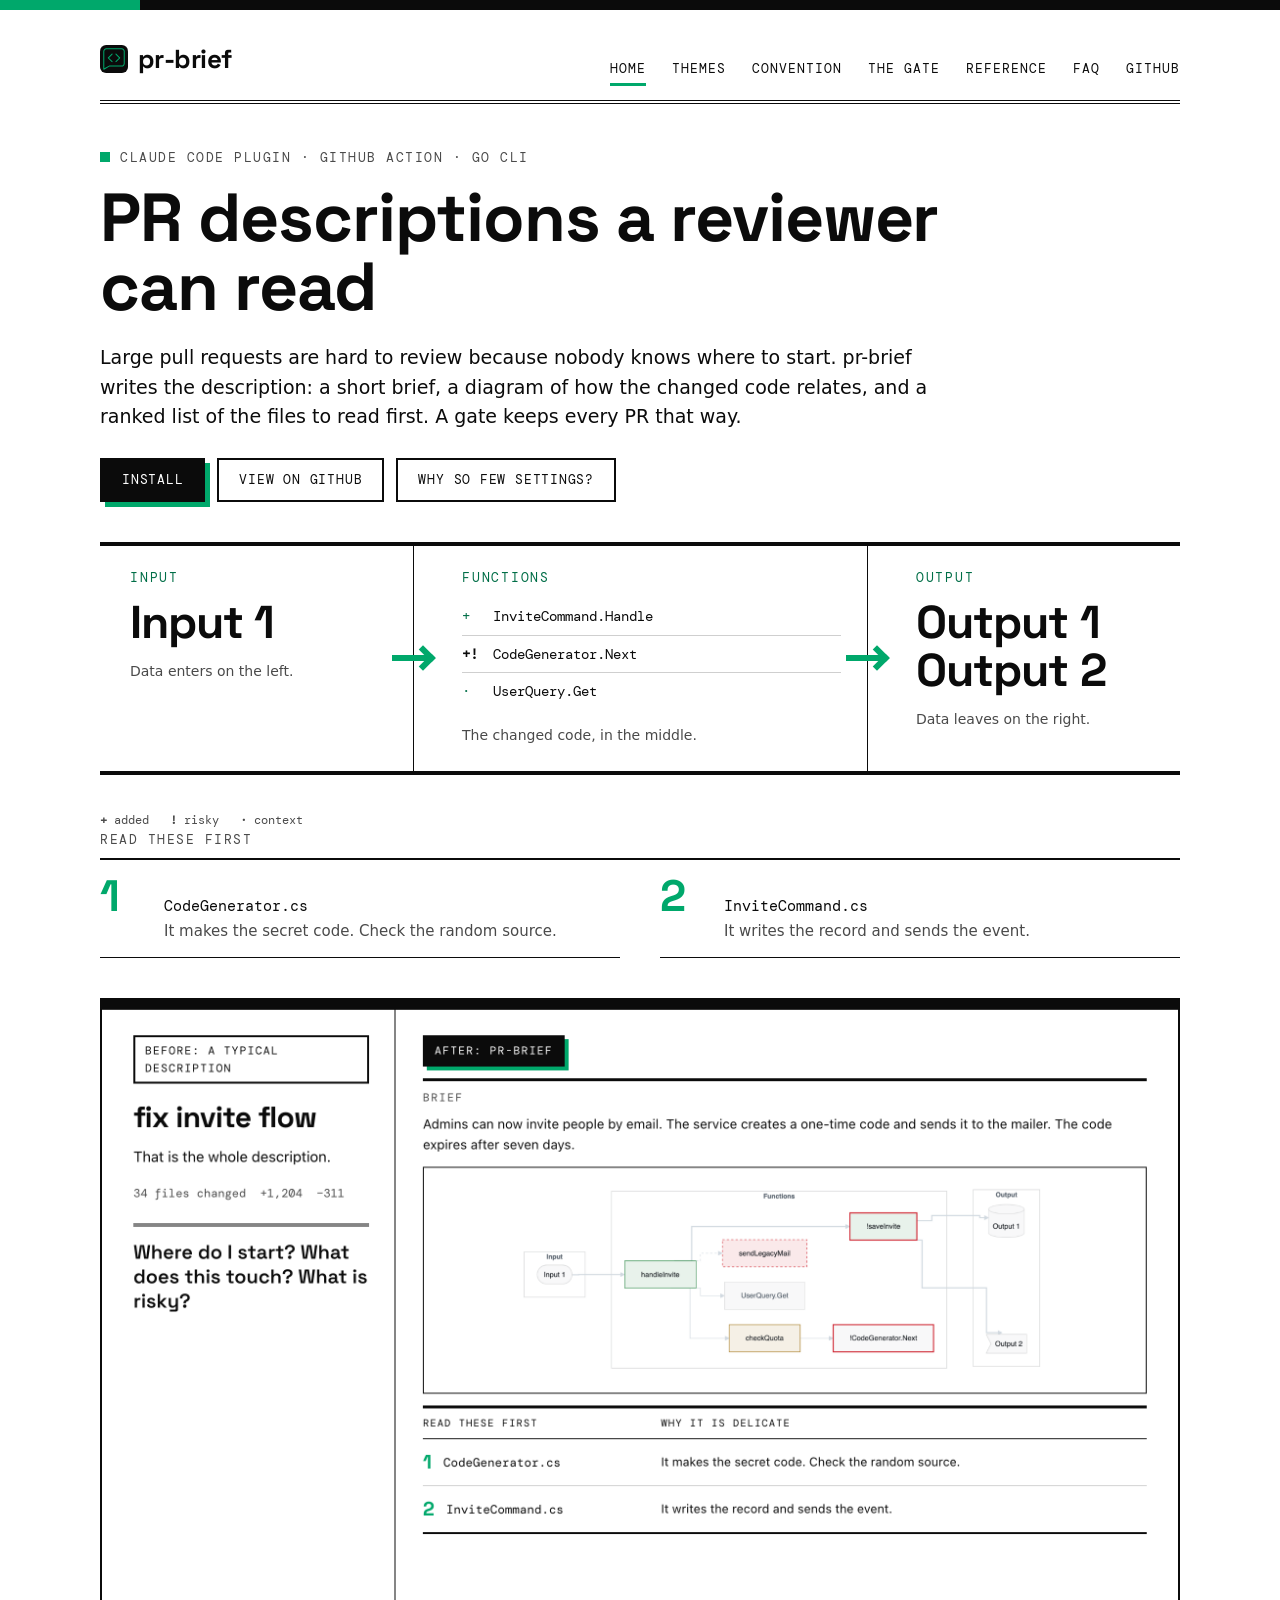
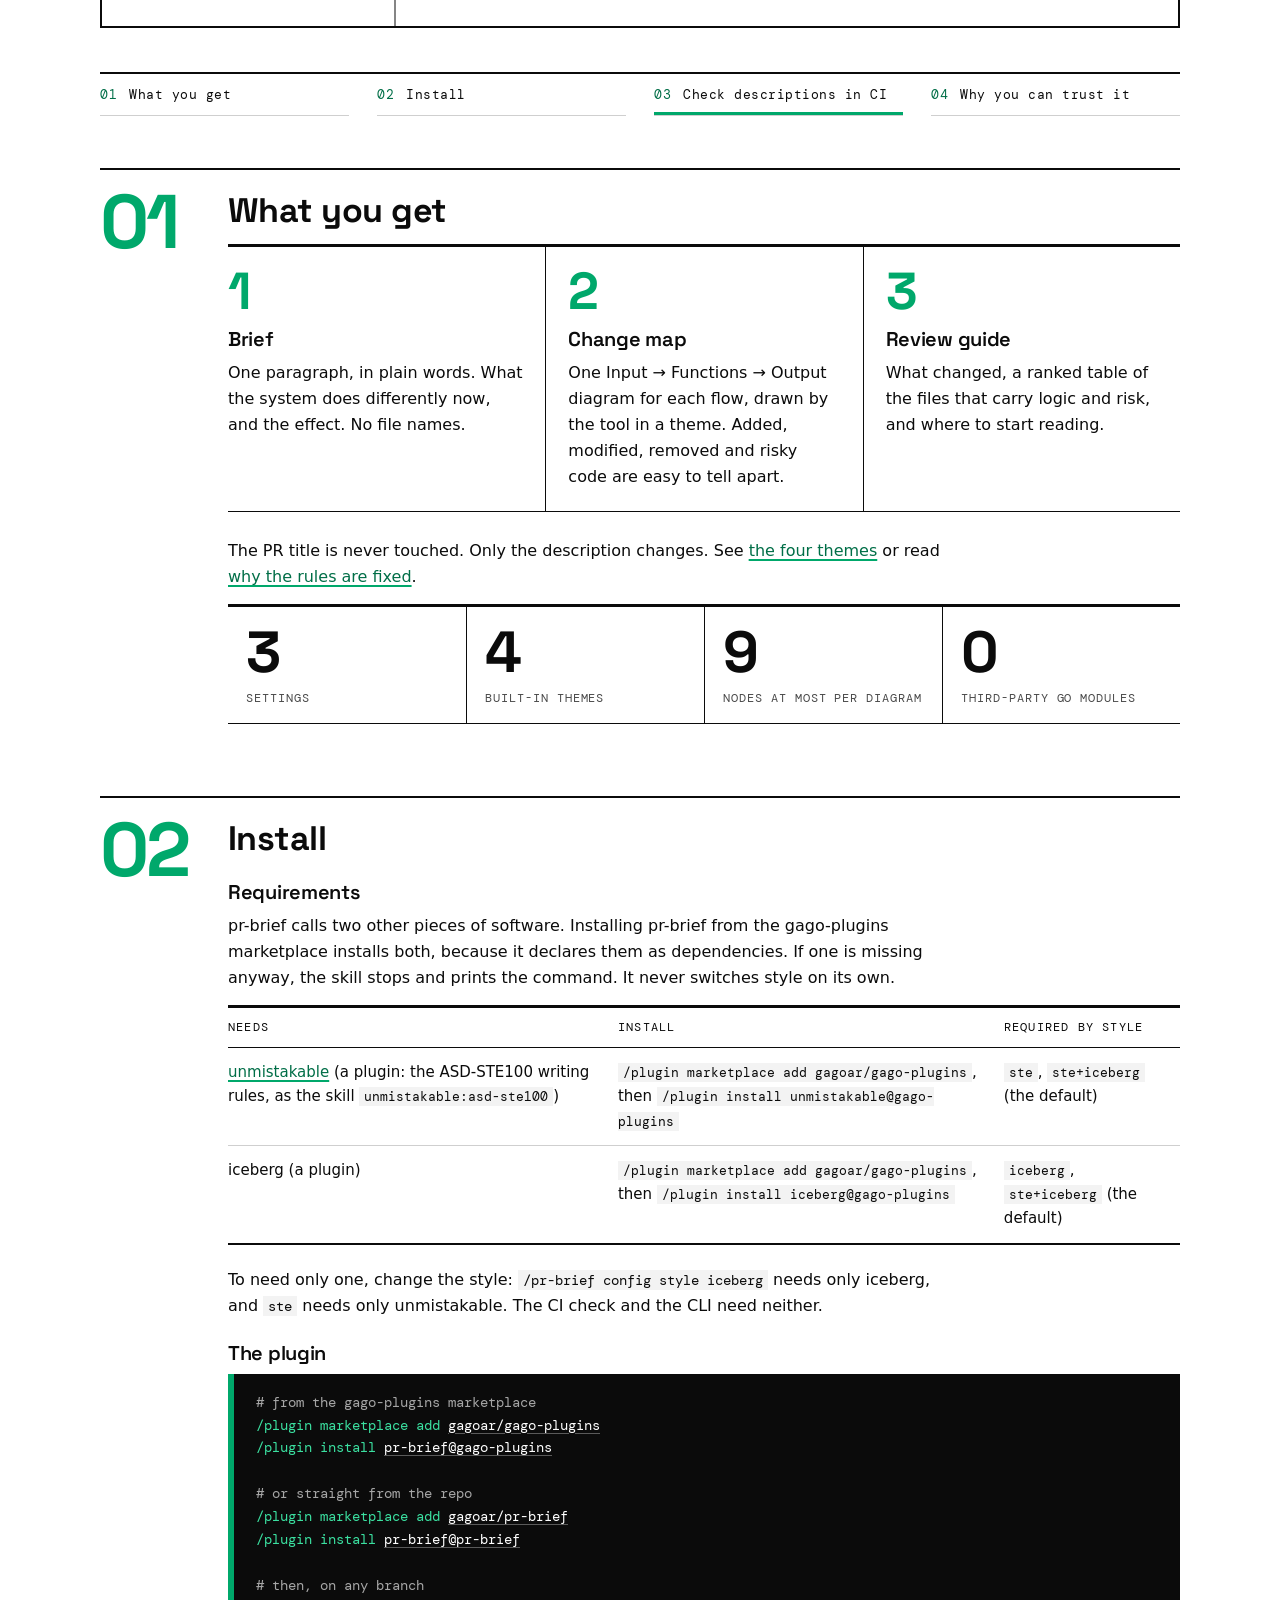
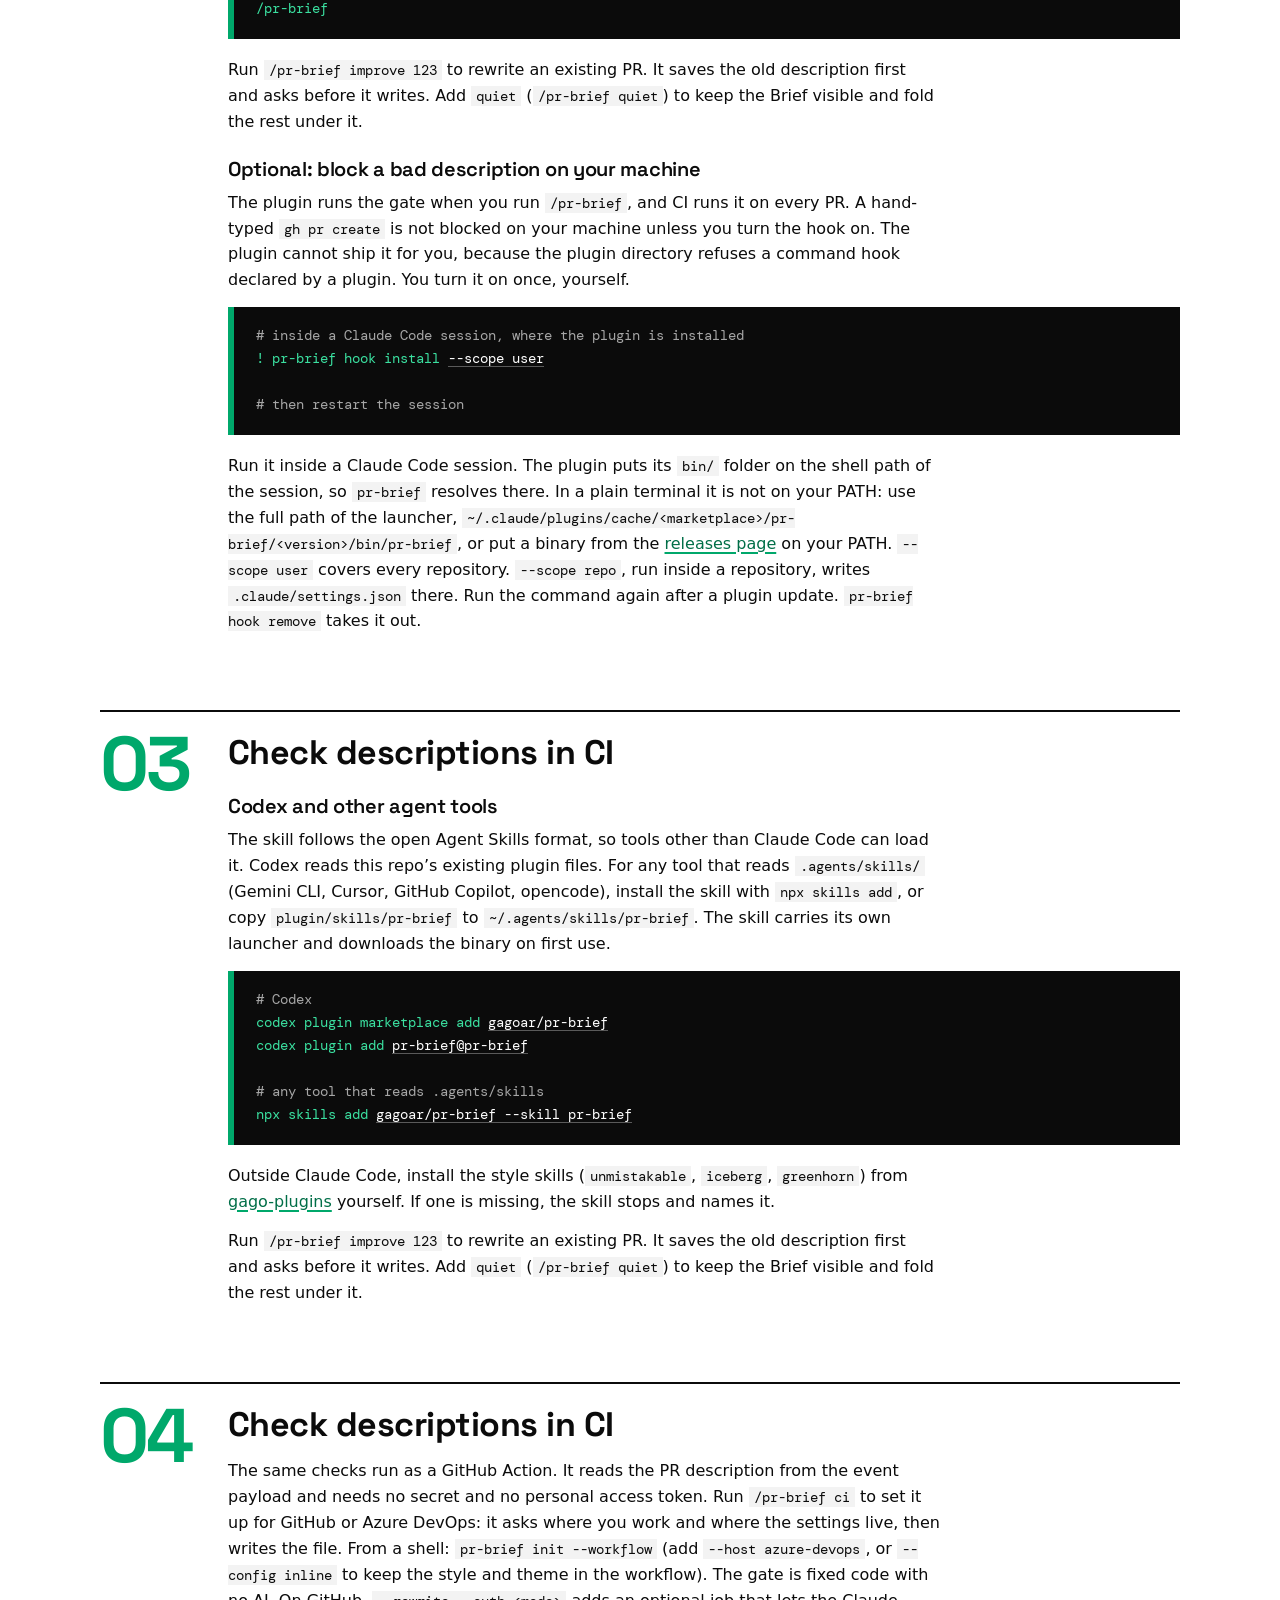
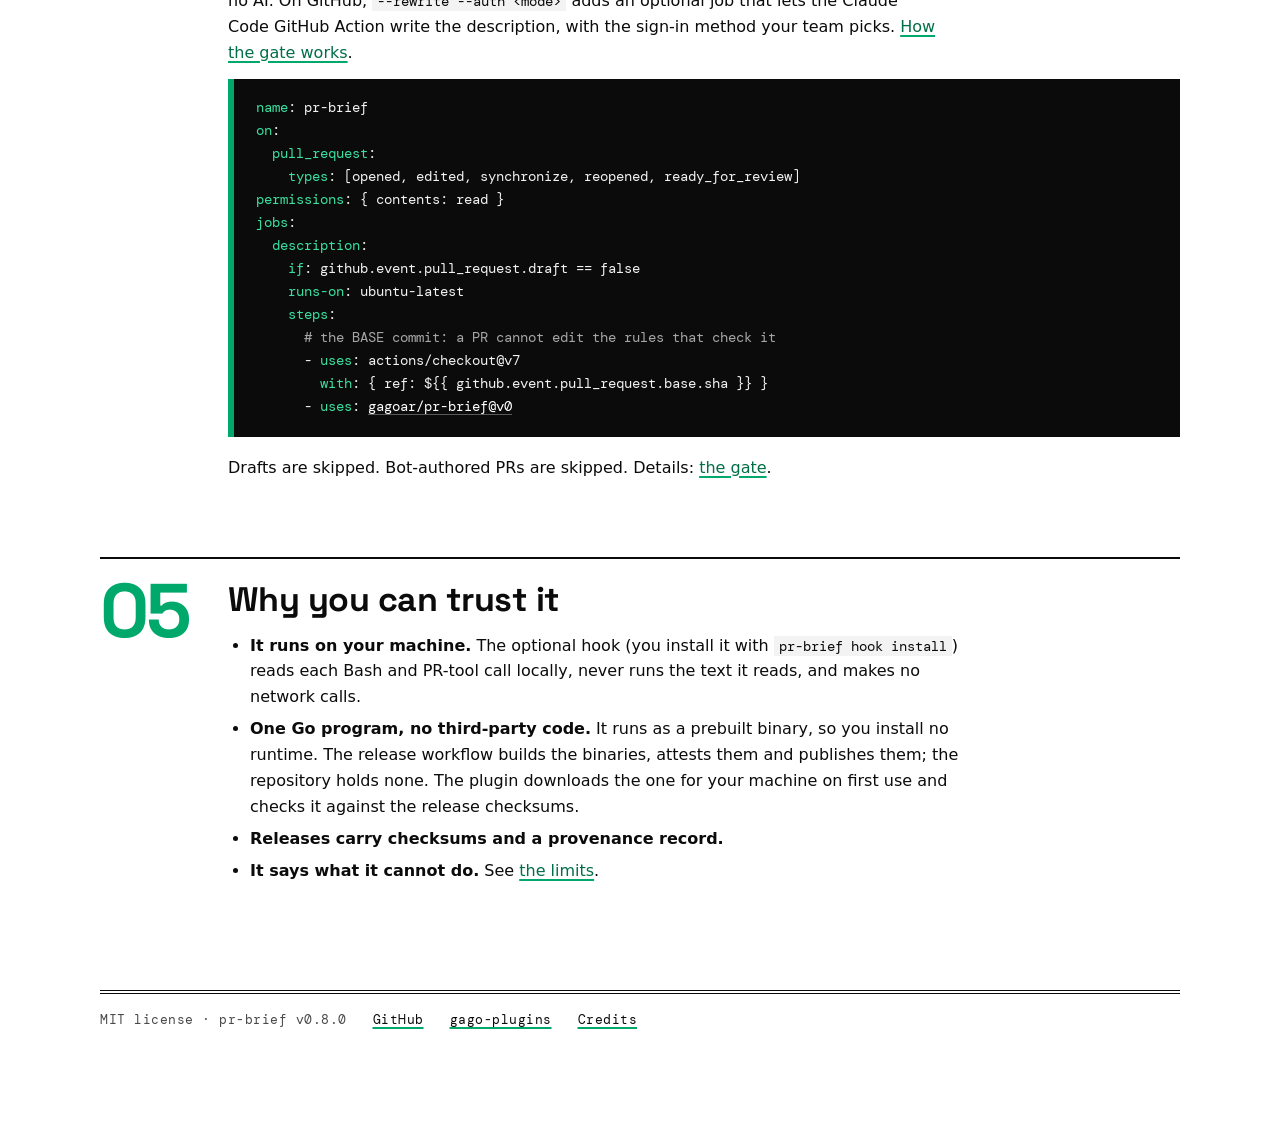
==== docs/index.html @ 9ffb52c6 "Drop the .agents/skills symlink, accept an unquoted version, test the real launcher A git symlink be" ====
<!doctype html>
<html lang="en">
<head>
<meta charset="utf-8">
<meta name="viewport" content="width=device-width, initial-scale=1">
<title>pr-brief: PR descriptions a reviewer can read</title>
<meta name="description" content="A Claude Code plugin, GitHub Action and Go CLI that gives every pull request a brief, themed Input to Functions to Output diagrams, and a ranked read-first list. A gate keeps it that way.">
<link rel="icon" type="image/svg+xml" href="assets/icon.svg">
<link rel="canonical" href="https://gagoar.github.io/pr-brief/">
<meta property="og:type" content="website">
<meta property="og:title" content="pr-brief: PR descriptions a reviewer can read">
<meta property="og:description" content="A Claude Code plugin, GitHub Action and Go CLI that gives every pull request a brief, themed Input to Functions to Output diagrams, and a ranked read-first list. A gate keeps it that way.">
<meta property="og:url" content="https://gagoar.github.io/pr-brief/">
<meta property="og:image" content="https://gagoar.github.io/pr-brief/assets/og.png">
<meta name="twitter:card" content="summary_large_image">
<meta name="twitter:image" content="https://gagoar.github.io/pr-brief/assets/og.png">
<link rel="stylesheet" href="assets/pb.css">
</head>
<body>
<div class="page">
<nav class="nav"><a class="brand" href="index.html"><img src="assets/icon.svg" alt="" width="26" height="26">pr-brief</a><a class="link here" href="index.html">Home</a><a class="link" href="themes.html">Themes</a><a class="link" href="convention.html">Convention</a><a class="link" href="gate.html">The gate</a><a class="link" href="reference.html">Reference</a><a class="link" href="faq.html">FAQ</a><a class="link" href="https://github.com/gagoar/pr-brief">GitHub</a></nav>
<header class="hero"><div class="eyebrow">Claude Code plugin &middot; GitHub Action &middot; Go CLI</div><h1>PR descriptions a reviewer can read</h1><p class="lead">Large pull requests are hard to review because nobody knows where to start. pr-brief writes the description: a short brief, a diagram of how the changed code relates, and a ranked list of the files to read first. A gate keeps every PR that way.</p><div class="actions"><a class="btn btn-primary" href="#install">Install</a><a class="btn btn-secondary" href="https://github.com/gagoar/pr-brief">View on GitHub</a><a class="btn btn-secondary" href="convention.html">Why so few settings?</a></div><ol class="pb-flow" aria-label="Input, Functions, Output: how every diagram reads"><li class="pb-stage"><span class="pb-tag">Input</span><span class="pb-big">Input 1</span><span class="pb-note">Data enters on the left.</span></li><li class="pb-stage"><span class="pb-tag">Functions</span><ul class="pb-nodes"><li><b>+</b>InviteCommand.Handle</li><li class="pb-risk"><b>+!</b>CodeGenerator.Next</li><li><b>&middot;</b>UserQuery.Get</li></ul><span class="pb-note">The changed code, in the middle.</span></li><li class="pb-stage"><span class="pb-tag">Output</span><span class="pb-big">Output 1<br>Output 2</span><span class="pb-note">Data leaves on the right.</span></li></ol>
<p class="pb-key"><b>+</b> added &nbsp; <b>!</b> risky &nbsp; <b>&middot;</b> context</p>
<p class="pb-label">Read these first</p>
<ol class="pb-read"><li><code>CodeGenerator.cs</code><span>It makes the secret code. Check the random source.</span></li><li><code>InviteCommand.cs</code><span>It writes the record and sends the event.</span></li></ol>
<img class="shot" src="assets/hero-light.png" alt="Before: a one-line PR description over 34 changed files. After: a brief, an Input to Functions to Output diagram, and a ranked read-these-first table."></header>
<div class="layout"><aside class="toc"><a href="#what">What you get</a><a href="#install">Install</a><a href="#ci">Check descriptions in CI</a><a href="#trust">Why you can trust it</a></aside><main><section class="sec" id="what"><h2>What you get</h2>
<div class="grid3">
 <div class="card"><h3><span class="num">1</span>Brief</h3><p>One paragraph, in plain words. What the system does differently now, and the effect. No file names.</p></div>
 <div class="card"><h3><span class="num">2</span>Change map</h3><p>One Input &rarr; Functions &rarr; Output diagram for each flow, drawn by the tool in a theme. Added, modified, removed and risky code are easy to tell apart.</p></div>
 <div class="card"><h3><span class="num">3</span>Review guide</h3><p>What changed, a ranked table of the files that carry logic and risk, and where to start reading.</p></div>
</div>
<p>The PR title is never touched. Only the description changes. See <a href="themes.html">the four themes</a> or read <a href="convention.html">why the rules are fixed</a>.</p>
<div class="summary-band">
 <div class="stat-card"><div class="stat-num">3</div><div class="stat-label">settings</div></div>
 <div class="stat-card"><div class="stat-num">4</div><div class="stat-label">built-in themes</div></div>
 <div class="stat-card"><div class="stat-num">9</div><div class="stat-label">nodes at most per diagram</div></div>
 <div class="stat-card"><div class="stat-num">0</div><div class="stat-label">third-party Go modules</div></div>
</div></section><section class="sec" id="install"><h2>Install</h2>
<h3>Requirements</h3>
<p>pr-brief calls two other pieces of software. Installing pr-brief from the gago-plugins marketplace installs both, because it declares them as dependencies. If one is missing anyway, the skill stops and prints the command. It never switches style on its own.</p>
<table class="impact"><tr><th>Needs</th><th>Install</th><th>Required by style</th></tr>
<tr><td><a href="https://github.com/gagoar/unmistakable">unmistakable</a> (a plugin: the ASD-STE100 writing rules, as the skill <code class="inline">unmistakable:asd-ste100</code>)</td><td><code class="inline">/plugin marketplace add gagoar/gago-plugins</code>, then <code class="inline">/plugin install unmistakable@gago-plugins</code></td><td><code class="inline">ste</code>, <code class="inline">ste+iceberg</code> (the default)</td></tr>
<tr><td>iceberg (a plugin)</td><td><code class="inline">/plugin marketplace add gagoar/gago-plugins</code>, then <code class="inline">/plugin install iceberg@gago-plugins</code></td><td><code class="inline">iceberg</code>, <code class="inline">ste+iceberg</code> (the default)</td></tr></table>
<p>To need only one, change the style: <code class="inline">/pr-brief config style iceberg</code> needs only iceberg, and <code class="inline">ste</code> needs only unmistakable. The CI check and the CLI need neither.</p>
<h3>The plugin</h3>
<div class="code-panel"><pre><span class="cm"># from the gago-plugins marketplace</span>
<span class="kw">/plugin marketplace add</span> <span class="str">gagoar/gago-plugins</span>
<span class="kw">/plugin install</span> <span class="str">pr-brief@gago-plugins</span>

<span class="cm"># or straight from the repo</span>
<span class="kw">/plugin marketplace add</span> <span class="str">gagoar/pr-brief</span>
<span class="kw">/plugin install</span> <span class="str">pr-brief@pr-brief</span>

<span class="cm"># then, on any branch</span>
<span class="kw">/pr-brief</span></pre></div>
<p>Run <code class="inline">/pr-brief improve 123</code> to rewrite an existing PR. It saves the old description first and asks before it writes. Add <code class="inline">quiet</code> (<code class="inline">/pr-brief quiet</code>) to keep the Brief visible and fold the rest under it.</p>
<h3>Optional: block a bad description on your machine</h3>
<p>The plugin runs the gate when you run <code class="inline">/pr-brief</code>, and CI runs it on every PR. A hand-typed <code class="inline">gh pr create</code> is not blocked on your machine unless you turn the hook on. The plugin cannot ship it for you, because the plugin directory refuses a command hook declared by a plugin. You turn it on once, yourself.</p>
<div class="code-panel"><pre><span class="cm"># inside a Claude Code session, where the plugin is installed</span>
<span class="kw">! pr-brief hook install</span> <span class="str">--scope user</span>

<span class="cm"># then restart the session</span></pre></div>
<p>Run it inside a Claude Code session. The plugin puts its <code class="inline">bin/</code> folder on the shell path of the session, so <code class="inline">pr-brief</code> resolves there. In a plain terminal it is not on your PATH: use the full path of the launcher, <code class="inline">~/.claude/plugins/cache/&lt;marketplace&gt;/pr-brief/&lt;version&gt;/bin/pr-brief</code>, or put a binary from the <a href="https://github.com/gagoar/pr-brief/releases">releases page</a> on your PATH. <code class="inline">--scope user</code> covers every repository. <code class="inline">--scope repo</code>, run inside a repository, writes <code class="inline">.claude/settings.json</code> there. Run the command again after a plugin update. <code class="inline">pr-brief hook remove</code> takes it out.</p>
</section><section class="sec" id="ci"><h2>Check descriptions in CI</h2>
<h3>Codex and other agent tools</h3>
<p>The skill follows the open Agent Skills format, so tools other than Claude Code can load it. Codex reads this repo&rsquo;s existing plugin files. For any tool that reads <code class="inline">.agents/skills/</code> (Gemini CLI, Cursor, GitHub Copilot, opencode), install the skill with <code class="inline">npx skills add</code>, or copy <code class="inline">plugin/skills/pr-brief</code> to <code class="inline">~/.agents/skills/pr-brief</code>. The skill carries its own launcher and downloads the binary on first use.</p>
<div class="code-panel"><pre><span class="cm"># Codex</span>
<span class="kw">codex plugin marketplace add</span> <span class="str">gagoar/pr-brief</span>
<span class="kw">codex plugin add</span> <span class="str">pr-brief@pr-brief</span>

<span class="cm"># any tool that reads .agents/skills</span>
<span class="kw">npx skills add</span> <span class="str">gagoar/pr-brief --skill pr-brief</span></pre></div>
<p>Outside Claude Code, install the style skills (<code class="inline">unmistakable</code>, <code class="inline">iceberg</code>, <code class="inline">greenhorn</code>) from <a href="https://github.com/gagoar/gago-plugins">gago-plugins</a> yourself. If one is missing, the skill stops and names it.</p>
<p>Run <code class="inline">/pr-brief improve 123</code> to rewrite an existing PR. It saves the old description first and asks before it writes. Add <code class="inline">quiet</code> (<code class="inline">/pr-brief quiet</code>) to keep the Brief visible and fold the rest under it.</p></section><section class="sec" id="ci"><h2>Check descriptions in CI</h2>
<p>The same checks run as a GitHub Action. It reads the PR description from the event payload and needs no secret and no personal access token. Run <code class="inline">/pr-brief ci</code> to set it up for GitHub or Azure DevOps: it asks where you work and where the settings live, then writes the file. From a shell: <code class="inline">pr-brief init --workflow</code> (add <code class="inline">--host azure-devops</code>, or <code class="inline">--config inline</code> to keep the style and theme in the workflow). The gate is fixed code with no AI. On GitHub, <code class="inline">--rewrite --auth &lt;mode&gt;</code> adds an optional job that lets the Claude Code GitHub Action write the description, with the sign-in method your team picks. <a href="gate.html">How the gate works</a>.</p>
<div class="code-panel"><pre><span class="kw">name</span>: pr-brief
<span class="kw">on</span>:
  <span class="kw">pull_request</span>:
    <span class="kw">types</span>: [opened, edited, synchronize, reopened, ready_for_review]
<span class="kw">permissions</span>: { contents: read }
<span class="kw">jobs</span>:
  <span class="kw">description</span>:
    <span class="kw">if</span>: github.event.pull_request.draft == false
    <span class="kw">runs-on</span>: ubuntu-latest
    <span class="kw">steps</span>:
      <span class="cm"># the BASE commit: a PR cannot edit the rules that check it</span>
      - <span class="kw">uses</span>: actions/checkout@v7
        <span class="kw">with</span>: { ref: ${{ github.event.pull_request.base.sha }} }
      - <span class="kw">uses</span>: <span class="str">gagoar/pr-brief@v0</span></pre></div>
<p>Drafts are skipped. Bot-authored PRs are skipped. Details: <a href="gate.html">the gate</a>.</p></section><section class="sec" id="trust"><h2>Why you can trust it</h2>
<ul>
 <li><strong>It runs on your machine.</strong> The optional hook (you install it with <code class="inline">pr-brief hook install</code>) reads each Bash and PR-tool call locally, never runs the text it reads, and makes no network calls.</li>
 <li><strong>One Go program, no third-party code.</strong> It runs as a prebuilt binary, so you install no runtime. The release workflow builds the binaries, attests them and publishes them; the repository holds none. The plugin downloads the one for your machine on first use and checks it against the release checksums.</li>
 <li><strong>Releases carry checksums and a provenance record.</strong></li>
 <li><strong>It says what it cannot do.</strong> See <a href="faq.html">the limits</a>.</li>
</ul></section></main></div>
<footer class="foot"><span>MIT license &middot; pr-brief v0.8.0</span><a href="https://github.com/gagoar/pr-brief">GitHub</a><a href="https://gagoar.github.io/gago-plugins/">gago-plugins</a><a href="https://github.com/gagoar/pr-brief/blob/main/THIRD_PARTY_NOTICES.md">Credits</a></footer>
</div>
<script>
// Highlight the table-of-contents entry of the section in view.
(function () {
  var links = document.querySelectorAll('.toc a');
  if (!links.length || !('IntersectionObserver' in window)) return;
  var byId = {};
  links.forEach(function (a) { byId[a.getAttribute('href').slice(1)] = a; });
  var obs = new IntersectionObserver(function (entries) {
    entries.forEach(function (e) {
      if (e.isIntersecting) { links.forEach(function (a) { a.classList.remove('active'); }); byId[e.target.id].classList.add('active'); }
    });
  }, { rootMargin: '-20% 0px -70% 0px' });
  document.querySelectorAll('main section.sec').forEach(function (s) { obs.observe(s); });
})();
</script>
</body>
</html>
---- docs/assets/pb.css ----
/* pr-brief site: "a one-page briefing sheet".
   White page, near-black ink, one signal green. Space Grotesk for headings and numerals,
   DM Mono for code and labels (both SIL OFL 1.1, self-hosted in assets/fonts, credited in
   THIRD_PARTY_NOTICES.md). Everything new carries the pb- prefix; the older class names that the
   pages already use (nav, hero, sec, impact, ...) are kept so page text and markup stay stable. */

@font-face { font-family: "Space Grotesk"; font-weight: 600; font-style: normal; font-display: swap; src: url("fonts/space-grotesk-latin-600-normal.woff2") format("woff2"); }
@font-face { font-family: "Space Grotesk"; font-weight: 700; font-style: normal; font-display: swap; src: url("fonts/space-grotesk-latin-700-normal.woff2") format("woff2"); }
@font-face { font-family: "DM Mono"; font-weight: 400; font-style: normal; font-display: swap; src: url("fonts/dm-mono-latin-400-normal.woff2") format("woff2"); }

:root {
  --pb-paper: #ffffff;
  --pb-ink: #0b0b0b;
  --pb-mute: #4a4a4a;          /* 8.9:1 on paper */
  --pb-hair: #cfcfcf;
  --pb-wash: #f3f3f3;
  --pb-sig: #00a86b;           /* rules, numerals, arrows: 3.1:1, large or graphic use only */
  --pb-sig-ink: #006e47;       /* the same green as text and links: 6.2:1 */
  --pb-sig-lit: #3be0a0;       /* the green on ink */
  --pb-tint: #eef8f3;
  --pb-alert: #ff8a80;         /* on ink only, for a failing check */

  --pb-head: "Space Grotesk", ui-sans-serif, system-ui, -apple-system, "Segoe UI", sans-serif;
  --pb-body: ui-sans-serif, system-ui, -apple-system, "Segoe UI", Roboto, sans-serif;
  --pb-mono: "DM Mono", ui-monospace, "SF Mono", Menlo, Consolas, monospace;
  --pb-rail: 128px;
}

*, *::before, *::after { box-sizing: border-box; margin: 0; padding: 0; }
html { scroll-behavior: smooth; -webkit-text-size-adjust: 100%; }
body {
  font-family: var(--pb-body);
  background: var(--pb-paper);
  color: var(--pb-ink);
  font-size: 16px;
  line-height: 1.62;
  padding: 0 24px 96px;
  -webkit-font-smoothing: antialiased;
}
/* the tab on top of the sheet: ink, with one green stretch */
body::before {
  content: "";
  display: block;
  height: 10px;
  margin: 0 -24px 28px;
  background: linear-gradient(90deg, var(--pb-sig) 0 140px, var(--pb-ink) 140px);
}
.page { max-width: 1080px; margin: 0 auto; }

/* ---------- type ---------- */
h1, h2, h3 { font-family: var(--pb-head); color: var(--pb-ink); letter-spacing: -0.015em; }
h1 { font-weight: 700; font-size: clamp(38px, 6.2vw, 68px); line-height: 1.02; margin-bottom: 22px; max-width: 14em; }
h2 { font-weight: 700; font-size: clamp(26px, 3.4vw, 34px); line-height: 1.12; margin-bottom: 14px; }
h3 { font-weight: 600; font-size: 20px; line-height: 1.25; margin: 22px 0 8px; }
p { margin-bottom: 14px; max-width: 70ch; }
ul, ol { margin: 0 0 16px 22px; max-width: 70ch; }
li { margin-bottom: 6px; }
strong { font-weight: 700; }
a { color: var(--pb-sig-ink); text-decoration: underline; text-decoration-thickness: 2px; text-underline-offset: 3px; text-decoration-color: var(--pb-sig); }
a:hover { color: var(--pb-ink); text-decoration-color: var(--pb-ink); }
a:focus-visible, summary:focus-visible, .btn:focus-visible {
  outline: 3px solid var(--pb-ink);
  outline-offset: 3px;
  border-radius: 1px;
}
.eyebrow, .pb-label {
  font-family: var(--pb-mono);
  font-size: 12.5px;
  letter-spacing: 0.12em;
  text-transform: uppercase;
  color: var(--pb-mute);
  margin-bottom: 14px;
}
.eyebrow::before { content: ""; display: inline-block; width: 10px; height: 10px; background: var(--pb-sig); margin-right: 10px; }
code.inline {
  font-family: var(--pb-mono);
  font-size: 0.86em;
  background: var(--pb-wash);
  padding: 1px 5px;
  overflow-wrap: anywhere;
}

/* ---------- masthead ---------- */
.nav {
  display: flex; flex-wrap: wrap; align-items: baseline; gap: 8px 26px;
  padding: 0 0 14px;
  border-bottom: 4px double var(--pb-ink);
  margin-bottom: 44px;
}
.nav .brand {
  font-family: var(--pb-head); font-weight: 700; font-size: 26px; letter-spacing: -0.02em;
  color: var(--pb-ink); text-decoration: none; margin-right: auto;
  display: inline-flex; align-items: center; gap: 10px;
}
.nav .brand img { width: 28px; height: 28px; display: block; }
.nav a.link {
  font-family: var(--pb-mono); font-size: 12.5px; letter-spacing: 0.08em; text-transform: uppercase;
  color: var(--pb-ink); text-decoration: none; padding: 4px 0; border-bottom: 3px solid transparent;
}
.nav a.link:hover { border-bottom-color: var(--pb-ink); }
.nav a.link.here { border-bottom-color: var(--pb-sig); }

/* ---------- hero ---------- */
.hero { margin-bottom: 44px; }
.hero .lead { font-size: 19px; line-height: 1.55; max-width: 44em; margin-bottom: 26px; }
.hero .actions { display: flex; flex-wrap: wrap; gap: 12px; margin-bottom: 40px; }
.btn {
  display: inline-flex; align-items: center; justify-content: center; min-height: 44px; padding: 0 20px;
  font-family: var(--pb-mono); font-size: 13px; letter-spacing: 0.06em; text-transform: uppercase;
  border: 2px solid var(--pb-ink); text-decoration: none; cursor: pointer; transition: background .12s, color .12s;
}
.btn-primary { background: var(--pb-ink); color: #fff; box-shadow: 5px 5px 0 var(--pb-sig); }
.btn-primary:hover { background: var(--pb-sig-ink); border-color: var(--pb-sig-ink); color: #fff; }
.btn-secondary { background: #fff; color: var(--pb-ink); }
.btn-secondary:hover { background: var(--pb-ink); color: #fff; }
.shot { display: block; width: 100%; height: auto; border: 2px solid var(--pb-ink); background: #fff; }

/* ---------- the three-stage strip ---------- */
.pb-flow {
  list-style: none; margin: 0 0 36px; max-width: none;
  display: grid; grid-template-columns: 1fr 1.45fr 1fr;
  border-top: 4px solid var(--pb-ink); border-bottom: 4px solid var(--pb-ink);
}
.pb-stage { position: relative; margin: 0; padding: 22px 26px 24px 30px; min-width: 0; }
.pb-stage + .pb-stage { border-left: 1px solid var(--pb-ink); padding-left: 48px; }
.pb-tag { display: block; font-family: var(--pb-mono); font-size: 12.5px; letter-spacing: 0.14em; text-transform: uppercase; color: var(--pb-sig-ink); margin-bottom: 10px; }
.pb-big { display: block; font-family: var(--pb-head); font-weight: 700; font-size: clamp(30px, 4.2vw, 46px); line-height: 1.05; letter-spacing: -0.02em; }
.pb-note { display: block; margin-top: 14px; font-size: 14px; color: var(--pb-mute); }
.pb-nodes { list-style: none; margin: 0; max-width: none; }
.pb-nodes li { margin: 0; padding: 7px 0; border-bottom: 1px solid var(--pb-hair); font-family: var(--pb-mono); font-size: 14px; overflow-wrap: anywhere; }
.pb-nodes li:last-child { border-bottom: 0; }
.pb-nodes b { display: inline-block; min-width: 2.2em; font-weight: 400; color: var(--pb-sig-ink); }
.pb-nodes .pb-risk b { color: var(--pb-ink); font-weight: 700; }
.pb-key { margin: 12px 0 0; font-family: var(--pb-mono); font-size: 12px; color: var(--pb-mute); }
/* the arrow between two stages: a bar and a chevron, both in the signal green */
.pb-stage + .pb-stage::before {
  content: ""; position: absolute; left: -22px; top: 50%; width: 40px; height: 6px; margin-top: -3px; background: var(--pb-sig);
}
.pb-stage + .pb-stage::after {
  content: ""; position: absolute; left: 4px; top: 50%; width: 18px; height: 18px; margin: -9px 0 0 -4px;
  border-top: 6px solid var(--pb-sig); border-right: 6px solid var(--pb-sig); transform: rotate(45deg);
}
.pb-read { list-style: none; margin: 0 0 40px; max-width: none; counter-reset: pb-read; display: grid; grid-template-columns: repeat(2, minmax(0, 1fr)); gap: 0 40px; border-top: 2px solid var(--pb-ink); }
.pb-read li { counter-increment: pb-read; display: grid; grid-template-columns: 64px 1fr; align-items: baseline; margin: 0; padding: 14px 0 14px; border-bottom: 1px solid var(--pb-ink); }
.pb-read li::before { content: counter(pb-read); font-family: var(--pb-head); font-weight: 700; font-size: 44px; line-height: 1; color: var(--pb-sig); grid-row: 1 / span 2; }
.pb-read code { font-family: var(--pb-mono); font-size: 15px; font-weight: 400; }
.pb-read span { grid-column: 2; font-size: 15px; color: var(--pb-mute); }
.pb-label { margin-bottom: 8px; }

/* ---------- contents and numbered sections ---------- */
.layout { display: block; }
.toc {
  counter-reset: pb-toc;
  display: grid; grid-template-columns: repeat(auto-fit, minmax(210px, 1fr)); column-gap: 28px;
  border-top: 2px solid var(--pb-ink); margin-bottom: 52px;
}
.toc a {
  counter-increment: pb-toc; display: flex; gap: 12px; align-items: baseline;
  padding: 10px 0; border-bottom: 1px solid var(--pb-hair);
  font-family: var(--pb-mono); font-size: 13px; letter-spacing: 0.04em; color: var(--pb-ink); text-decoration: none;
}
.toc a::before { content: counter(pb-toc, decimal-leading-zero); color: var(--pb-sig-ink); }
.toc a:hover { background: var(--pb-wash); }
.toc a.active { box-shadow: inset 0 -3px 0 var(--pb-sig); }
main { counter-reset: pb-sec; display: block; }
section.sec {
  counter-increment: pb-sec; position: relative;
  padding: 22px 0 18px var(--pb-rail); margin-bottom: 44px;
  border-top: 2px solid var(--pb-ink); scroll-margin-top: 16px;
}
section.sec::before {
  content: counter(pb-sec, decimal-leading-zero);
  content: counter(pb-sec, decimal-leading-zero) / "";
  position: absolute; left: 0; top: 14px;
  font-family: var(--pb-head); font-weight: 700; font-size: 76px; line-height: 1; letter-spacing: -0.04em; color: var(--pb-sig);
}

/* ---------- ruled tables ---------- */
table.impact { display: block; max-width: 100%; overflow-x: auto; margin: 8px 0 22px; border-top: 3px solid var(--pb-ink); }
table.impact > tbody { display: table; width: 100%; min-width: 640px; border-collapse: collapse; }
table.impact th {
  text-align: left; font-family: var(--pb-mono); font-weight: 400; font-size: 12px; letter-spacing: 0.1em; text-transform: uppercase;
  color: var(--pb-ink); padding: 10px 16px 10px 0; border-bottom: 1px solid var(--pb-ink);
}
table.impact td { padding: 12px 16px 12px 0; font-size: 15px; vertical-align: top; border-bottom: 1px solid var(--pb-hair); }
table.impact tr:last-child td { border-bottom: 2px solid var(--pb-ink); }

/* ---------- code slips ---------- */
.code-panel { background: var(--pb-ink); padding: 18px 22px; overflow-x: auto; margin: 0 0 18px; border-left: 6px solid var(--pb-sig); }
.code-panel pre { font-family: var(--pb-mono); font-size: 13.5px; line-height: 1.7; color: #f2f2f2; white-space: pre; margin: 0; }
.kw { color: var(--pb-sig-lit); }
.str { color: #ffffff; text-decoration: underline; text-decoration-color: #5a5a5a; text-underline-offset: 3px; }
.cm { color: #a6a6a6; }
#fix .kw { color: var(--pb-alert); }

/* ---------- cards, numbered items, stats ---------- */
.grid3 { display: grid; grid-template-columns: repeat(3, minmax(0, 1fr)); gap: 0; margin: 10px 0 26px; border-top: 3px solid var(--pb-ink); border-bottom: 1px solid var(--pb-ink); }
.card { padding: 18px 24px 8px; }
.grid3 .card { padding: 18px 22px 8px 0; }
.grid3 .card + .card { border-left: 1px solid var(--pb-ink); padding-left: 22px; }
.card h3 { margin-top: 0; }
.num { display: block; font-family: var(--pb-head); font-weight: 700; font-size: 52px; line-height: 1; letter-spacing: -0.04em; color: var(--pb-sig); margin-bottom: 10px; }
.summary-band { display: grid; grid-template-columns: repeat(4, 1fr); margin: 8px 0 10px; border-top: 3px solid var(--pb-ink); border-bottom: 1px solid var(--pb-ink); }
.stat-card { padding: 16px 18px 14px; }
.stat-card + .stat-card { border-left: 1px solid var(--pb-ink); }
.stat-num { font-family: var(--pb-head); font-weight: 700; font-size: 58px; line-height: 1; letter-spacing: -0.04em; margin-bottom: 8px; }
.stat-label { font-family: var(--pb-mono); font-size: 12px; letter-spacing: 0.08em; text-transform: uppercase; color: var(--pb-mute); }

.reco { border-left: 8px solid var(--pb-sig); border-top: 1px solid var(--pb-ink); border-bottom: 1px solid var(--pb-ink); background: var(--pb-tint); padding: 18px 24px 8px; margin: 10px 0 20px; max-width: 760px; }
.reco p, .reco ul, .reco ol { max-width: none; }

details.deep-dive { border-top: 1px solid var(--pb-ink); padding: 14px 0; margin: 0; }
details.deep-dive:last-of-type { border-bottom: 1px solid var(--pb-ink); }
details.deep-dive summary { cursor: pointer; list-style: none; font-family: var(--pb-head); font-weight: 600; font-size: 19px; display: flex; gap: 14px; align-items: baseline; }
details.deep-dive summary::-webkit-details-marker { display: none; }
details.deep-dive summary::before { content: "+"; font-family: var(--pb-mono); font-weight: 400; font-size: 22px; color: var(--pb-sig-ink); width: 1ch; flex: none; }
details.deep-dive[open] summary::before { content: "\2212"; }
details.deep-dive p { margin-top: 12px; padding-left: calc(1ch + 14px); }

.gallery { display: grid; grid-template-columns: repeat(2, minmax(0, 1fr)); gap: 28px; margin: 10px 0 24px; }
.gallery .item { border-top: 3px solid var(--pb-ink); padding-top: 12px; display: flex; flex-direction: column; gap: 10px; min-width: 0; }
.gallery .item h3 { margin: 0; }
.gallery img { display: block; width: 100%; height: auto; border: 1px solid var(--pb-ink); }

/* ---------- footer ---------- */
.foot {
  margin-top: 72px; padding-top: 16px; border-top: 4px double var(--pb-ink);
  font-family: var(--pb-mono); font-size: 12.5px; letter-spacing: 0.04em; color: var(--pb-mute);
  display: flex; flex-wrap: wrap; gap: 8px 26px;
}
.foot a { color: var(--pb-ink); text-decoration-color: var(--pb-sig); }

/* ---------- narrow screens ---------- */
@media (max-width: 860px) {
  .grid3 { grid-template-columns: 1fr; }
  .grid3 .card, .grid3 .card + .card { padding: 18px 0 8px; border-left: 0; border-top: 1px solid var(--pb-ink); }
  .grid3 .card:first-child { border-top: 0; }
  .gallery { grid-template-columns: 1fr; }
  .pb-read { grid-template-columns: 1fr; }
}
@media (max-width: 720px) {
  .summary-band { grid-template-columns: repeat(2, 1fr); }
  .stat-card:nth-child(3) { border-left: 0; }
  .stat-card:nth-child(n+3) { border-top: 1px solid var(--pb-ink); }
  .pb-flow { grid-template-columns: 1fr; }
  .pb-stage, .pb-stage + .pb-stage { padding: 22px 0 24px; border-left: 0; }
  .pb-stage + .pb-stage { border-top: 1px solid var(--pb-ink); padding-top: 44px; }
  .pb-stage + .pb-stage::before { left: 0; top: -22px; width: 6px; height: 40px; margin: 0 0 0 0; }
  .pb-stage + .pb-stage::after { left: 0; top: 4px; margin: -12px 0 0 -6px; transform: rotate(135deg); }
}
@media (max-width: 640px) {
  body { padding: 0 18px 72px; }
  body::before { margin: 0 -18px 22px; }
  section.sec { padding: 18px 0 8px; }
  section.sec::before { position: static; display: block; font-size: 52px; margin-bottom: 8px; }
  .nav .brand { width: 100%; margin-right: 0; }
  .hero .lead { font-size: 17px; }
}
@media (prefers-reduced-motion: reduce) {
  html { scroll-behavior: auto; }
  *, *::before, *::after { transition: none !important; animation: none !important; }
}
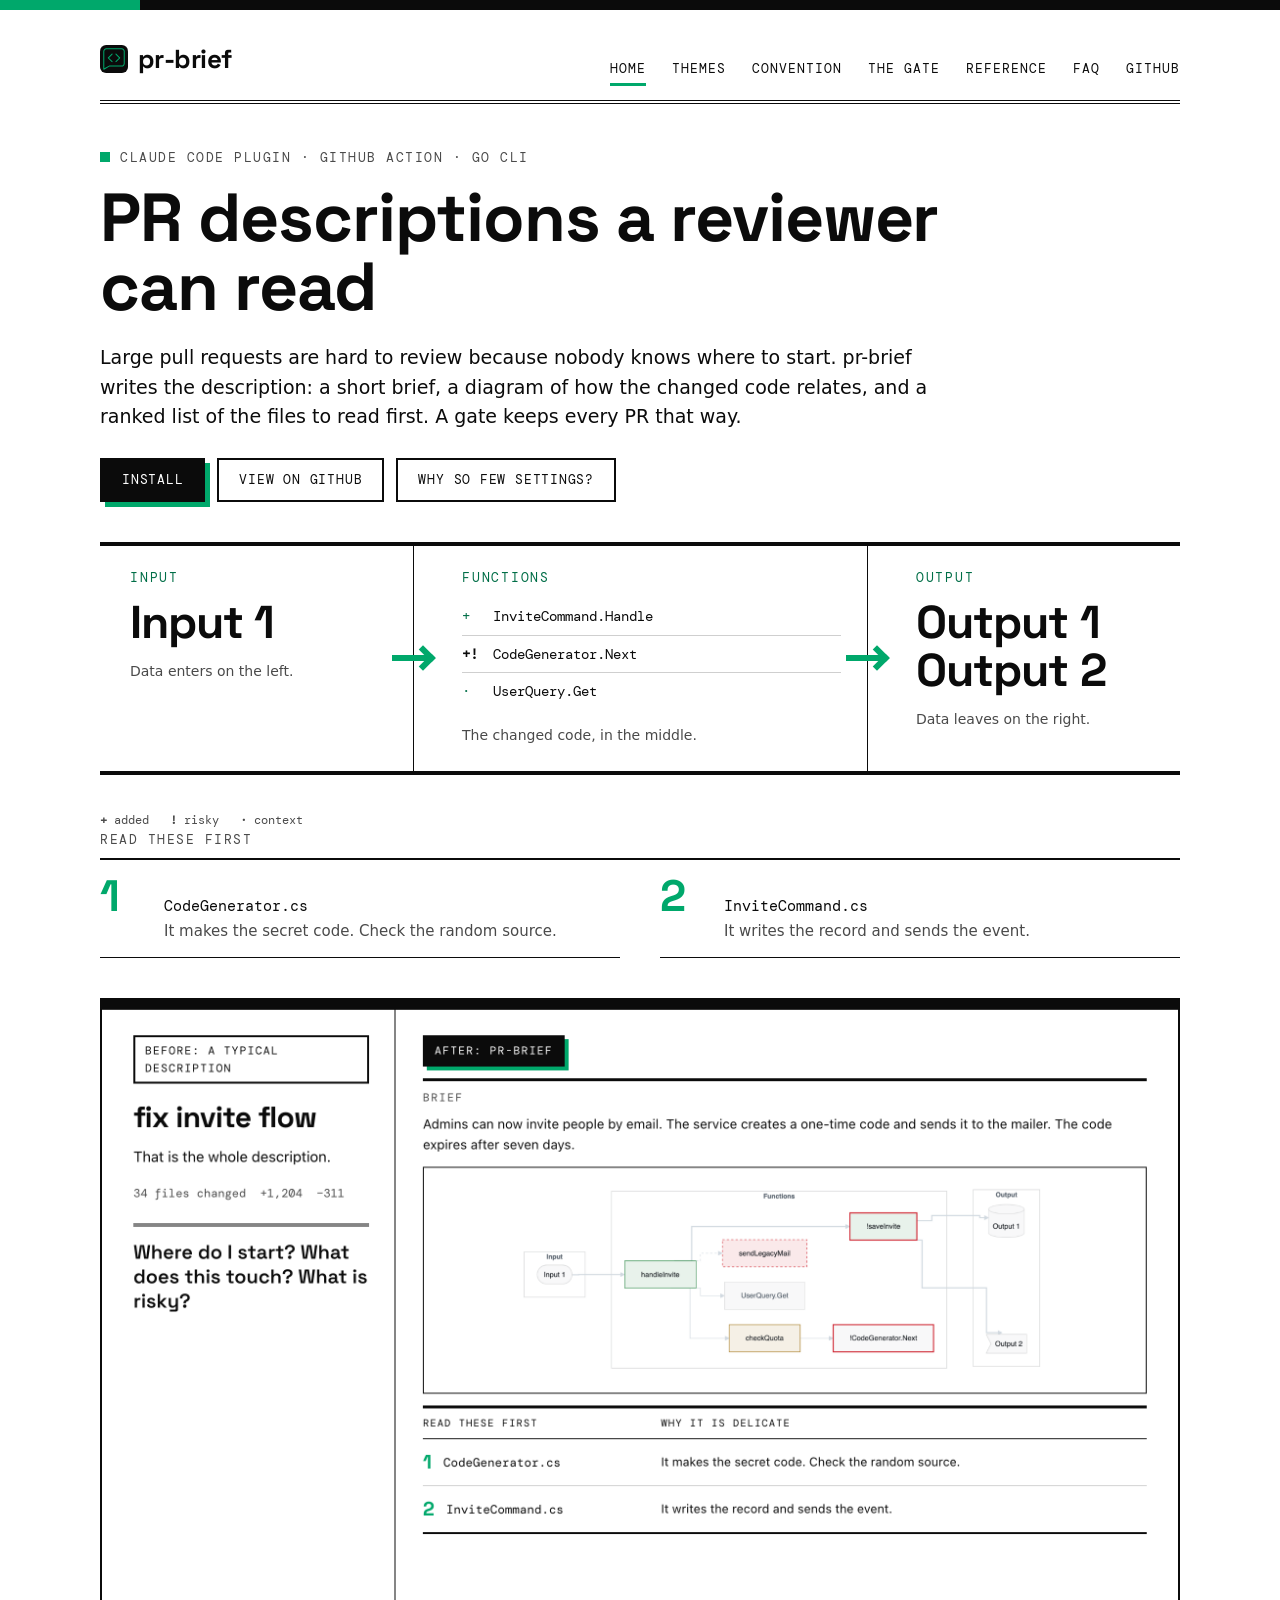
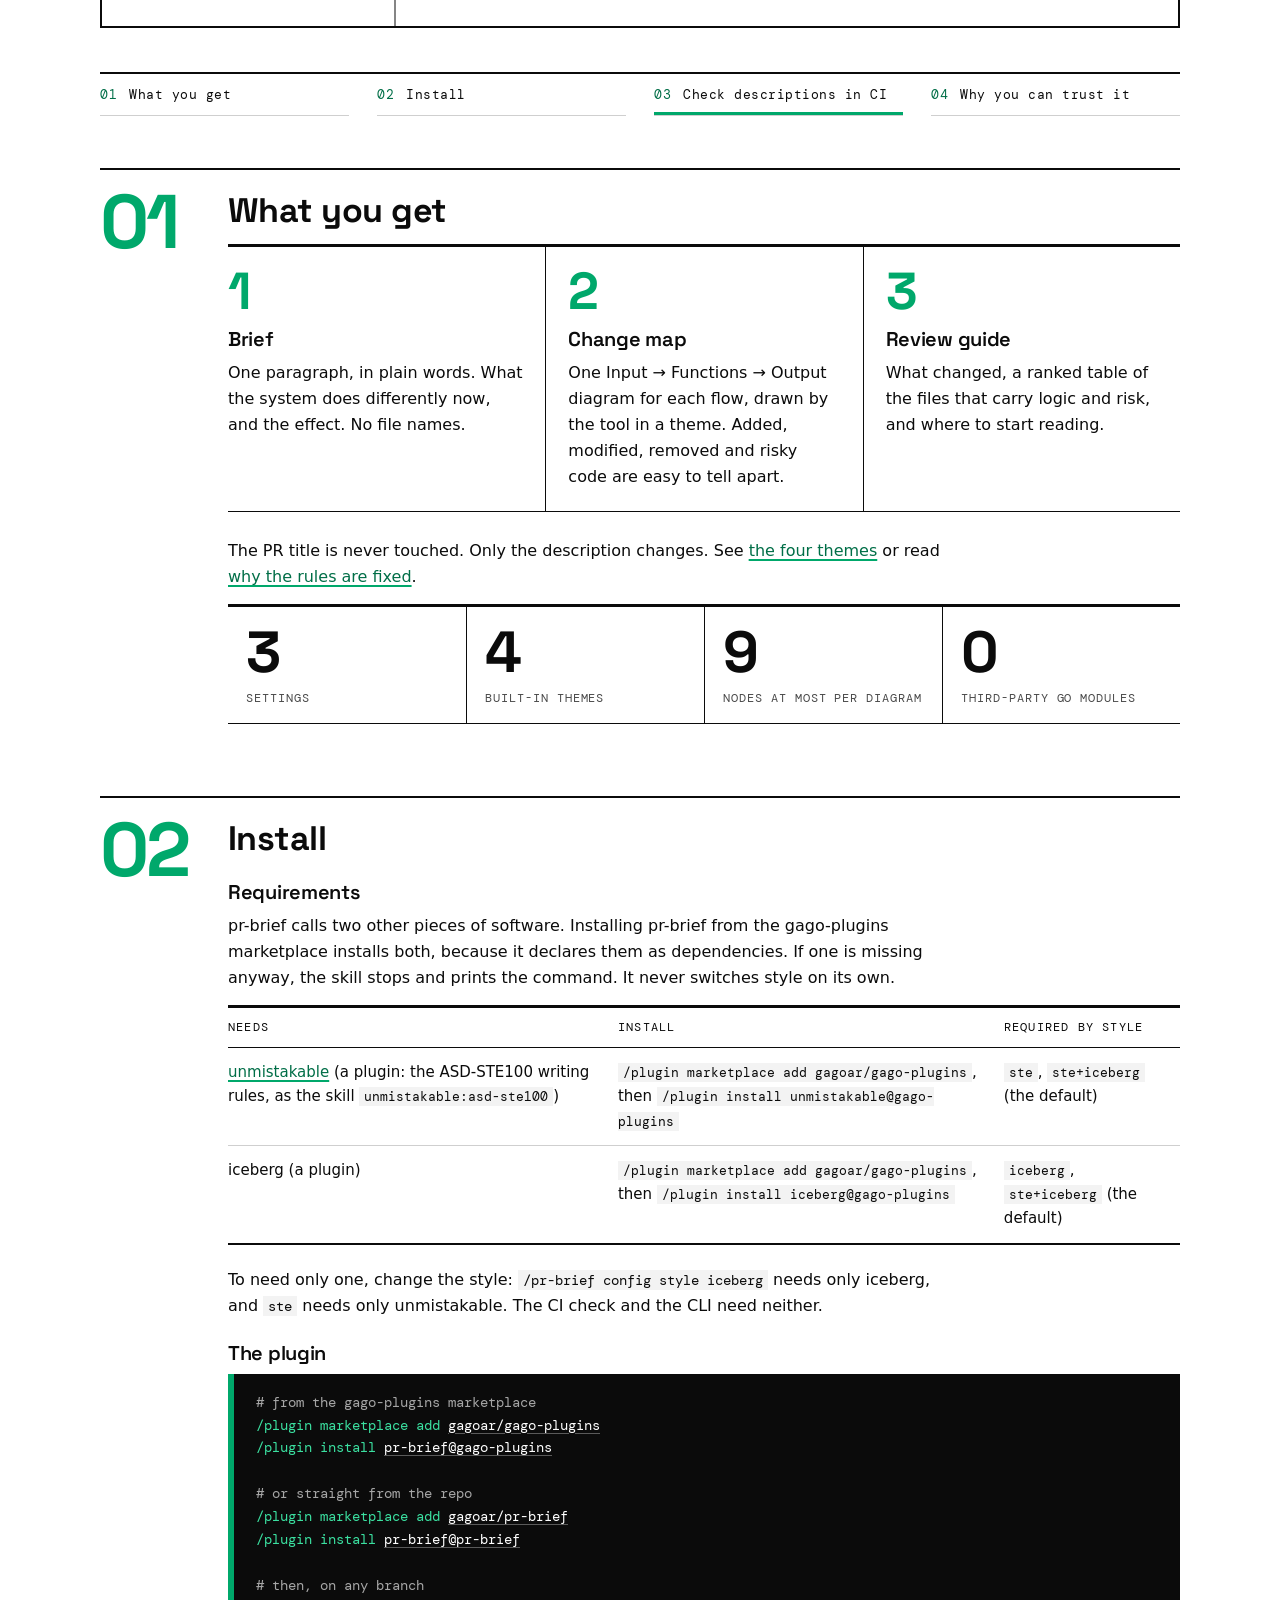
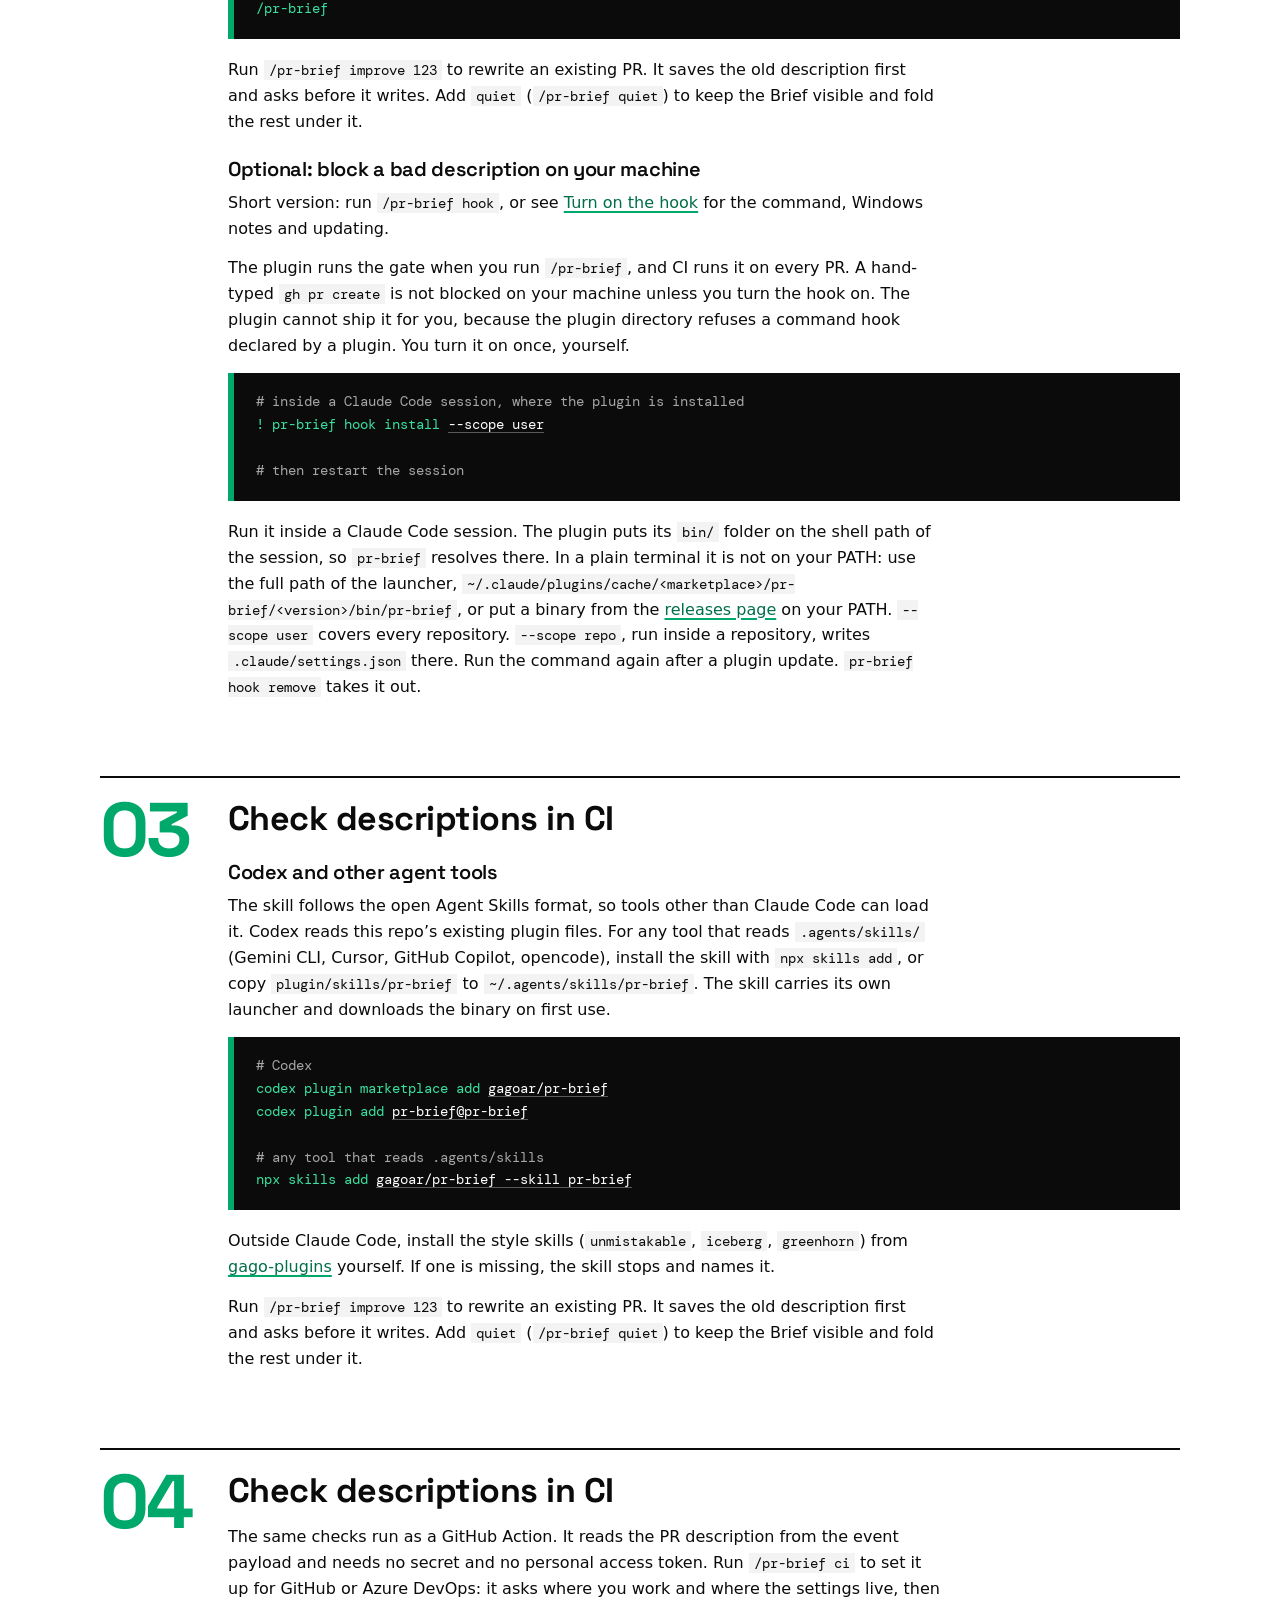
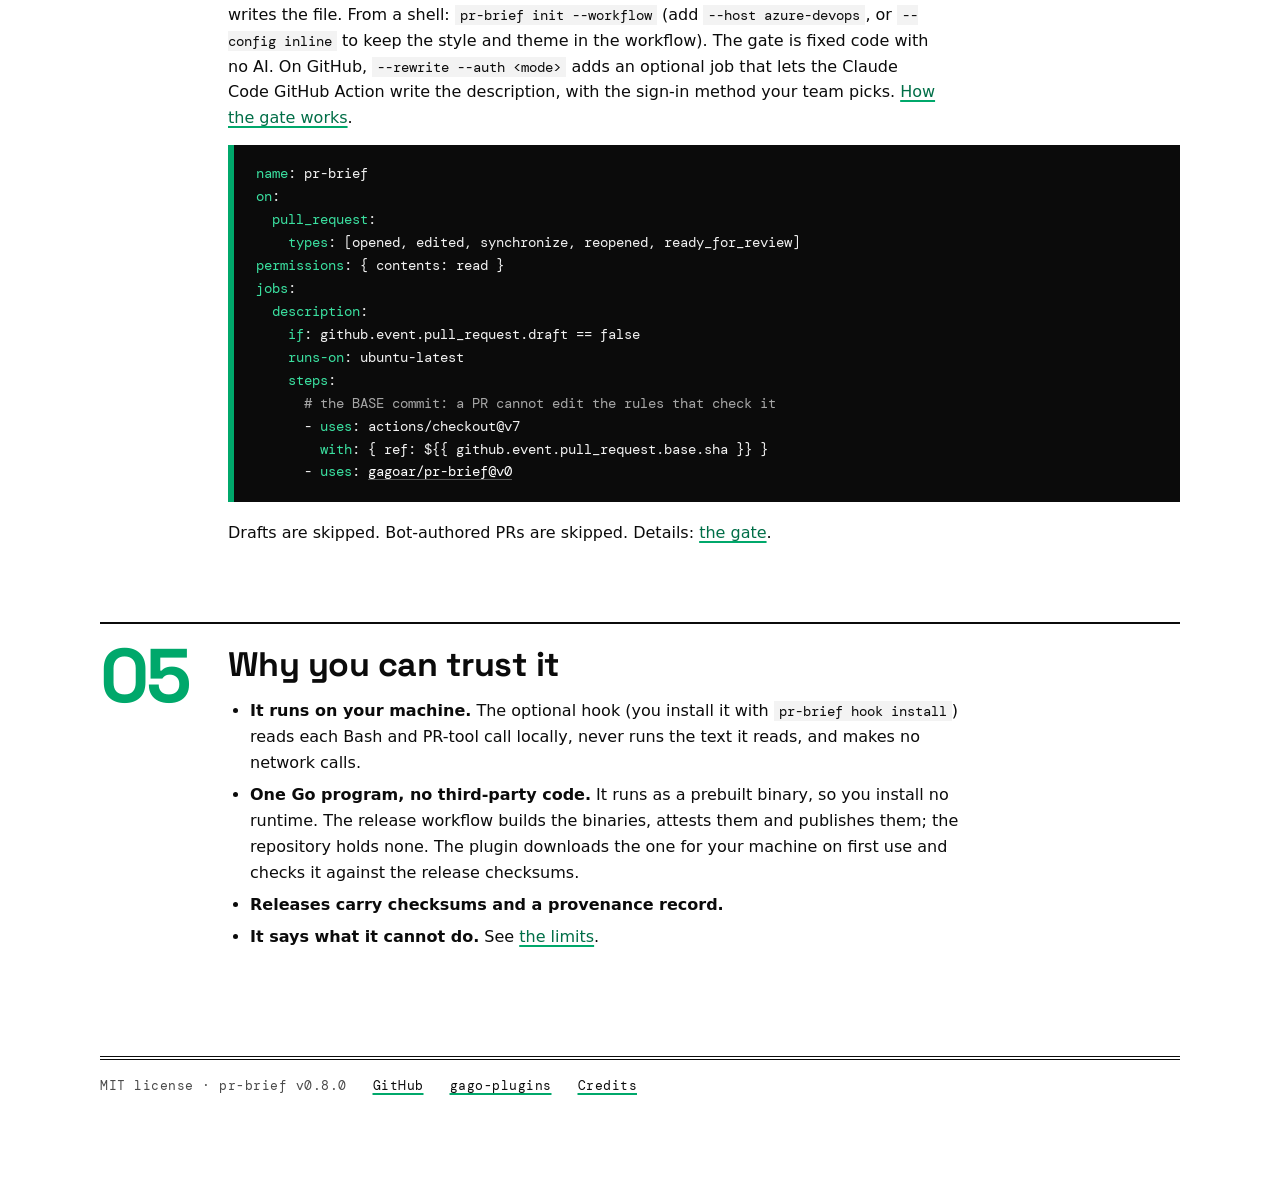
==== commit 44c41e52: "Fix the Windows hook command, add /pr-brief hook and a page to point people to" ====
--- a/docs/index.html
+++ b/docs/index.html
@@ -56,6 +56,7 @@
 <span class="kw">/pr-brief</span></pre></div>
 <p>Run <code class="inline">/pr-brief improve 123</code> to rewrite an existing PR. It saves the old description first and asks before it writes. Add <code class="inline">quiet</code> (<code class="inline">/pr-brief quiet</code>) to keep the Brief visible and fold the rest under it.</p>
 <h3>Optional: block a bad description on your machine</h3>
+<p>Short version: run <code class="inline">/pr-brief hook</code>, or see <a href="hook.html">Turn on the hook</a> for the command, Windows notes and updating.</p>
 <p>The plugin runs the gate when you run <code class="inline">/pr-brief</code>, and CI runs it on every PR. A hand-typed <code class="inline">gh pr create</code> is not blocked on your machine unless you turn the hook on. The plugin cannot ship it for you, because the plugin directory refuses a command hook declared by a plugin. You turn it on once, yourself.</p>
 <div class="code-panel"><pre><span class="cm"># inside a Claude Code session, where the plugin is installed</span>
 <span class="kw">! pr-brief hook install</span> <span class="str">--scope user</span>
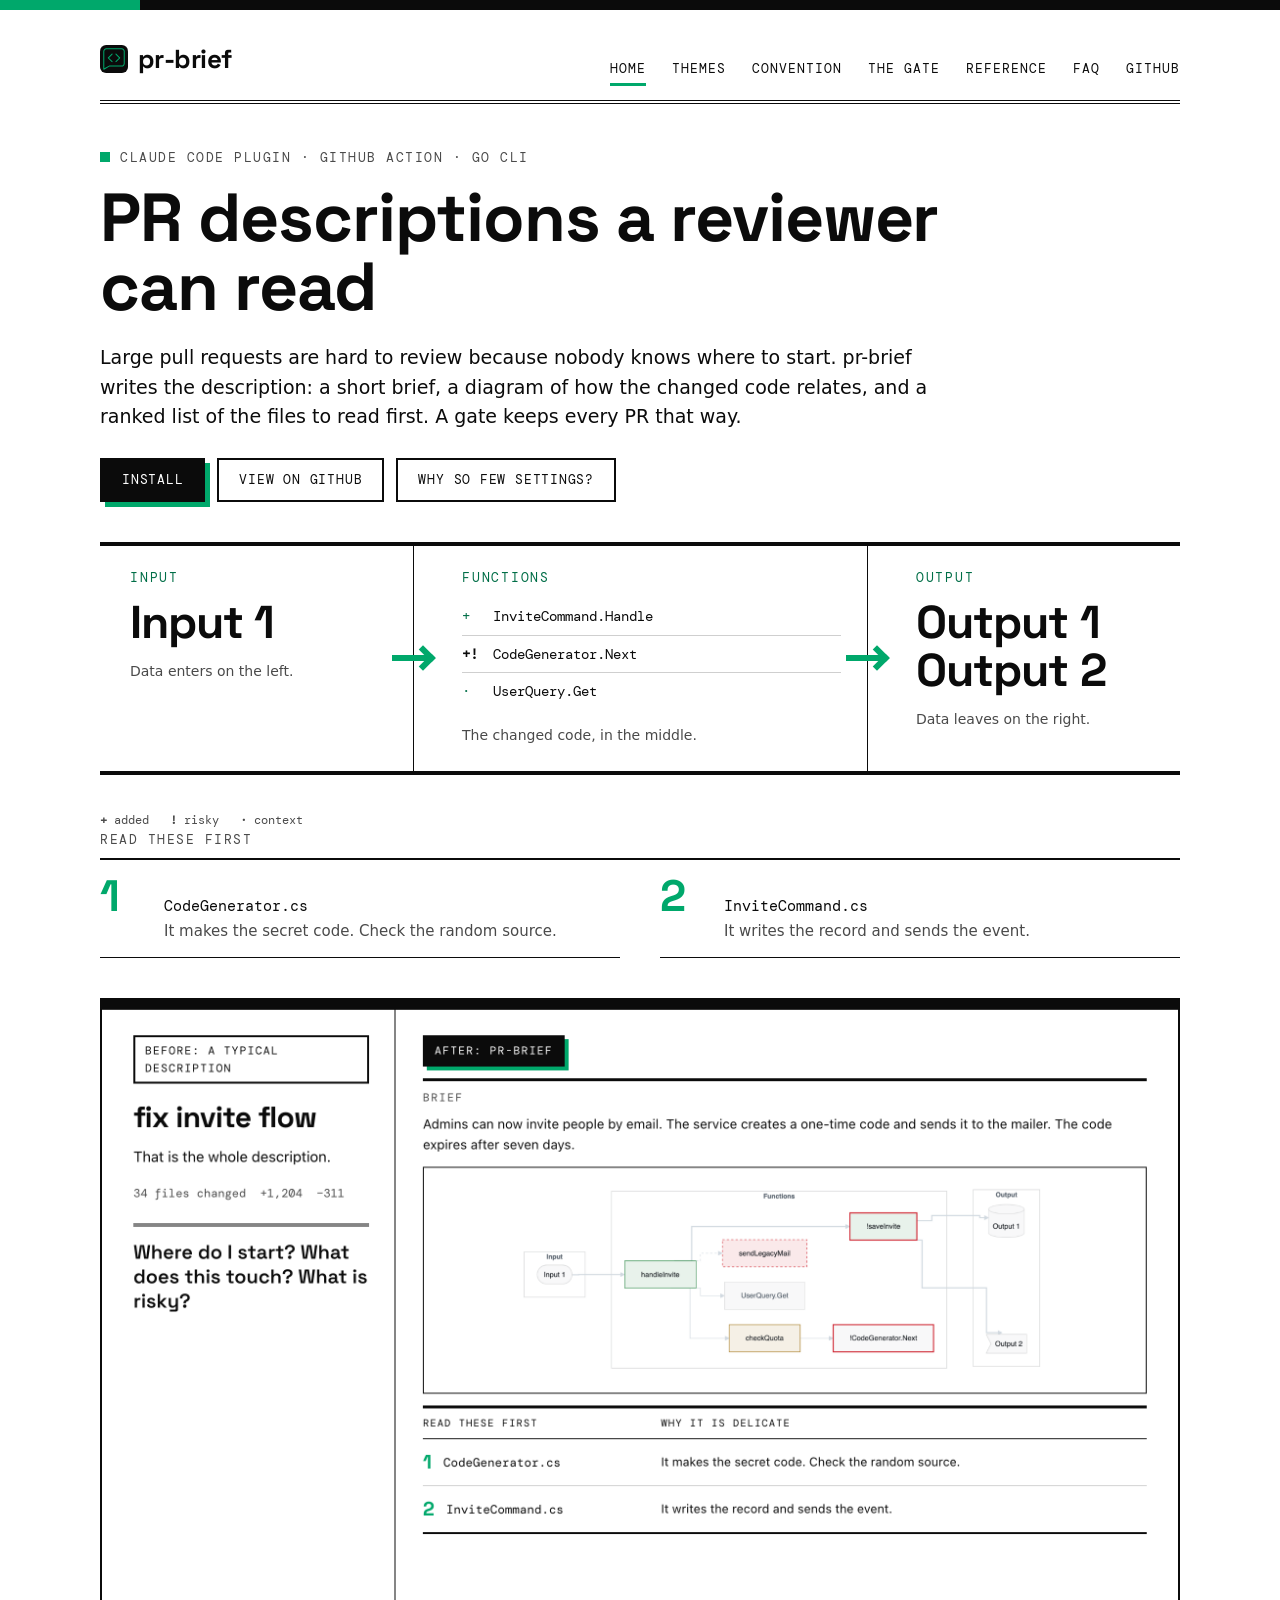
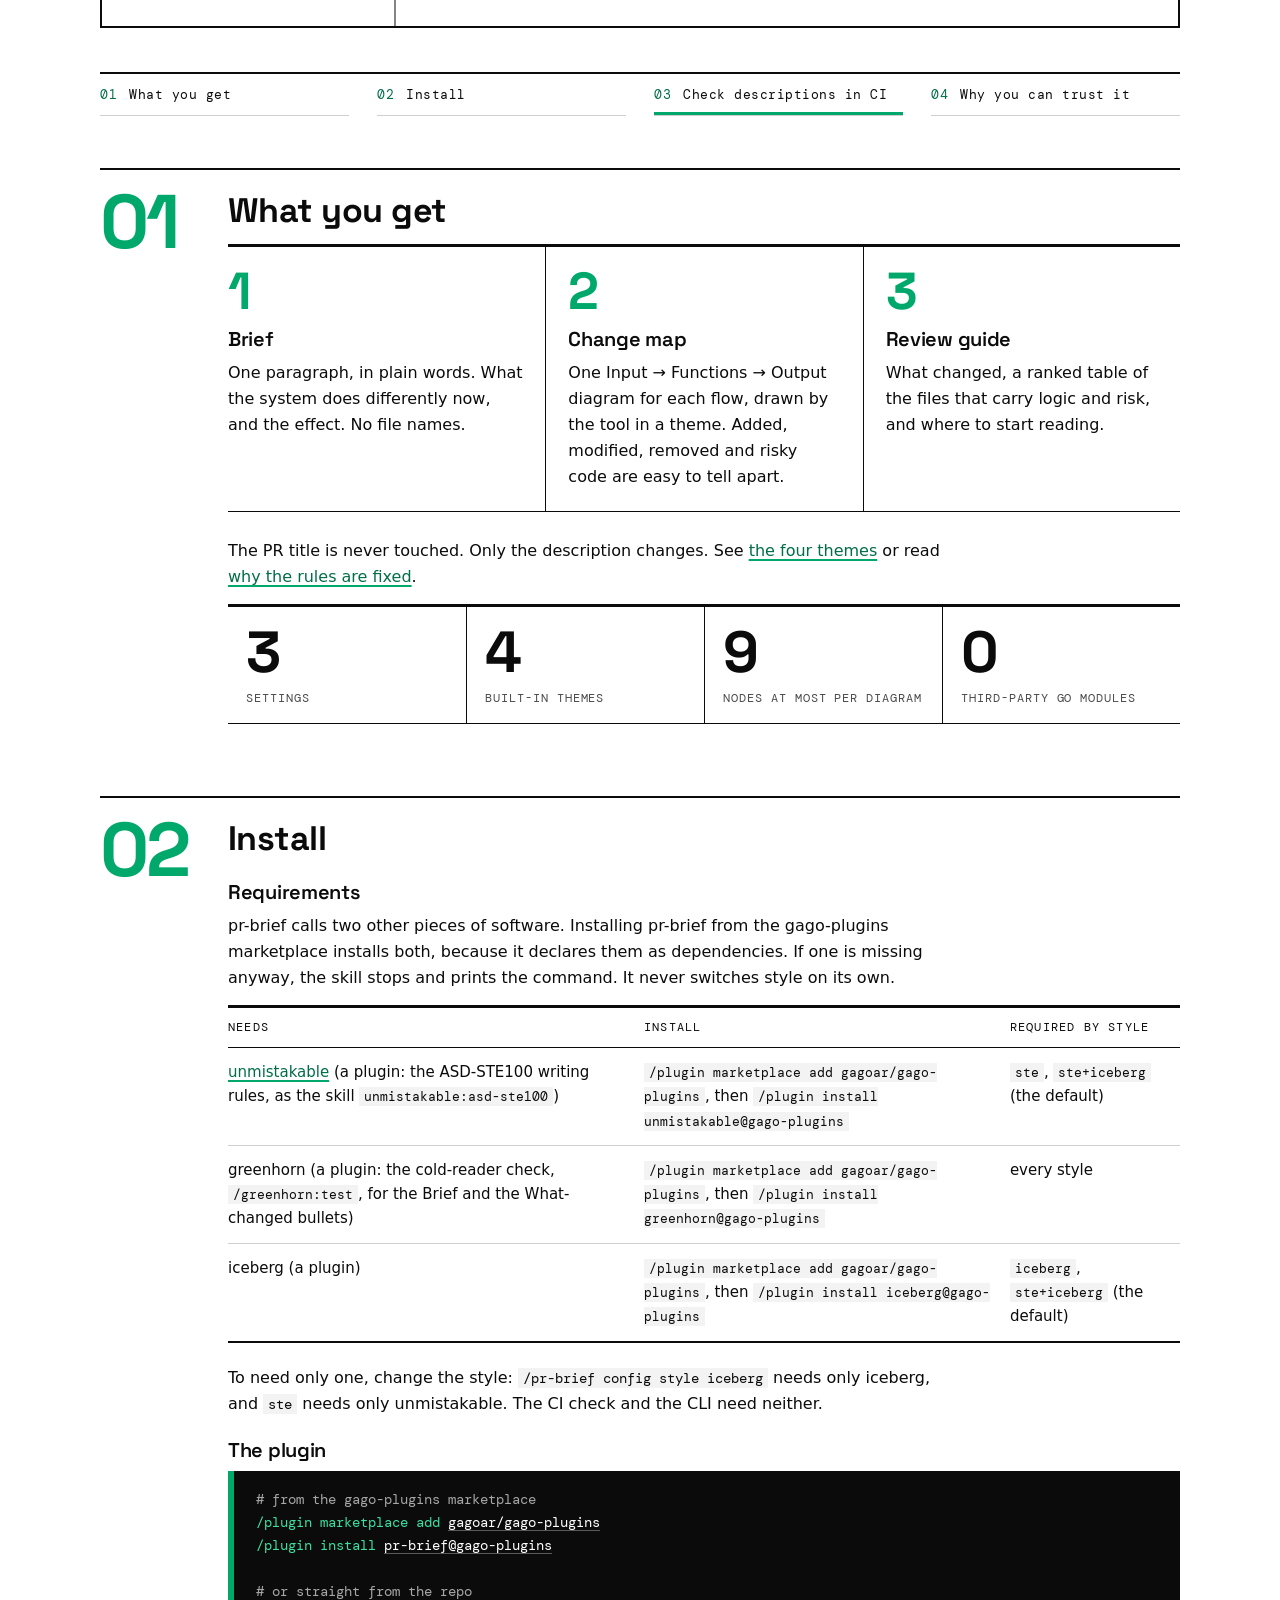
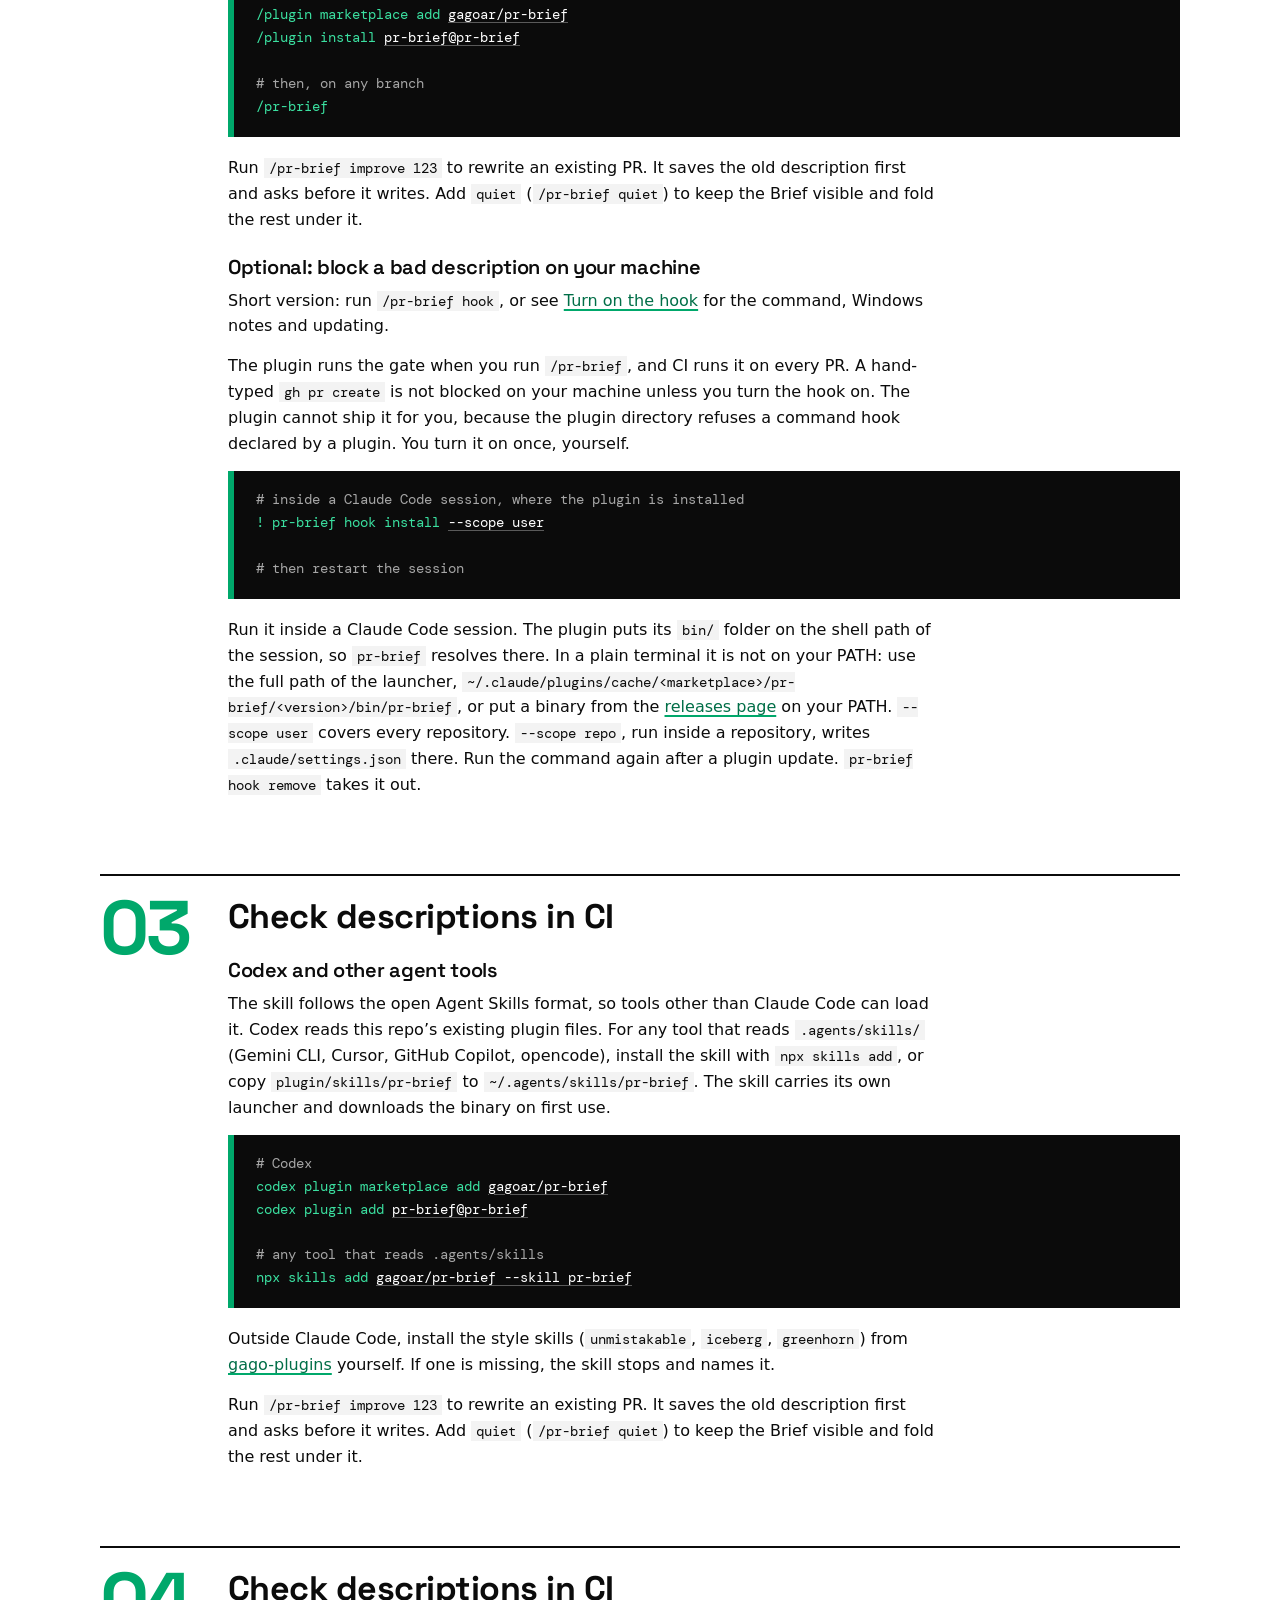
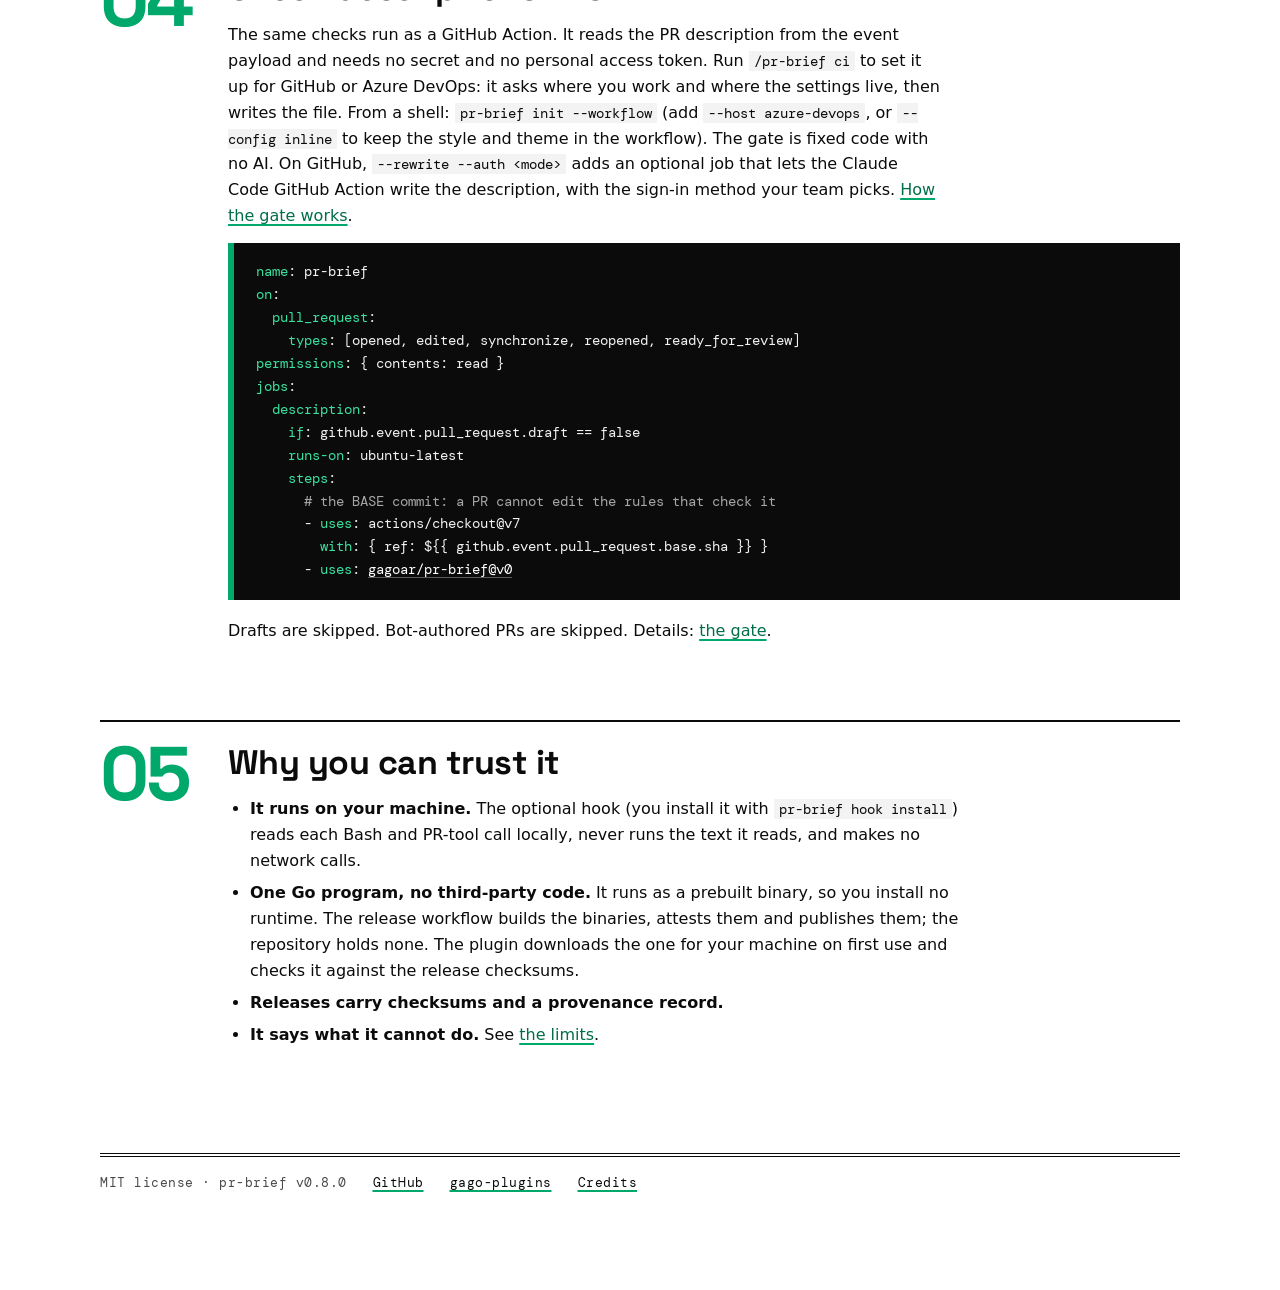
==== commit db0a388b: "Show quiet and greenhorn on the convention page (#42) <!-- pr-brief:begin v1 style=ste+iceberg theme" ====
--- a/docs/index.html
+++ b/docs/index.html
@@ -41,6 +41,7 @@
 <p>pr-brief calls two other pieces of software. Installing pr-brief from the gago-plugins marketplace installs both, because it declares them as dependencies. If one is missing anyway, the skill stops and prints the command. It never switches style on its own.</p>
 <table class="impact"><tr><th>Needs</th><th>Install</th><th>Required by style</th></tr>
 <tr><td><a href="https://github.com/gagoar/unmistakable">unmistakable</a> (a plugin: the ASD-STE100 writing rules, as the skill <code class="inline">unmistakable:asd-ste100</code>)</td><td><code class="inline">/plugin marketplace add gagoar/gago-plugins</code>, then <code class="inline">/plugin install unmistakable@gago-plugins</code></td><td><code class="inline">ste</code>, <code class="inline">ste+iceberg</code> (the default)</td></tr>
+<tr><td>greenhorn (a plugin: the cold-reader check, <code class="inline">/greenhorn:test</code>, for the Brief and the What-changed bullets)</td><td><code class="inline">/plugin marketplace add gagoar/gago-plugins</code>, then <code class="inline">/plugin install greenhorn@gago-plugins</code></td><td>every style</td></tr>
 <tr><td>iceberg (a plugin)</td><td><code class="inline">/plugin marketplace add gagoar/gago-plugins</code>, then <code class="inline">/plugin install iceberg@gago-plugins</code></td><td><code class="inline">iceberg</code>, <code class="inline">ste+iceberg</code> (the default)</td></tr></table>
 <p>To need only one, change the style: <code class="inline">/pr-brief config style iceberg</code> needs only iceberg, and <code class="inline">ste</code> needs only unmistakable. The CI check and the CLI need neither.</p>
 <h3>The plugin</h3>
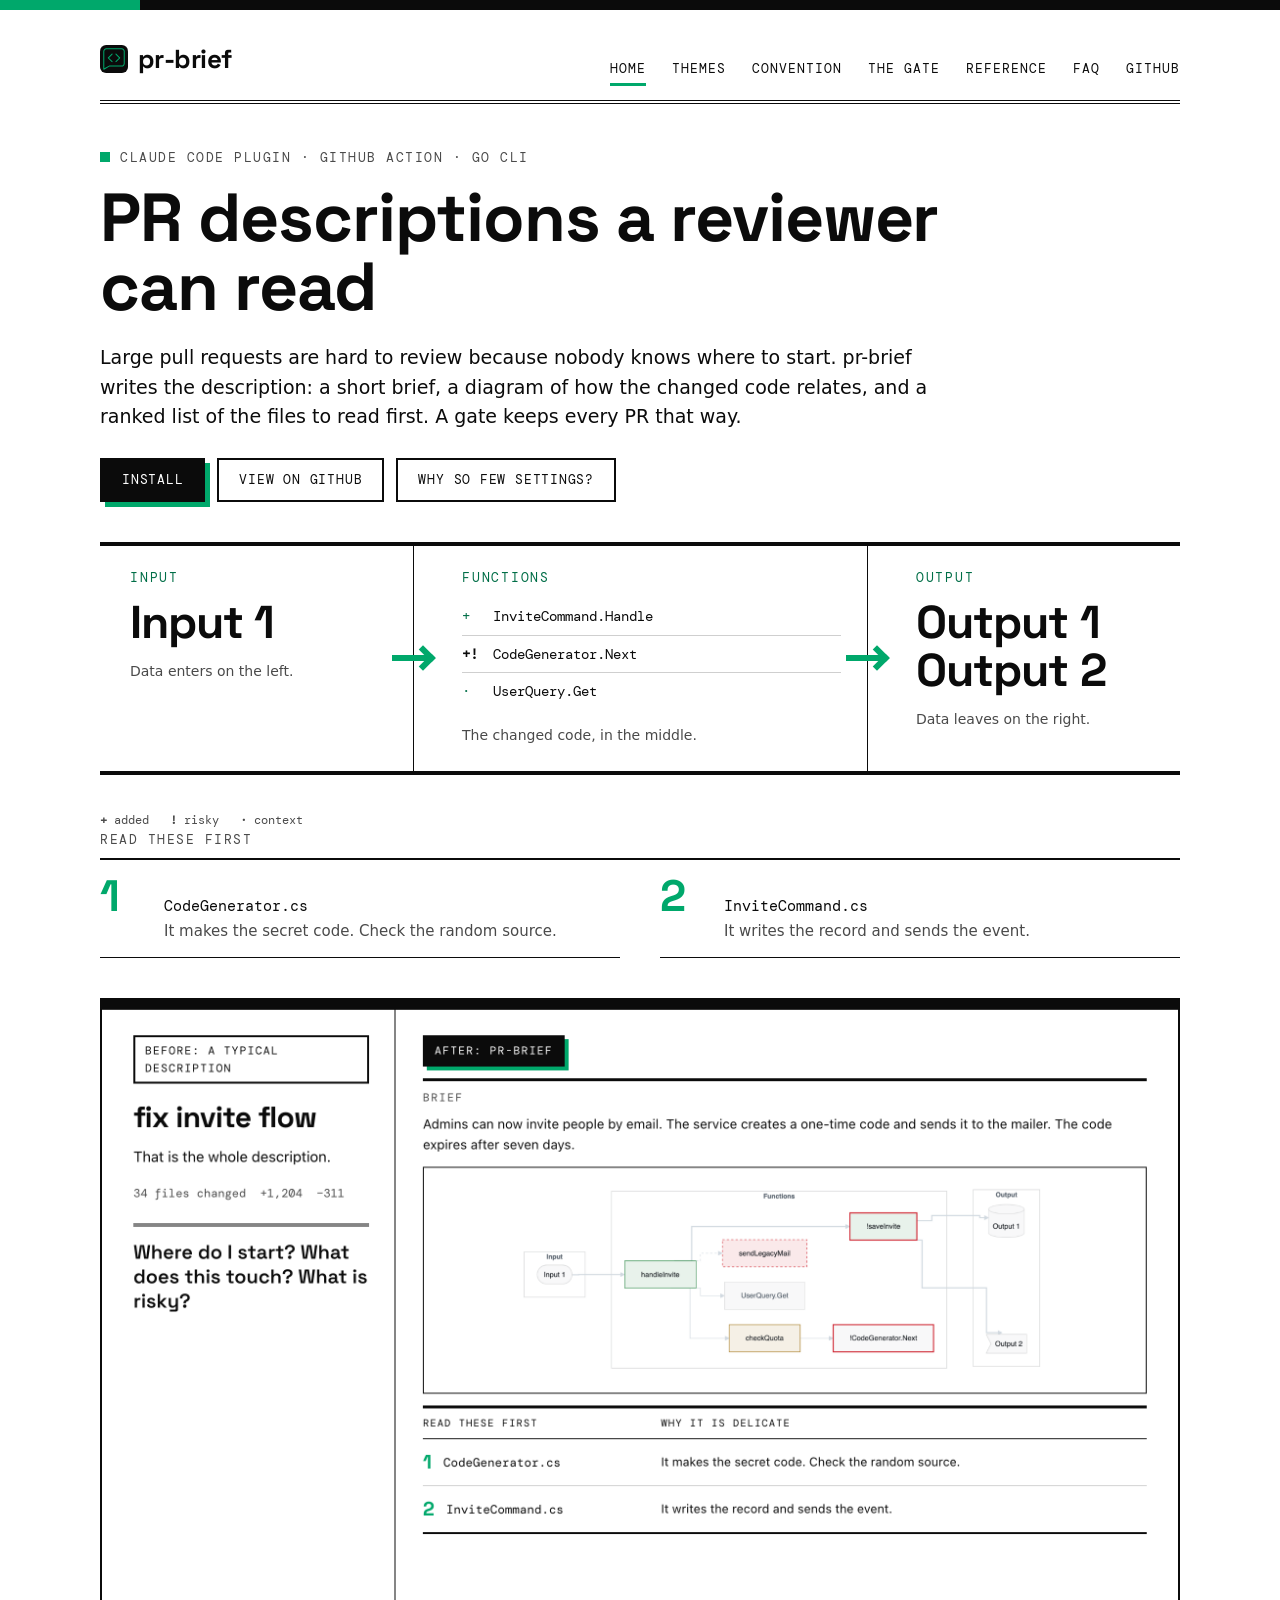
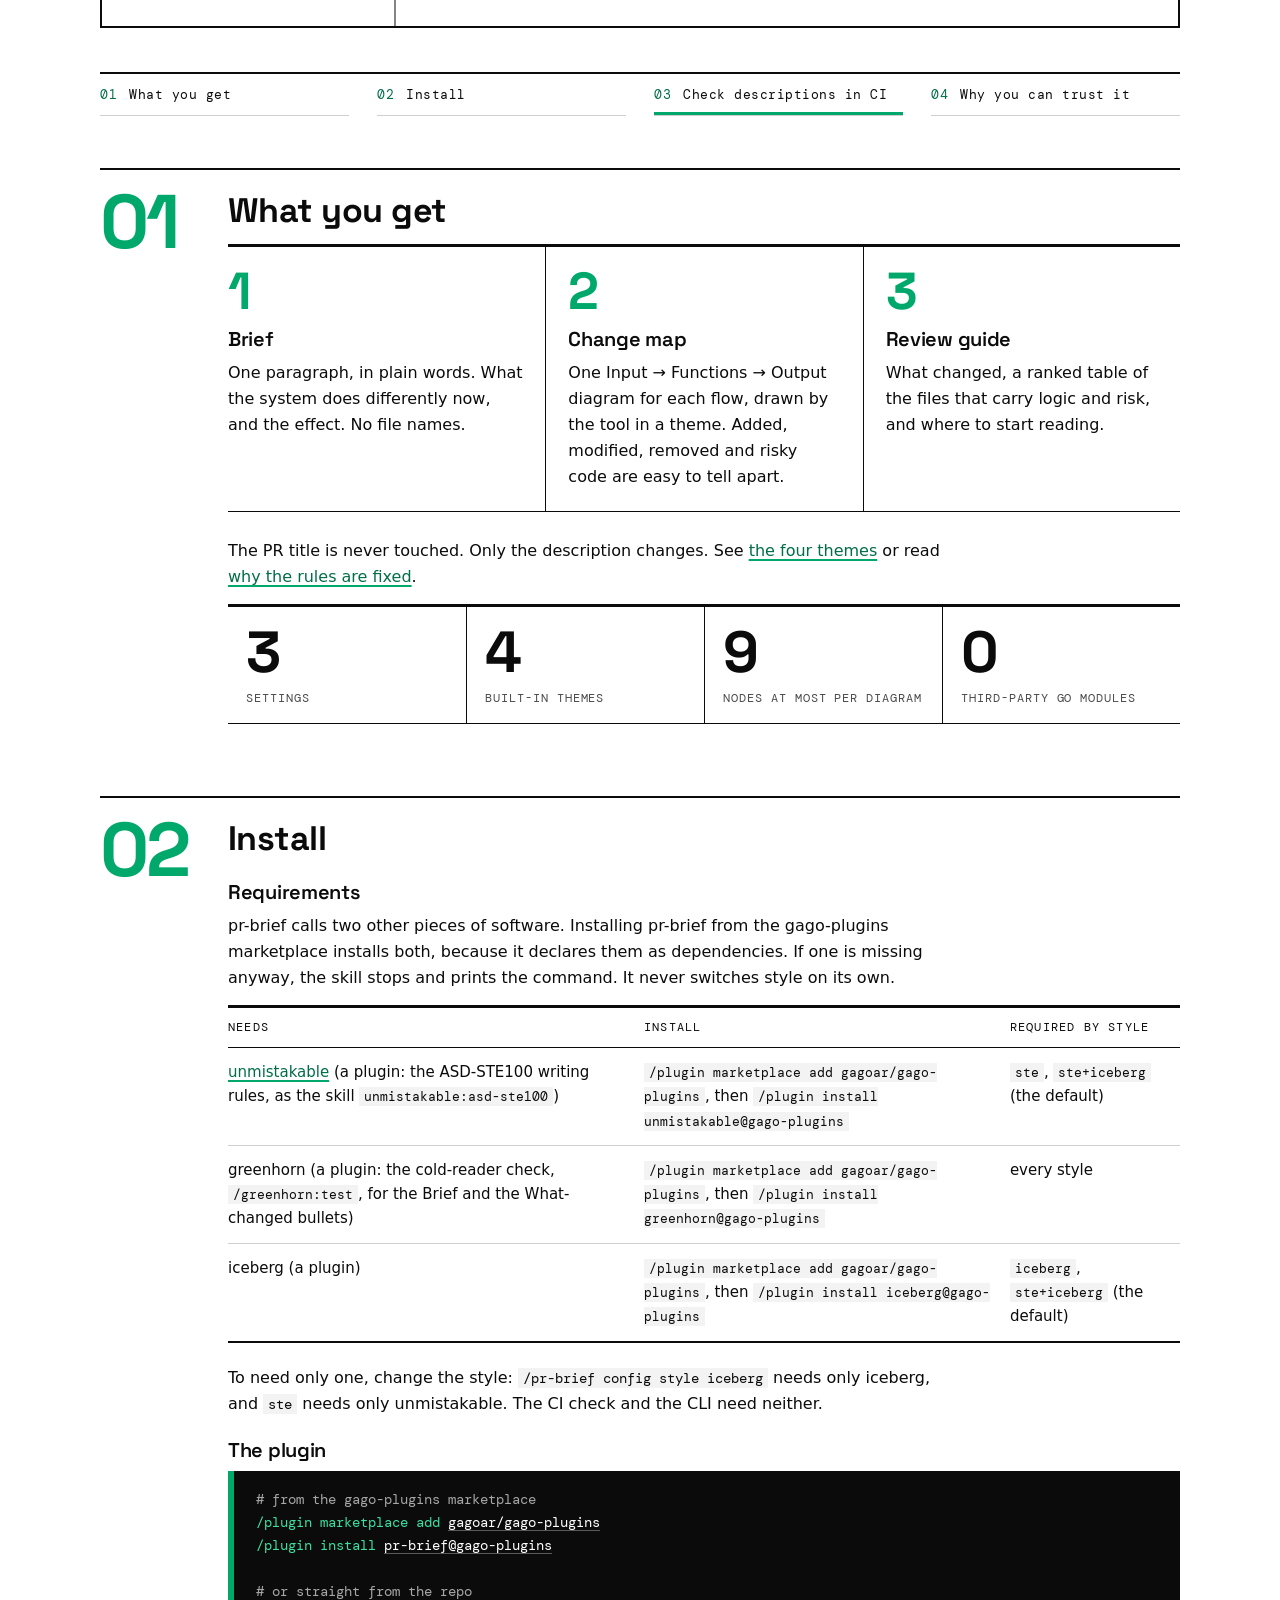
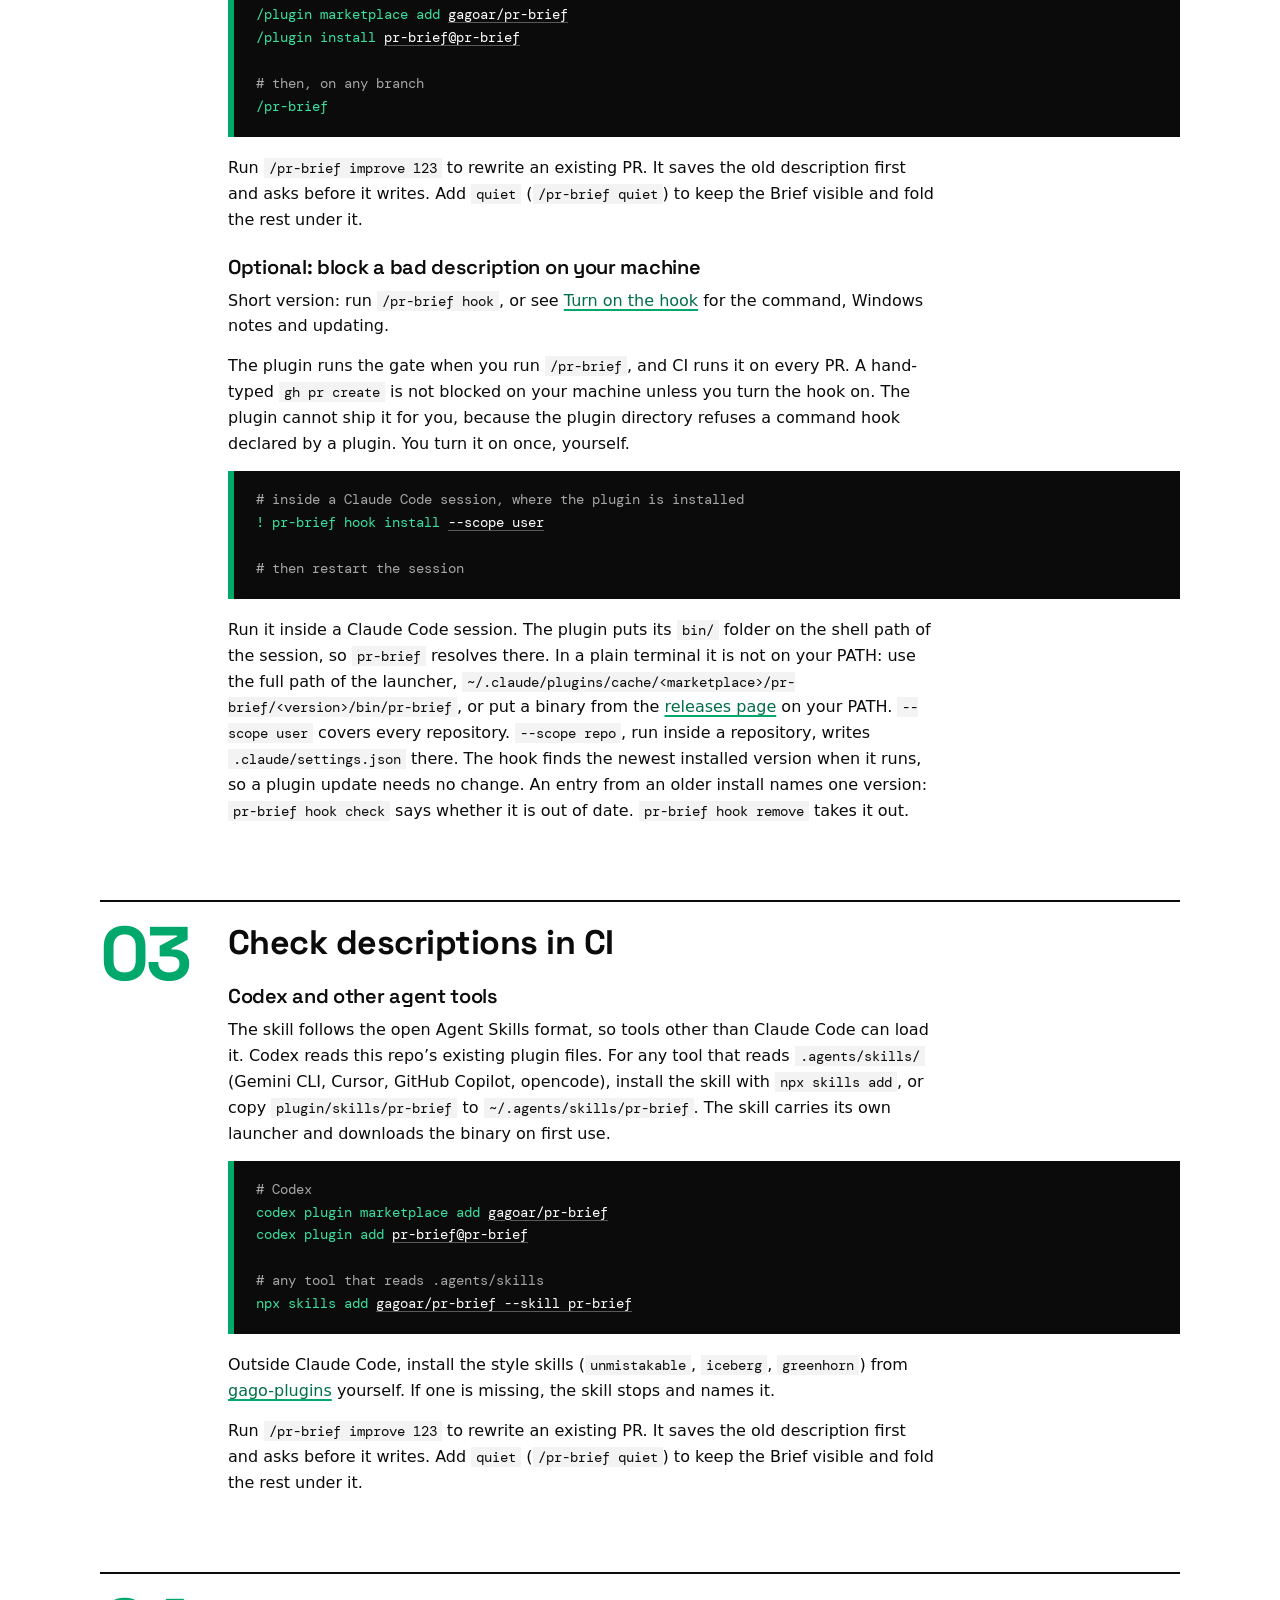
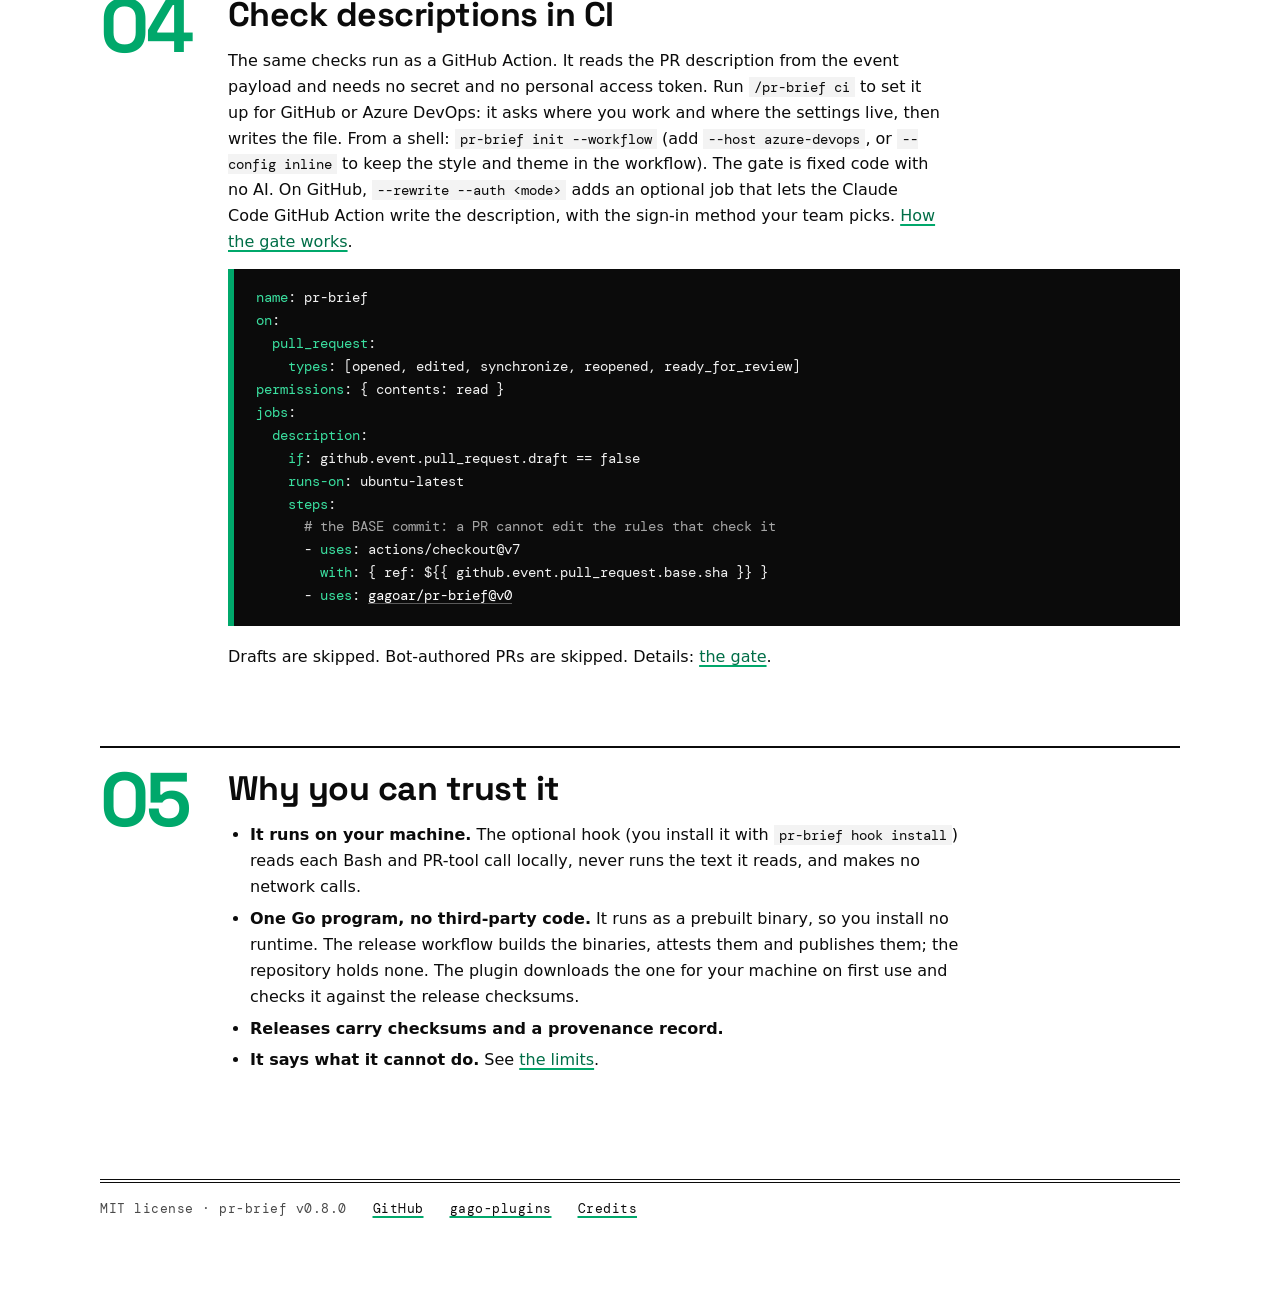
==== commit 3d16e2cc: "Merge branch 'main' into hook-stable-path" ====
--- a/docs/index.html
+++ b/docs/index.html
@@ -63,7 +63,7 @@
 <span class="kw">! pr-brief hook install</span> <span class="str">--scope user</span>
 
 <span class="cm"># then restart the session</span></pre></div>
-<p>Run it inside a Claude Code session. The plugin puts its <code class="inline">bin/</code> folder on the shell path of the session, so <code class="inline">pr-brief</code> resolves there. In a plain terminal it is not on your PATH: use the full path of the launcher, <code class="inline">~/.claude/plugins/cache/&lt;marketplace&gt;/pr-brief/&lt;version&gt;/bin/pr-brief</code>, or put a binary from the <a href="https://github.com/gagoar/pr-brief/releases">releases page</a> on your PATH. <code class="inline">--scope user</code> covers every repository. <code class="inline">--scope repo</code>, run inside a repository, writes <code class="inline">.claude/settings.json</code> there. Run the command again after a plugin update. <code class="inline">pr-brief hook remove</code> takes it out.</p>
+<p>Run it inside a Claude Code session. The plugin puts its <code class="inline">bin/</code> folder on the shell path of the session, so <code class="inline">pr-brief</code> resolves there. In a plain terminal it is not on your PATH: use the full path of the launcher, <code class="inline">~/.claude/plugins/cache/&lt;marketplace&gt;/pr-brief/&lt;version&gt;/bin/pr-brief</code>, or put a binary from the <a href="https://github.com/gagoar/pr-brief/releases">releases page</a> on your PATH. <code class="inline">--scope user</code> covers every repository. <code class="inline">--scope repo</code>, run inside a repository, writes <code class="inline">.claude/settings.json</code> there. The hook finds the newest installed version when it runs, so a plugin update needs no change. An entry from an older install names one version: <code class="inline">pr-brief hook check</code> says whether it is out of date. <code class="inline">pr-brief hook remove</code> takes it out.</p>
 </section><section class="sec" id="ci"><h2>Check descriptions in CI</h2>
 <h3>Codex and other agent tools</h3>
 <p>The skill follows the open Agent Skills format, so tools other than Claude Code can load it. Codex reads this repo&rsquo;s existing plugin files. For any tool that reads <code class="inline">.agents/skills/</code> (Gemini CLI, Cursor, GitHub Copilot, opencode), install the skill with <code class="inline">npx skills add</code>, or copy <code class="inline">plugin/skills/pr-brief</code> to <code class="inline">~/.agents/skills/pr-brief</code>. The skill carries its own launcher and downloads the binary on first use.</p>
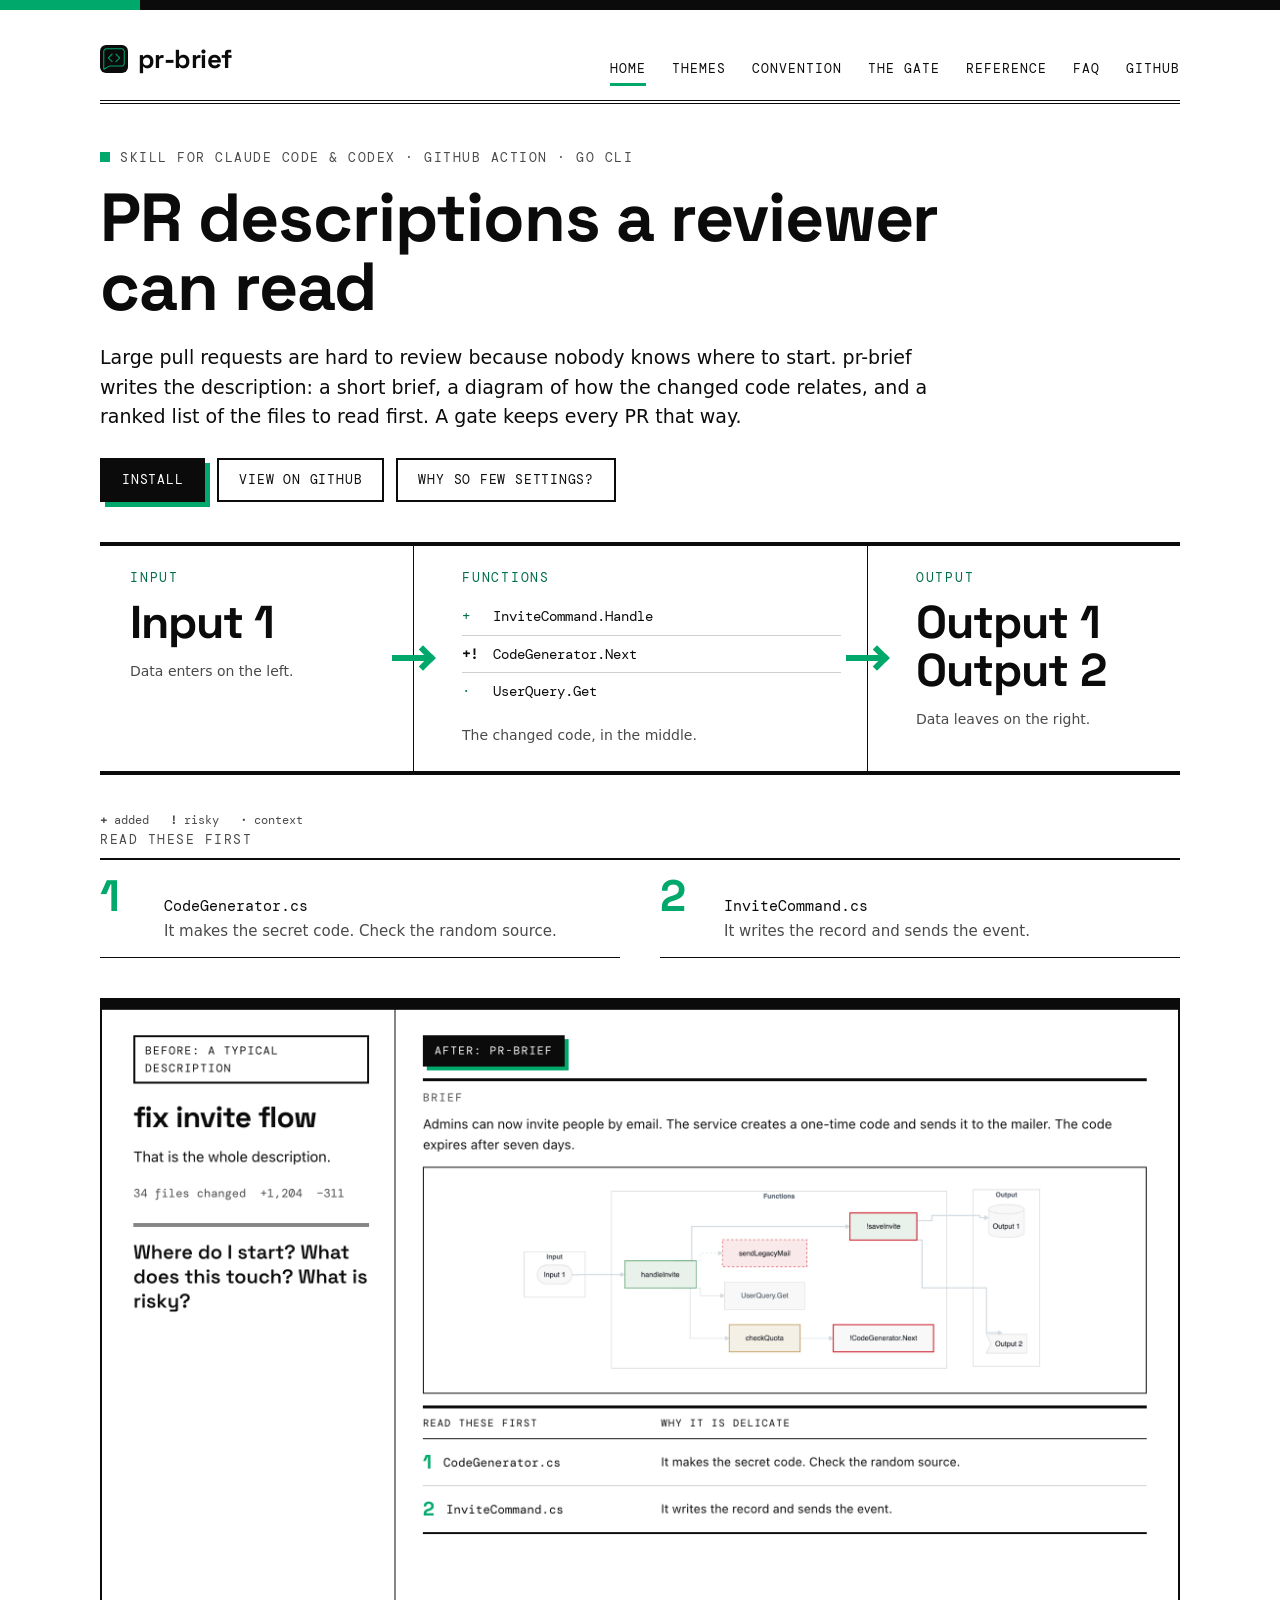
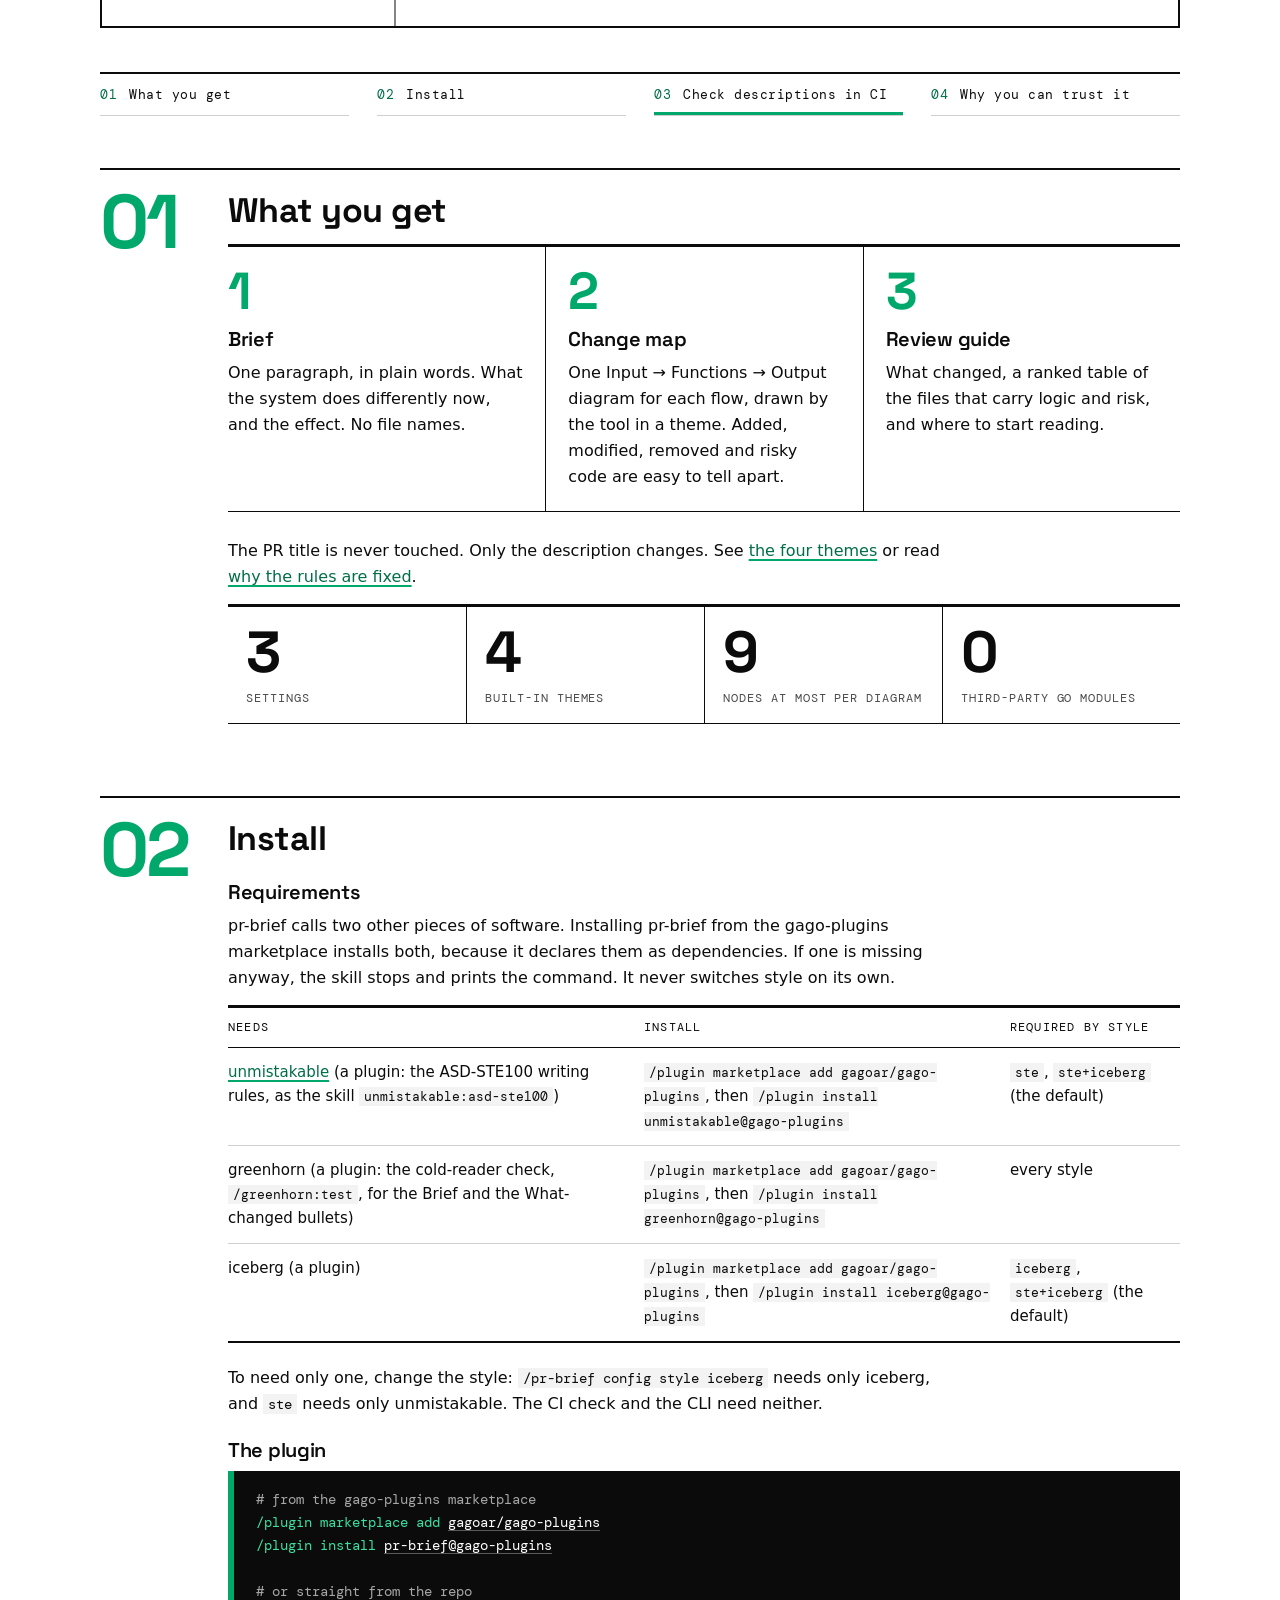
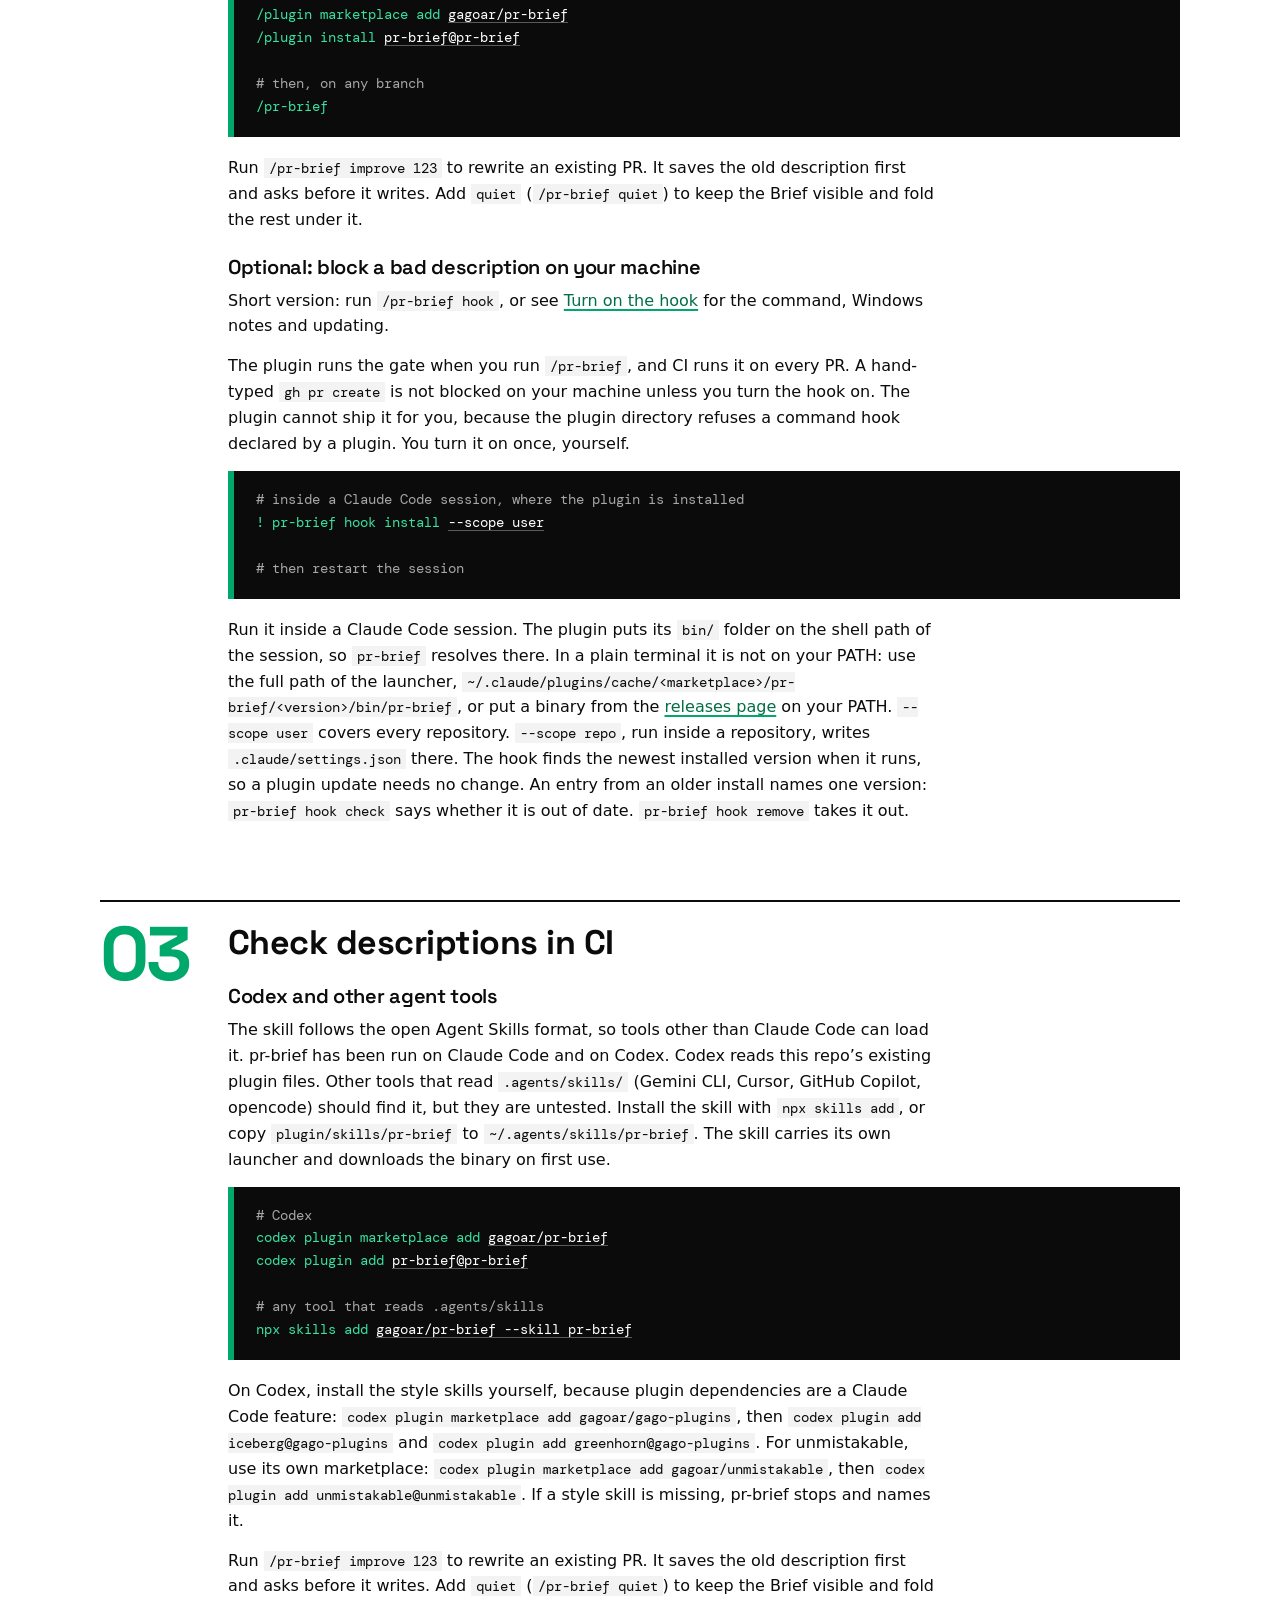
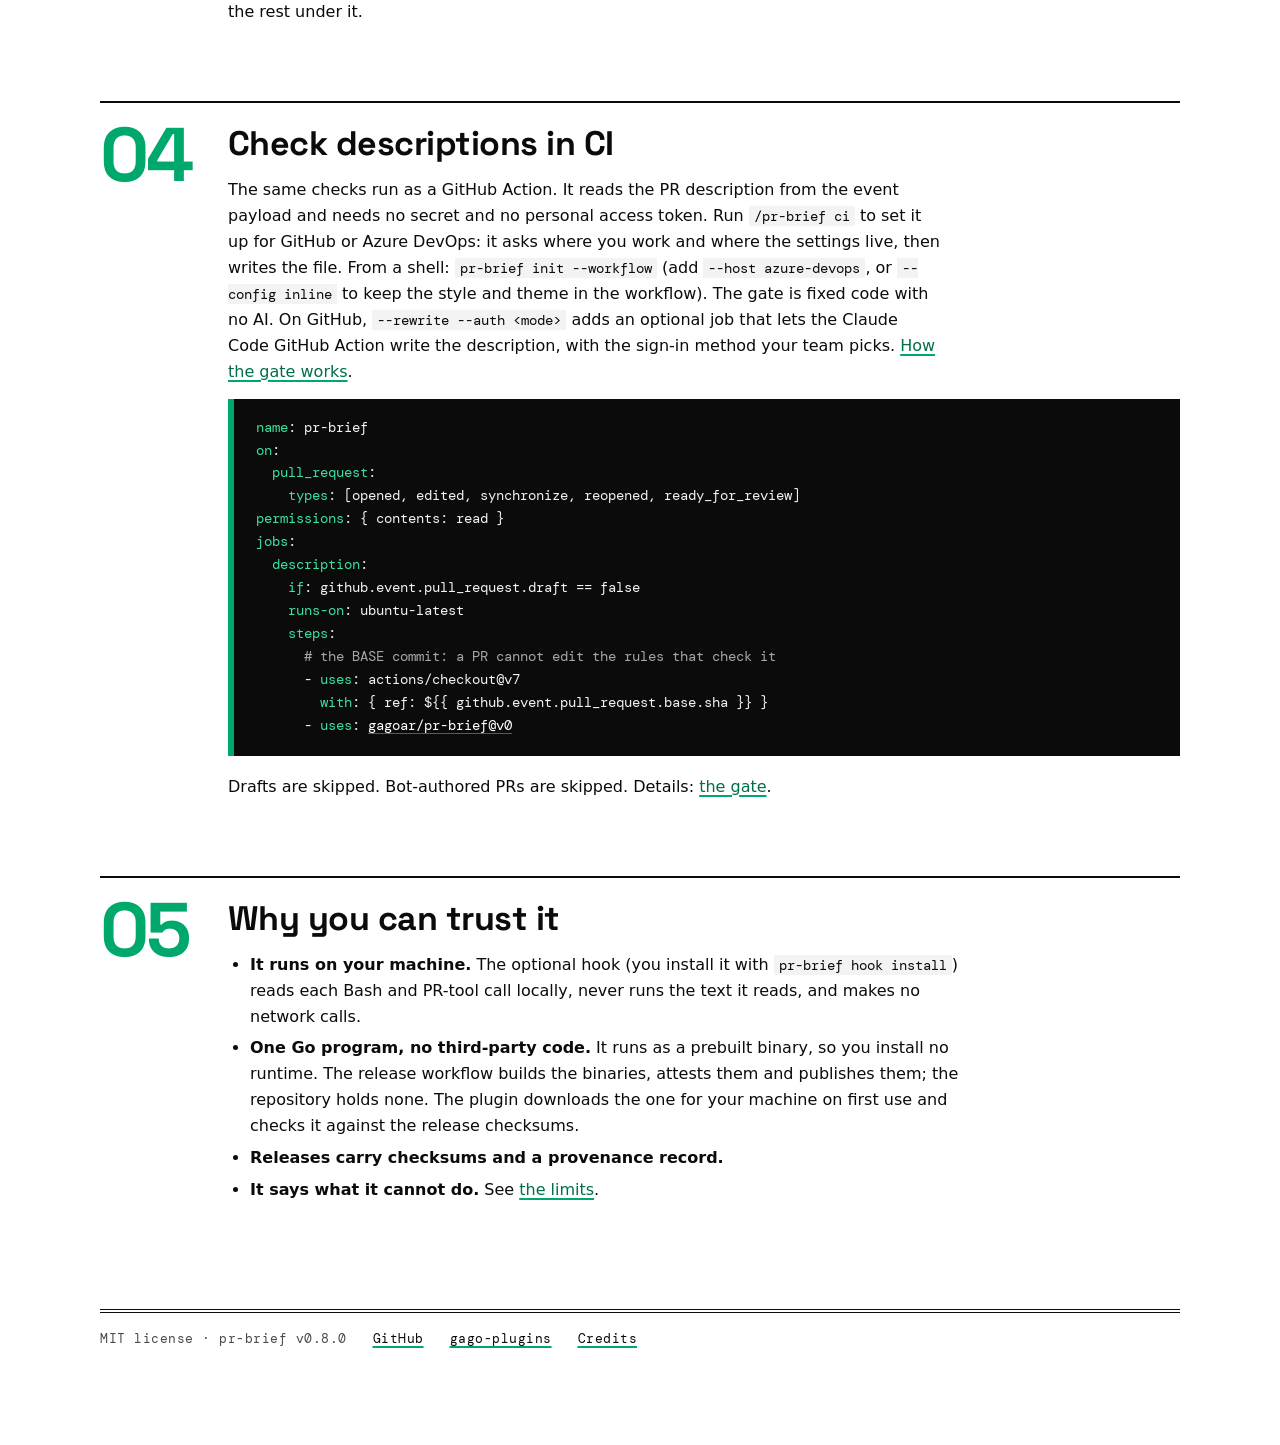
==== commit 49d89590: "Say pr-brief works on Claude Code and Codex, and mark the other tools untested The home page, the RE" ====
--- a/docs/index.html
+++ b/docs/index.html
@@ -4,12 +4,12 @@
 <meta charset="utf-8">
 <meta name="viewport" content="width=device-width, initial-scale=1">
 <title>pr-brief: PR descriptions a reviewer can read</title>
-<meta name="description" content="A Claude Code plugin, GitHub Action and Go CLI that gives every pull request a brief, themed Input to Functions to Output diagrams, and a ranked read-first list. A gate keeps it that way.">
+<meta name="description" content="A skill for Claude Code and Codex, a GitHub Action and a Go CLI that gives every pull request a brief, themed Input to Functions to Output diagrams, and a ranked read-first list. A gate keeps it that way.">
 <link rel="icon" type="image/svg+xml" href="assets/icon.svg">
 <link rel="canonical" href="https://gagoar.github.io/pr-brief/">
 <meta property="og:type" content="website">
 <meta property="og:title" content="pr-brief: PR descriptions a reviewer can read">
-<meta property="og:description" content="A Claude Code plugin, GitHub Action and Go CLI that gives every pull request a brief, themed Input to Functions to Output diagrams, and a ranked read-first list. A gate keeps it that way.">
+<meta property="og:description" content="A skill for Claude Code and Codex, a GitHub Action and a Go CLI that gives every pull request a brief, themed Input to Functions to Output diagrams, and a ranked read-first list. A gate keeps it that way.">
 <meta property="og:url" content="https://gagoar.github.io/pr-brief/">
 <meta property="og:image" content="https://gagoar.github.io/pr-brief/assets/og.png">
 <meta name="twitter:card" content="summary_large_image">
@@ -19,7 +19,7 @@
 <body>
 <div class="page">
 <nav class="nav"><a class="brand" href="index.html"><img src="assets/icon.svg" alt="" width="26" height="26">pr-brief</a><a class="link here" href="index.html">Home</a><a class="link" href="themes.html">Themes</a><a class="link" href="convention.html">Convention</a><a class="link" href="gate.html">The gate</a><a class="link" href="reference.html">Reference</a><a class="link" href="faq.html">FAQ</a><a class="link" href="https://github.com/gagoar/pr-brief">GitHub</a></nav>
-<header class="hero"><div class="eyebrow">Claude Code plugin &middot; GitHub Action &middot; Go CLI</div><h1>PR descriptions a reviewer can read</h1><p class="lead">Large pull requests are hard to review because nobody knows where to start. pr-brief writes the description: a short brief, a diagram of how the changed code relates, and a ranked list of the files to read first. A gate keeps every PR that way.</p><div class="actions"><a class="btn btn-primary" href="#install">Install</a><a class="btn btn-secondary" href="https://github.com/gagoar/pr-brief">View on GitHub</a><a class="btn btn-secondary" href="convention.html">Why so few settings?</a></div><ol class="pb-flow" aria-label="Input, Functions, Output: how every diagram reads"><li class="pb-stage"><span class="pb-tag">Input</span><span class="pb-big">Input 1</span><span class="pb-note">Data enters on the left.</span></li><li class="pb-stage"><span class="pb-tag">Functions</span><ul class="pb-nodes"><li><b>+</b>InviteCommand.Handle</li><li class="pb-risk"><b>+!</b>CodeGenerator.Next</li><li><b>&middot;</b>UserQuery.Get</li></ul><span class="pb-note">The changed code, in the middle.</span></li><li class="pb-stage"><span class="pb-tag">Output</span><span class="pb-big">Output 1<br>Output 2</span><span class="pb-note">Data leaves on the right.</span></li></ol>
+<header class="hero"><div class="eyebrow">Skill for Claude Code &amp; Codex &middot; GitHub Action &middot; Go CLI</div><h1>PR descriptions a reviewer can read</h1><p class="lead">Large pull requests are hard to review because nobody knows where to start. pr-brief writes the description: a short brief, a diagram of how the changed code relates, and a ranked list of the files to read first. A gate keeps every PR that way.</p><div class="actions"><a class="btn btn-primary" href="#install">Install</a><a class="btn btn-secondary" href="https://github.com/gagoar/pr-brief">View on GitHub</a><a class="btn btn-secondary" href="convention.html">Why so few settings?</a></div><ol class="pb-flow" aria-label="Input, Functions, Output: how every diagram reads"><li class="pb-stage"><span class="pb-tag">Input</span><span class="pb-big">Input 1</span><span class="pb-note">Data enters on the left.</span></li><li class="pb-stage"><span class="pb-tag">Functions</span><ul class="pb-nodes"><li><b>+</b>InviteCommand.Handle</li><li class="pb-risk"><b>+!</b>CodeGenerator.Next</li><li><b>&middot;</b>UserQuery.Get</li></ul><span class="pb-note">The changed code, in the middle.</span></li><li class="pb-stage"><span class="pb-tag">Output</span><span class="pb-big">Output 1<br>Output 2</span><span class="pb-note">Data leaves on the right.</span></li></ol>
 <p class="pb-key"><b>+</b> added &nbsp; <b>!</b> risky &nbsp; <b>&middot;</b> context</p>
 <p class="pb-label">Read these first</p>
 <ol class="pb-read"><li><code>CodeGenerator.cs</code><span>It makes the secret code. Check the random source.</span></li><li><code>InviteCommand.cs</code><span>It writes the record and sends the event.</span></li></ol>
@@ -66,14 +66,14 @@
 <p>Run it inside a Claude Code session. The plugin puts its <code class="inline">bin/</code> folder on the shell path of the session, so <code class="inline">pr-brief</code> resolves there. In a plain terminal it is not on your PATH: use the full path of the launcher, <code class="inline">~/.claude/plugins/cache/&lt;marketplace&gt;/pr-brief/&lt;version&gt;/bin/pr-brief</code>, or put a binary from the <a href="https://github.com/gagoar/pr-brief/releases">releases page</a> on your PATH. <code class="inline">--scope user</code> covers every repository. <code class="inline">--scope repo</code>, run inside a repository, writes <code class="inline">.claude/settings.json</code> there. The hook finds the newest installed version when it runs, so a plugin update needs no change. An entry from an older install names one version: <code class="inline">pr-brief hook check</code> says whether it is out of date. <code class="inline">pr-brief hook remove</code> takes it out.</p>
 </section><section class="sec" id="ci"><h2>Check descriptions in CI</h2>
 <h3>Codex and other agent tools</h3>
-<p>The skill follows the open Agent Skills format, so tools other than Claude Code can load it. Codex reads this repo&rsquo;s existing plugin files. For any tool that reads <code class="inline">.agents/skills/</code> (Gemini CLI, Cursor, GitHub Copilot, opencode), install the skill with <code class="inline">npx skills add</code>, or copy <code class="inline">plugin/skills/pr-brief</code> to <code class="inline">~/.agents/skills/pr-brief</code>. The skill carries its own launcher and downloads the binary on first use.</p>
+<p>The skill follows the open Agent Skills format, so tools other than Claude Code can load it. pr-brief has been run on Claude Code and on Codex. Codex reads this repo&rsquo;s existing plugin files. Other tools that read <code class="inline">.agents/skills/</code> (Gemini CLI, Cursor, GitHub Copilot, opencode) should find it, but they are untested. Install the skill with <code class="inline">npx skills add</code>, or copy <code class="inline">plugin/skills/pr-brief</code> to <code class="inline">~/.agents/skills/pr-brief</code>. The skill carries its own launcher and downloads the binary on first use.</p>
 <div class="code-panel"><pre><span class="cm"># Codex</span>
 <span class="kw">codex plugin marketplace add</span> <span class="str">gagoar/pr-brief</span>
 <span class="kw">codex plugin add</span> <span class="str">pr-brief@pr-brief</span>
 
 <span class="cm"># any tool that reads .agents/skills</span>
 <span class="kw">npx skills add</span> <span class="str">gagoar/pr-brief --skill pr-brief</span></pre></div>
-<p>Outside Claude Code, install the style skills (<code class="inline">unmistakable</code>, <code class="inline">iceberg</code>, <code class="inline">greenhorn</code>) from <a href="https://github.com/gagoar/gago-plugins">gago-plugins</a> yourself. If one is missing, the skill stops and names it.</p>
+<p>On Codex, install the style skills yourself, because plugin dependencies are a Claude Code feature: <code class="inline">codex plugin marketplace add gagoar/gago-plugins</code>, then <code class="inline">codex plugin add iceberg@gago-plugins</code> and <code class="inline">codex plugin add greenhorn@gago-plugins</code>. For unmistakable, use its own marketplace: <code class="inline">codex plugin marketplace add gagoar/unmistakable</code>, then <code class="inline">codex plugin add unmistakable@unmistakable</code>. If a style skill is missing, pr-brief stops and names it.</p>
 <p>Run <code class="inline">/pr-brief improve 123</code> to rewrite an existing PR. It saves the old description first and asks before it writes. Add <code class="inline">quiet</code> (<code class="inline">/pr-brief quiet</code>) to keep the Brief visible and fold the rest under it.</p></section><section class="sec" id="ci"><h2>Check descriptions in CI</h2>
 <p>The same checks run as a GitHub Action. It reads the PR description from the event payload and needs no secret and no personal access token. Run <code class="inline">/pr-brief ci</code> to set it up for GitHub or Azure DevOps: it asks where you work and where the settings live, then writes the file. From a shell: <code class="inline">pr-brief init --workflow</code> (add <code class="inline">--host azure-devops</code>, or <code class="inline">--config inline</code> to keep the style and theme in the workflow). The gate is fixed code with no AI. On GitHub, <code class="inline">--rewrite --auth &lt;mode&gt;</code> adds an optional job that lets the Claude Code GitHub Action write the description, with the sign-in method your team picks. <a href="gate.html">How the gate works</a>.</p>
 <div class="code-panel"><pre><span class="kw">name</span>: pr-brief
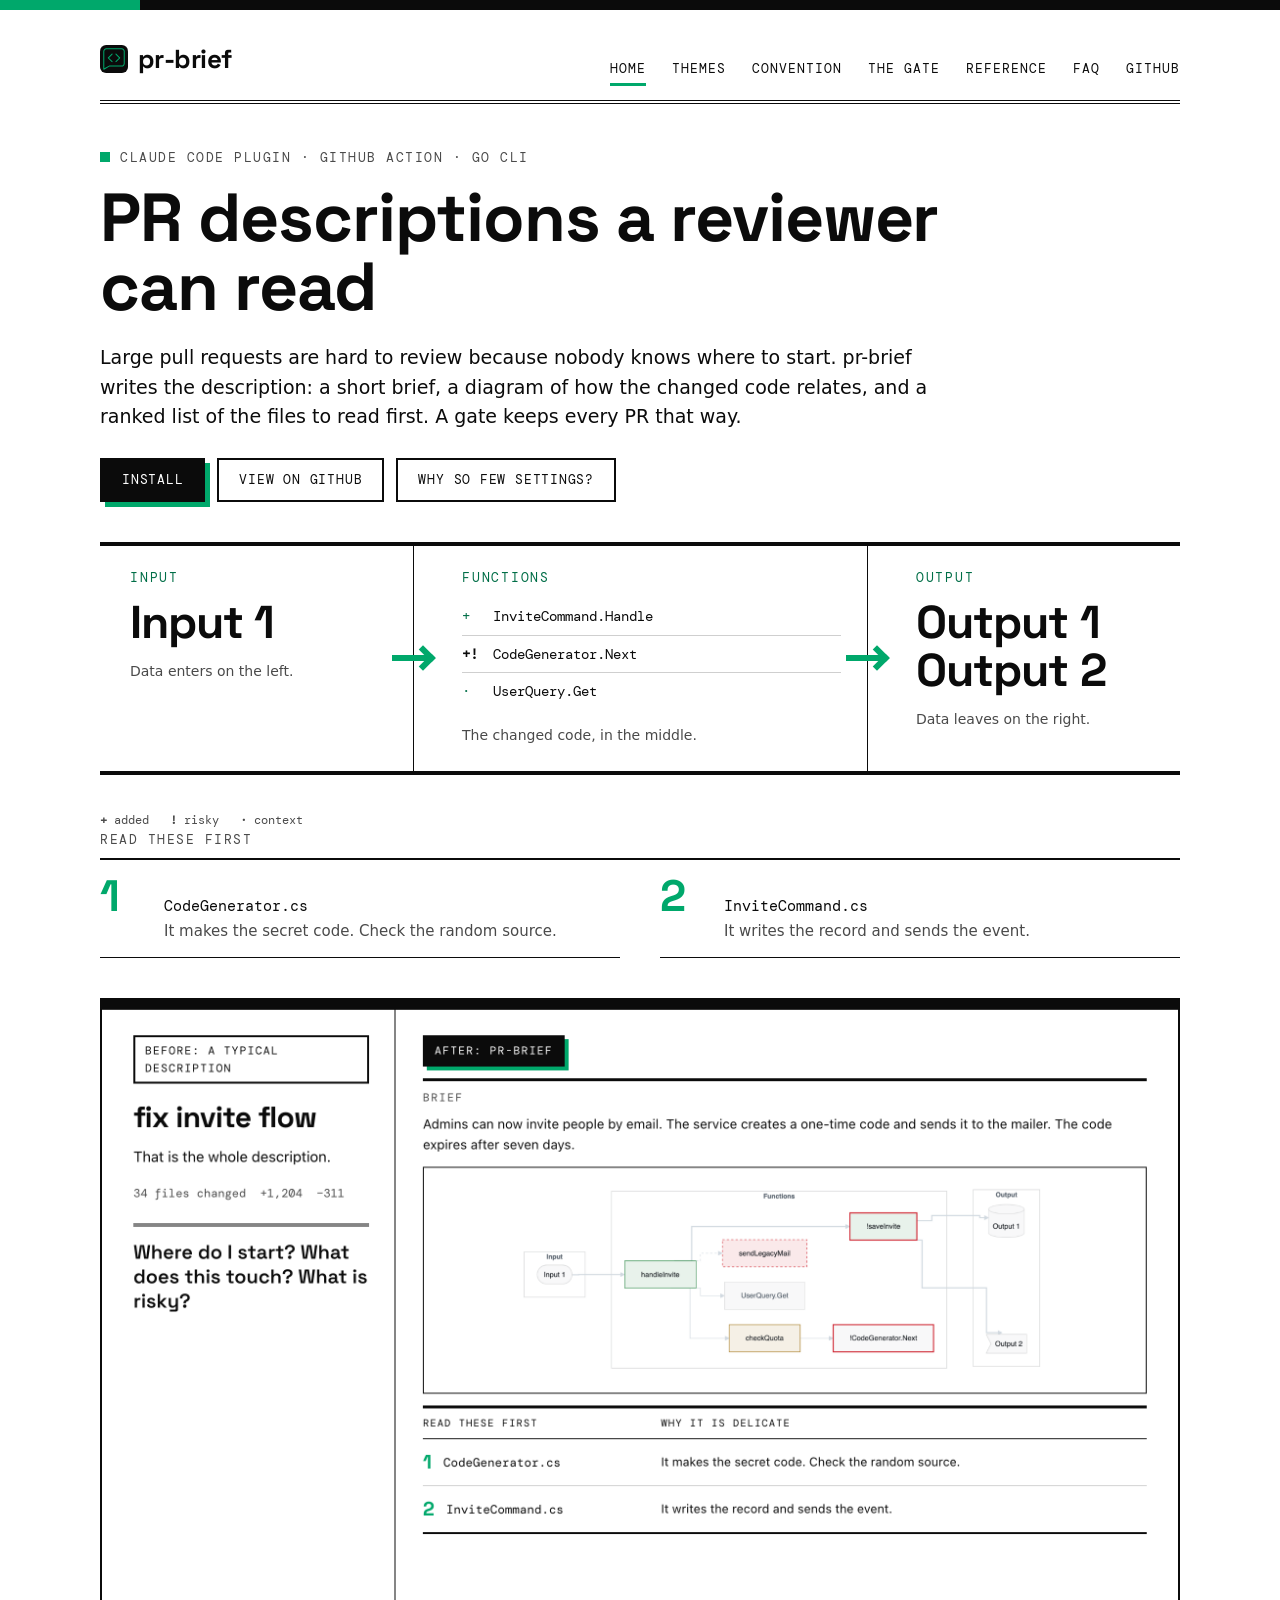
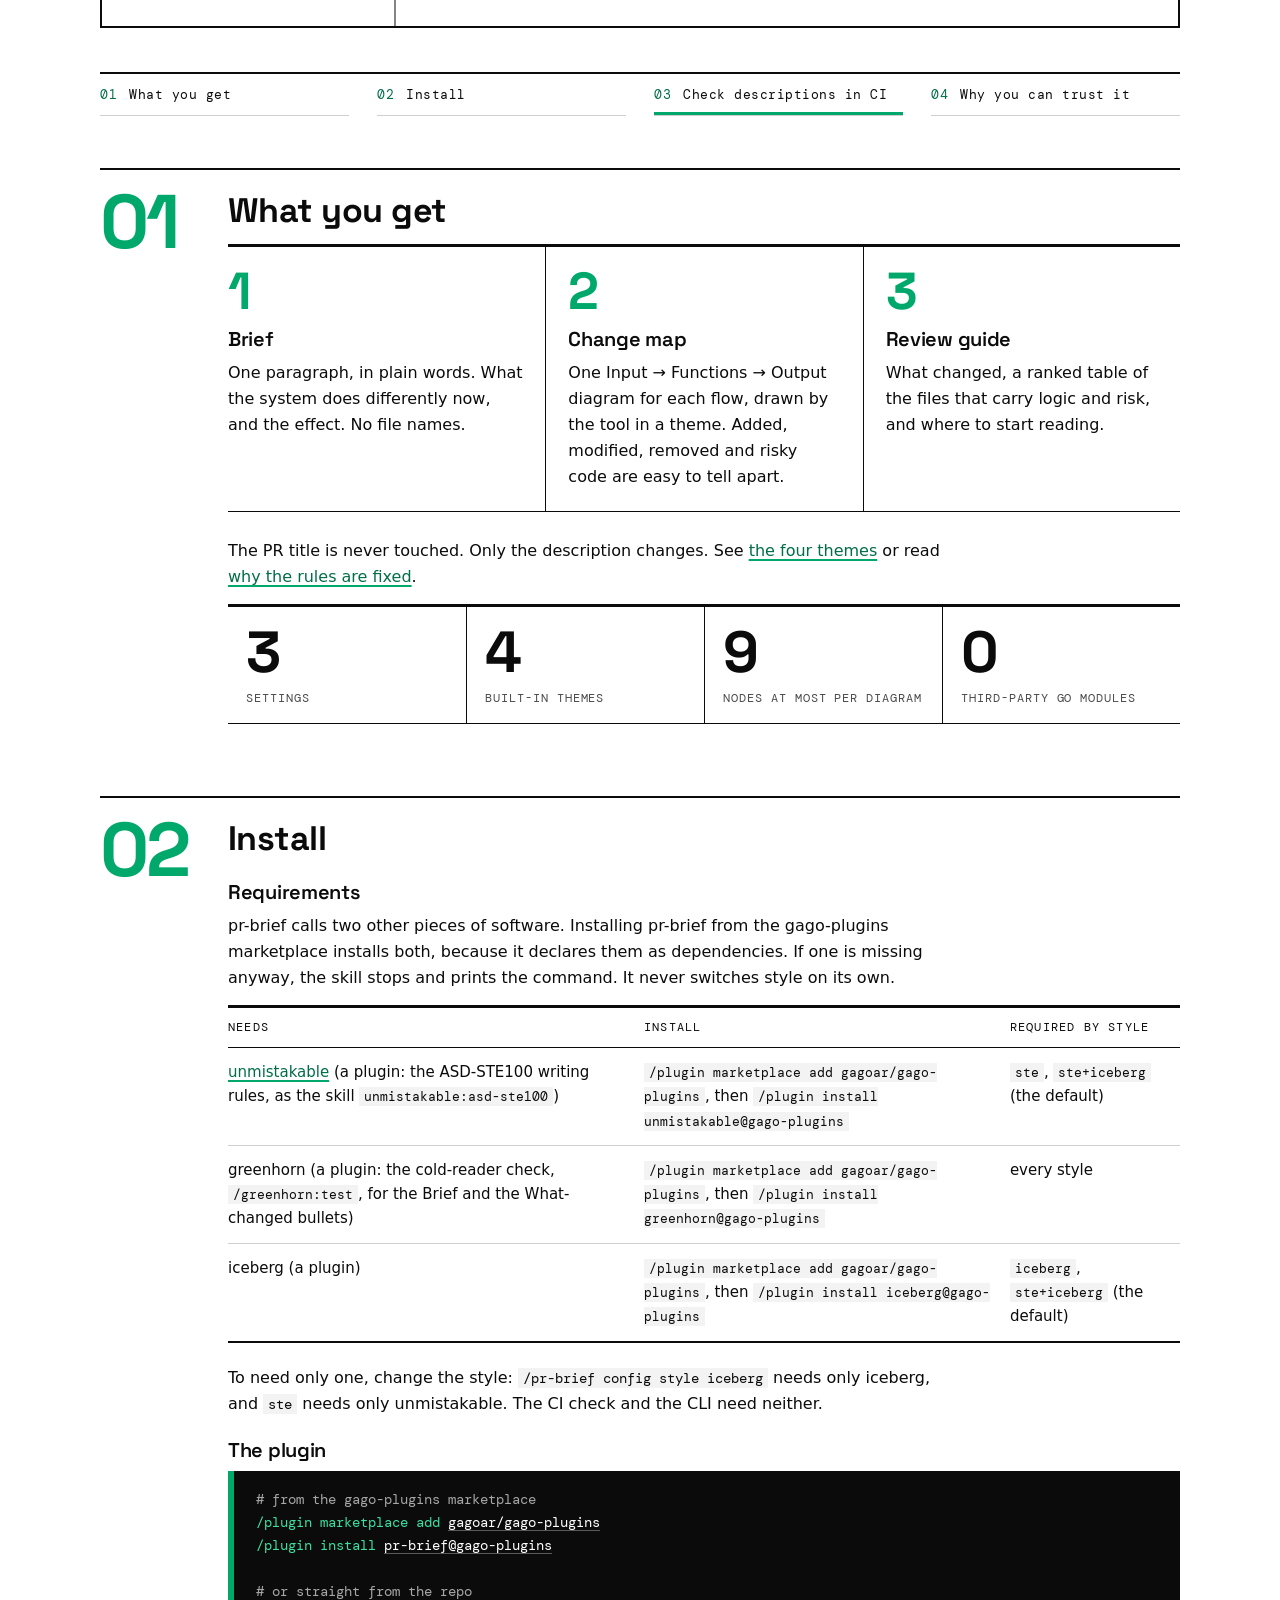
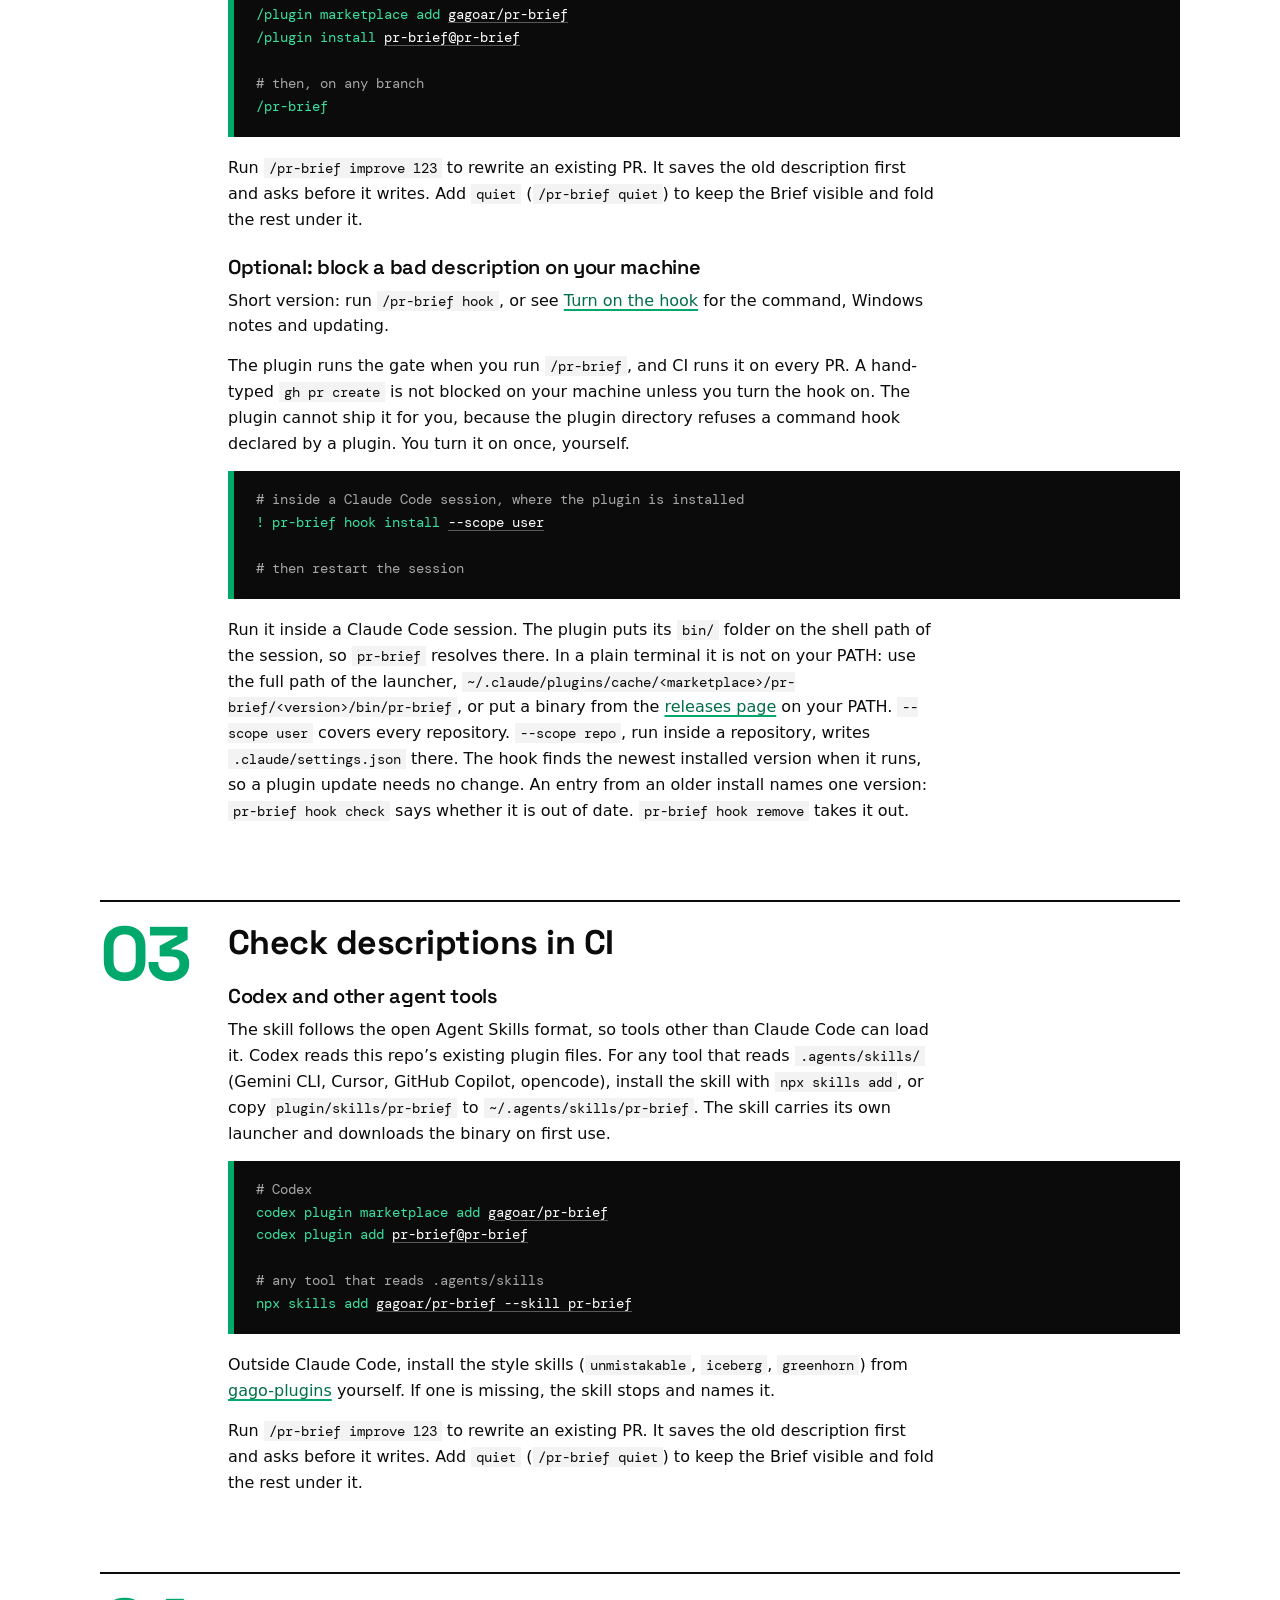
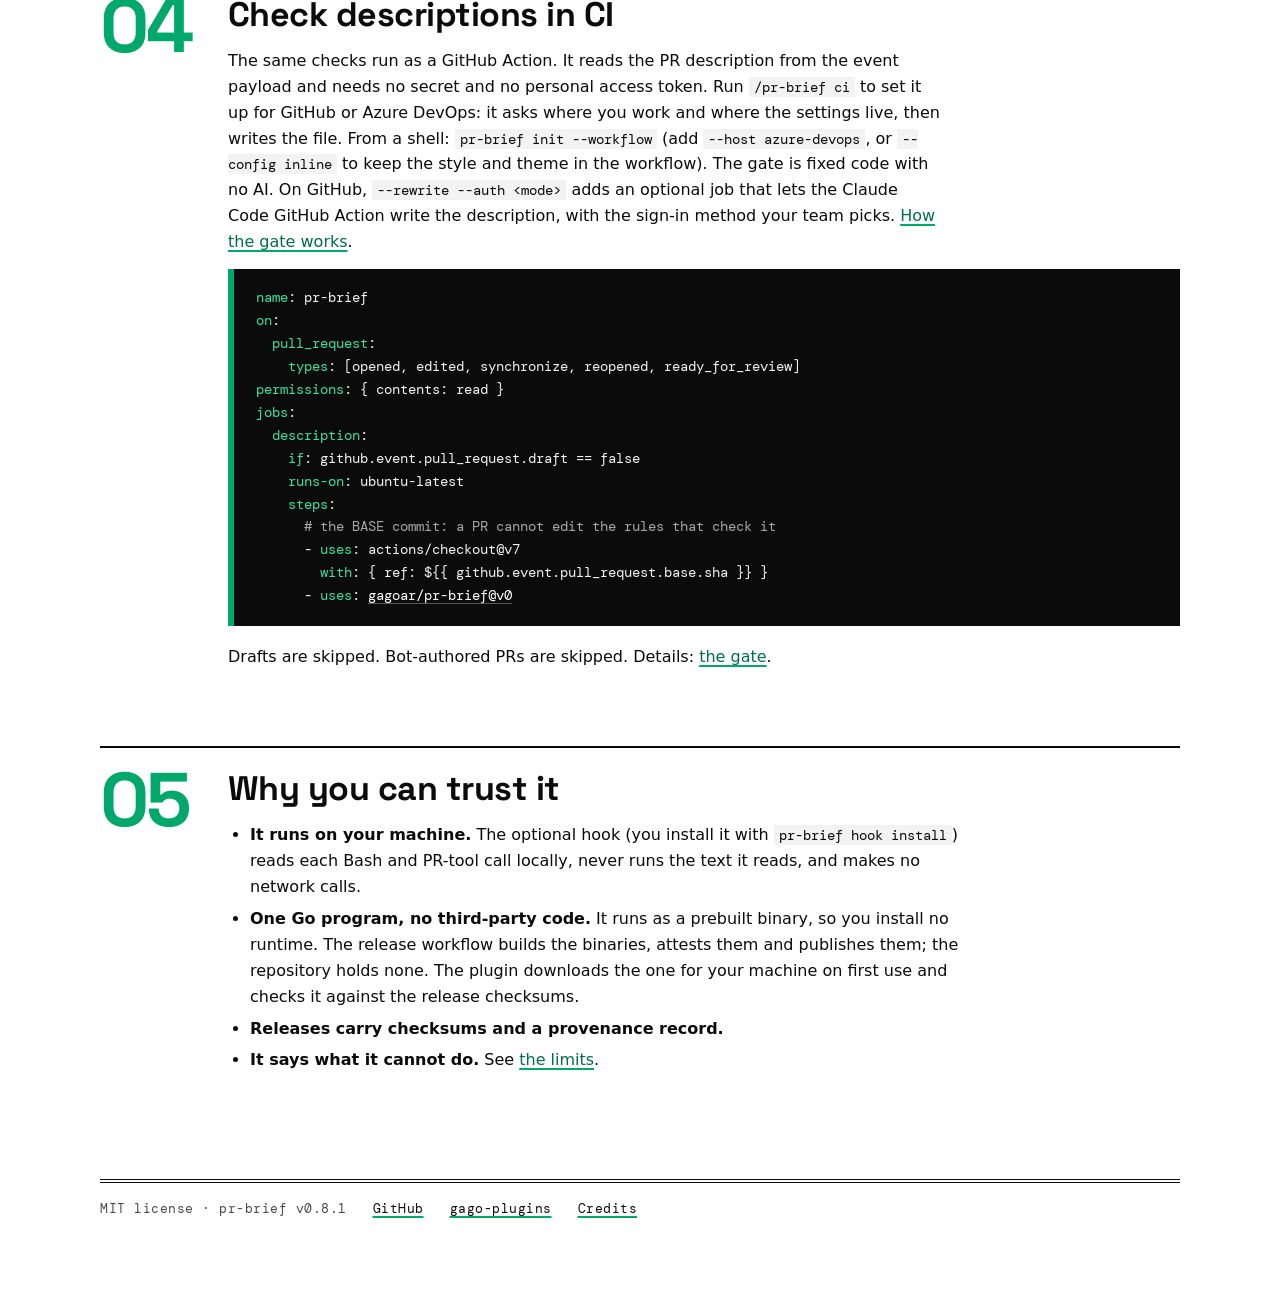
==== commit 70a526fa: "Bump the plugin to 0.8.1" ====
--- a/docs/index.html
+++ b/docs/index.html
@@ -4,12 +4,12 @@
 <meta charset="utf-8">
 <meta name="viewport" content="width=device-width, initial-scale=1">
 <title>pr-brief: PR descriptions a reviewer can read</title>
-<meta name="description" content="A skill for Claude Code and Codex, a GitHub Action and a Go CLI that gives every pull request a brief, themed Input to Functions to Output diagrams, and a ranked read-first list. A gate keeps it that way.">
+<meta name="description" content="A Claude Code plugin, GitHub Action and Go CLI that gives every pull request a brief, themed Input to Functions to Output diagrams, and a ranked read-first list. A gate keeps it that way.">
 <link rel="icon" type="image/svg+xml" href="assets/icon.svg">
 <link rel="canonical" href="https://gagoar.github.io/pr-brief/">
 <meta property="og:type" content="website">
 <meta property="og:title" content="pr-brief: PR descriptions a reviewer can read">
-<meta property="og:description" content="A skill for Claude Code and Codex, a GitHub Action and a Go CLI that gives every pull request a brief, themed Input to Functions to Output diagrams, and a ranked read-first list. A gate keeps it that way.">
+<meta property="og:description" content="A Claude Code plugin, GitHub Action and Go CLI that gives every pull request a brief, themed Input to Functions to Output diagrams, and a ranked read-first list. A gate keeps it that way.">
 <meta property="og:url" content="https://gagoar.github.io/pr-brief/">
 <meta property="og:image" content="https://gagoar.github.io/pr-brief/assets/og.png">
 <meta name="twitter:card" content="summary_large_image">
@@ -19,7 +19,7 @@
 <body>
 <div class="page">
 <nav class="nav"><a class="brand" href="index.html"><img src="assets/icon.svg" alt="" width="26" height="26">pr-brief</a><a class="link here" href="index.html">Home</a><a class="link" href="themes.html">Themes</a><a class="link" href="convention.html">Convention</a><a class="link" href="gate.html">The gate</a><a class="link" href="reference.html">Reference</a><a class="link" href="faq.html">FAQ</a><a class="link" href="https://github.com/gagoar/pr-brief">GitHub</a></nav>
-<header class="hero"><div class="eyebrow">Skill for Claude Code &amp; Codex &middot; GitHub Action &middot; Go CLI</div><h1>PR descriptions a reviewer can read</h1><p class="lead">Large pull requests are hard to review because nobody knows where to start. pr-brief writes the description: a short brief, a diagram of how the changed code relates, and a ranked list of the files to read first. A gate keeps every PR that way.</p><div class="actions"><a class="btn btn-primary" href="#install">Install</a><a class="btn btn-secondary" href="https://github.com/gagoar/pr-brief">View on GitHub</a><a class="btn btn-secondary" href="convention.html">Why so few settings?</a></div><ol class="pb-flow" aria-label="Input, Functions, Output: how every diagram reads"><li class="pb-stage"><span class="pb-tag">Input</span><span class="pb-big">Input 1</span><span class="pb-note">Data enters on the left.</span></li><li class="pb-stage"><span class="pb-tag">Functions</span><ul class="pb-nodes"><li><b>+</b>InviteCommand.Handle</li><li class="pb-risk"><b>+!</b>CodeGenerator.Next</li><li><b>&middot;</b>UserQuery.Get</li></ul><span class="pb-note">The changed code, in the middle.</span></li><li class="pb-stage"><span class="pb-tag">Output</span><span class="pb-big">Output 1<br>Output 2</span><span class="pb-note">Data leaves on the right.</span></li></ol>
+<header class="hero"><div class="eyebrow">Claude Code plugin &middot; GitHub Action &middot; Go CLI</div><h1>PR descriptions a reviewer can read</h1><p class="lead">Large pull requests are hard to review because nobody knows where to start. pr-brief writes the description: a short brief, a diagram of how the changed code relates, and a ranked list of the files to read first. A gate keeps every PR that way.</p><div class="actions"><a class="btn btn-primary" href="#install">Install</a><a class="btn btn-secondary" href="https://github.com/gagoar/pr-brief">View on GitHub</a><a class="btn btn-secondary" href="convention.html">Why so few settings?</a></div><ol class="pb-flow" aria-label="Input, Functions, Output: how every diagram reads"><li class="pb-stage"><span class="pb-tag">Input</span><span class="pb-big">Input 1</span><span class="pb-note">Data enters on the left.</span></li><li class="pb-stage"><span class="pb-tag">Functions</span><ul class="pb-nodes"><li><b>+</b>InviteCommand.Handle</li><li class="pb-risk"><b>+!</b>CodeGenerator.Next</li><li><b>&middot;</b>UserQuery.Get</li></ul><span class="pb-note">The changed code, in the middle.</span></li><li class="pb-stage"><span class="pb-tag">Output</span><span class="pb-big">Output 1<br>Output 2</span><span class="pb-note">Data leaves on the right.</span></li></ol>
 <p class="pb-key"><b>+</b> added &nbsp; <b>!</b> risky &nbsp; <b>&middot;</b> context</p>
 <p class="pb-label">Read these first</p>
 <ol class="pb-read"><li><code>CodeGenerator.cs</code><span>It makes the secret code. Check the random source.</span></li><li><code>InviteCommand.cs</code><span>It writes the record and sends the event.</span></li></ol>
@@ -66,14 +66,14 @@
 <p>Run it inside a Claude Code session. The plugin puts its <code class="inline">bin/</code> folder on the shell path of the session, so <code class="inline">pr-brief</code> resolves there. In a plain terminal it is not on your PATH: use the full path of the launcher, <code class="inline">~/.claude/plugins/cache/&lt;marketplace&gt;/pr-brief/&lt;version&gt;/bin/pr-brief</code>, or put a binary from the <a href="https://github.com/gagoar/pr-brief/releases">releases page</a> on your PATH. <code class="inline">--scope user</code> covers every repository. <code class="inline">--scope repo</code>, run inside a repository, writes <code class="inline">.claude/settings.json</code> there. The hook finds the newest installed version when it runs, so a plugin update needs no change. An entry from an older install names one version: <code class="inline">pr-brief hook check</code> says whether it is out of date. <code class="inline">pr-brief hook remove</code> takes it out.</p>
 </section><section class="sec" id="ci"><h2>Check descriptions in CI</h2>
 <h3>Codex and other agent tools</h3>
-<p>The skill follows the open Agent Skills format, so tools other than Claude Code can load it. pr-brief has been run on Claude Code and on Codex. Codex reads this repo&rsquo;s existing plugin files. Other tools that read <code class="inline">.agents/skills/</code> (Gemini CLI, Cursor, GitHub Copilot, opencode) should find it, but they are untested. Install the skill with <code class="inline">npx skills add</code>, or copy <code class="inline">plugin/skills/pr-brief</code> to <code class="inline">~/.agents/skills/pr-brief</code>. The skill carries its own launcher and downloads the binary on first use.</p>
+<p>The skill follows the open Agent Skills format, so tools other than Claude Code can load it. Codex reads this repo&rsquo;s existing plugin files. For any tool that reads <code class="inline">.agents/skills/</code> (Gemini CLI, Cursor, GitHub Copilot, opencode), install the skill with <code class="inline">npx skills add</code>, or copy <code class="inline">plugin/skills/pr-brief</code> to <code class="inline">~/.agents/skills/pr-brief</code>. The skill carries its own launcher and downloads the binary on first use.</p>
 <div class="code-panel"><pre><span class="cm"># Codex</span>
 <span class="kw">codex plugin marketplace add</span> <span class="str">gagoar/pr-brief</span>
 <span class="kw">codex plugin add</span> <span class="str">pr-brief@pr-brief</span>
 
 <span class="cm"># any tool that reads .agents/skills</span>
 <span class="kw">npx skills add</span> <span class="str">gagoar/pr-brief --skill pr-brief</span></pre></div>
-<p>On Codex, install the style skills yourself, because plugin dependencies are a Claude Code feature: <code class="inline">codex plugin marketplace add gagoar/gago-plugins</code>, then <code class="inline">codex plugin add iceberg@gago-plugins</code> and <code class="inline">codex plugin add greenhorn@gago-plugins</code>. For unmistakable, use its own marketplace: <code class="inline">codex plugin marketplace add gagoar/unmistakable</code>, then <code class="inline">codex plugin add unmistakable@unmistakable</code>. If a style skill is missing, pr-brief stops and names it.</p>
+<p>Outside Claude Code, install the style skills (<code class="inline">unmistakable</code>, <code class="inline">iceberg</code>, <code class="inline">greenhorn</code>) from <a href="https://github.com/gagoar/gago-plugins">gago-plugins</a> yourself. If one is missing, the skill stops and names it.</p>
 <p>Run <code class="inline">/pr-brief improve 123</code> to rewrite an existing PR. It saves the old description first and asks before it writes. Add <code class="inline">quiet</code> (<code class="inline">/pr-brief quiet</code>) to keep the Brief visible and fold the rest under it.</p></section><section class="sec" id="ci"><h2>Check descriptions in CI</h2>
 <p>The same checks run as a GitHub Action. It reads the PR description from the event payload and needs no secret and no personal access token. Run <code class="inline">/pr-brief ci</code> to set it up for GitHub or Azure DevOps: it asks where you work and where the settings live, then writes the file. From a shell: <code class="inline">pr-brief init --workflow</code> (add <code class="inline">--host azure-devops</code>, or <code class="inline">--config inline</code> to keep the style and theme in the workflow). The gate is fixed code with no AI. On GitHub, <code class="inline">--rewrite --auth &lt;mode&gt;</code> adds an optional job that lets the Claude Code GitHub Action write the description, with the sign-in method your team picks. <a href="gate.html">How the gate works</a>.</p>
 <div class="code-panel"><pre><span class="kw">name</span>: pr-brief
@@ -97,7 +97,7 @@
  <li><strong>Releases carry checksums and a provenance record.</strong></li>
  <li><strong>It says what it cannot do.</strong> See <a href="faq.html">the limits</a>.</li>
 </ul></section></main></div>
-<footer class="foot"><span>MIT license &middot; pr-brief v0.8.0</span><a href="https://github.com/gagoar/pr-brief">GitHub</a><a href="https://gagoar.github.io/gago-plugins/">gago-plugins</a><a href="https://github.com/gagoar/pr-brief/blob/main/THIRD_PARTY_NOTICES.md">Credits</a></footer>
+<footer class="foot"><span>MIT license &middot; pr-brief v0.8.1</span><a href="https://github.com/gagoar/pr-brief">GitHub</a><a href="https://gagoar.github.io/gago-plugins/">gago-plugins</a><a href="https://github.com/gagoar/pr-brief/blob/main/THIRD_PARTY_NOTICES.md">Credits</a></footer>
 </div>
 <script>
 // Highlight the table-of-contents entry of the section in view.
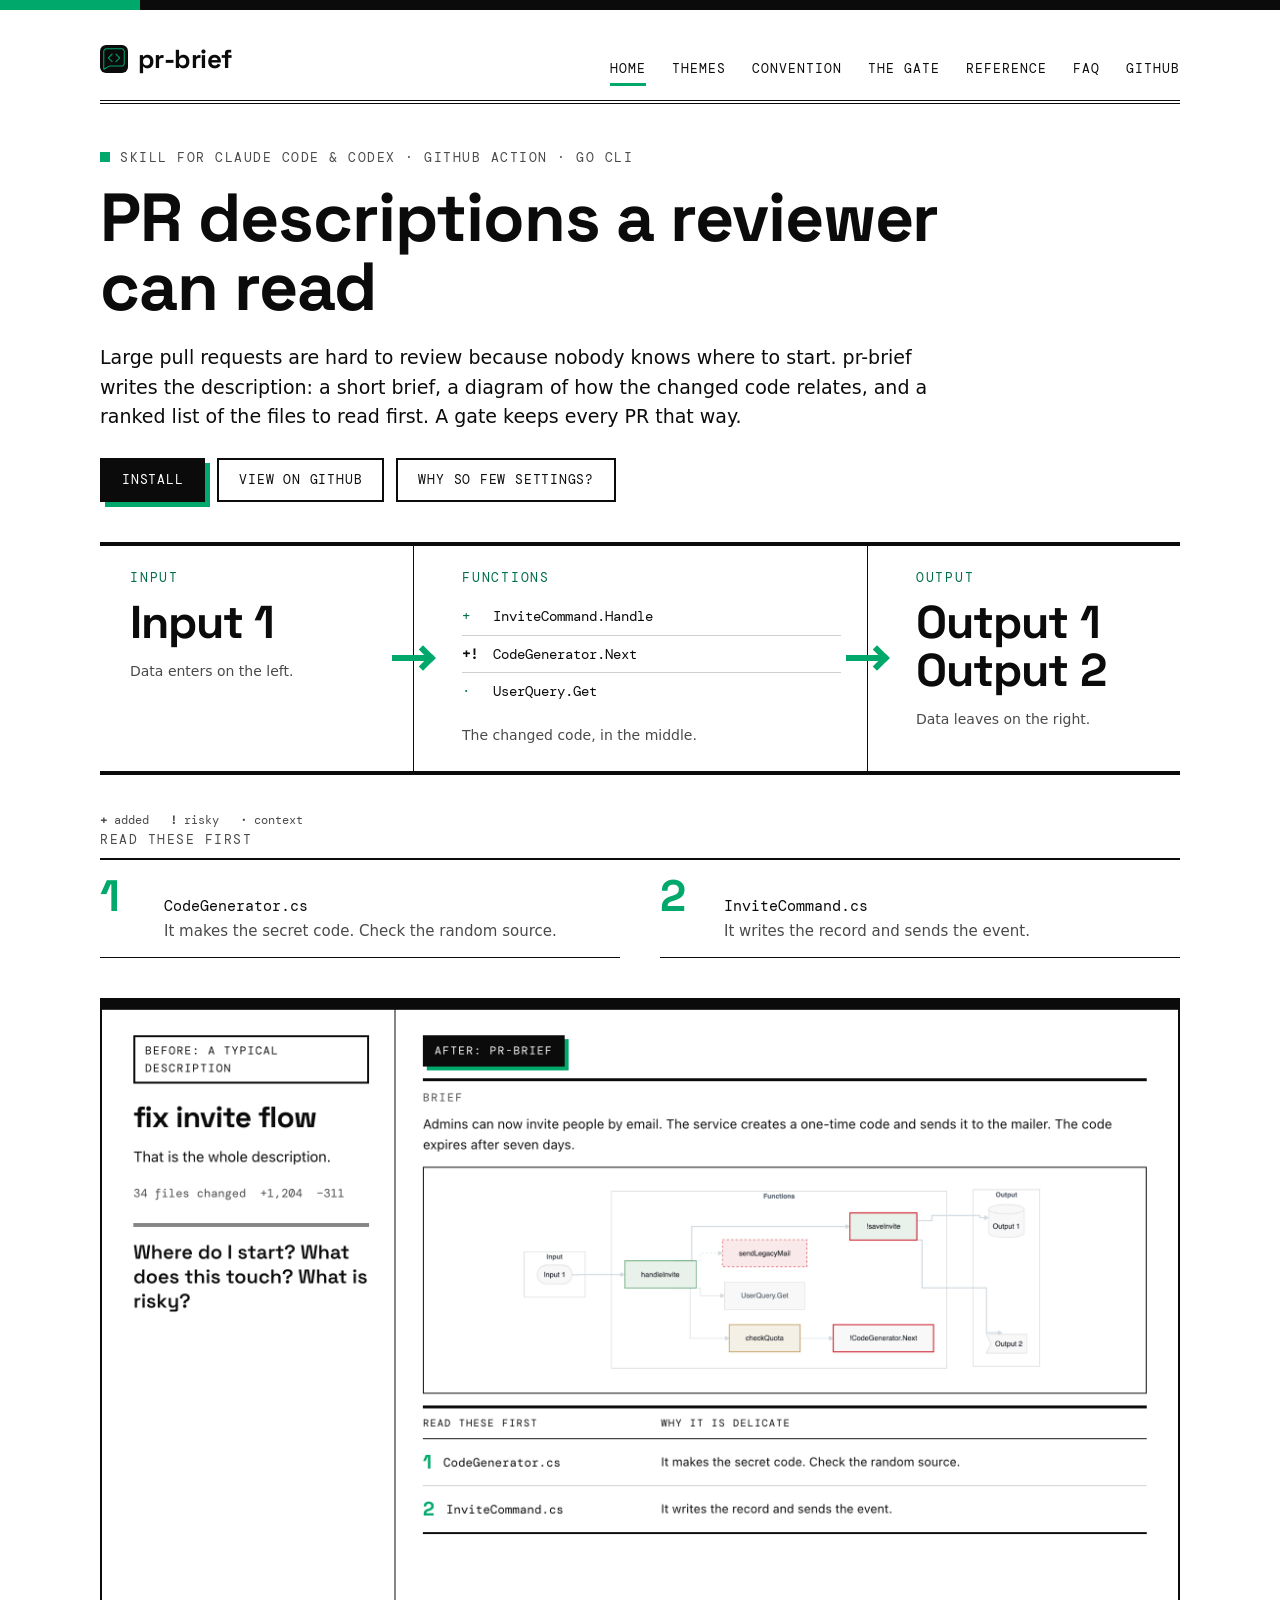
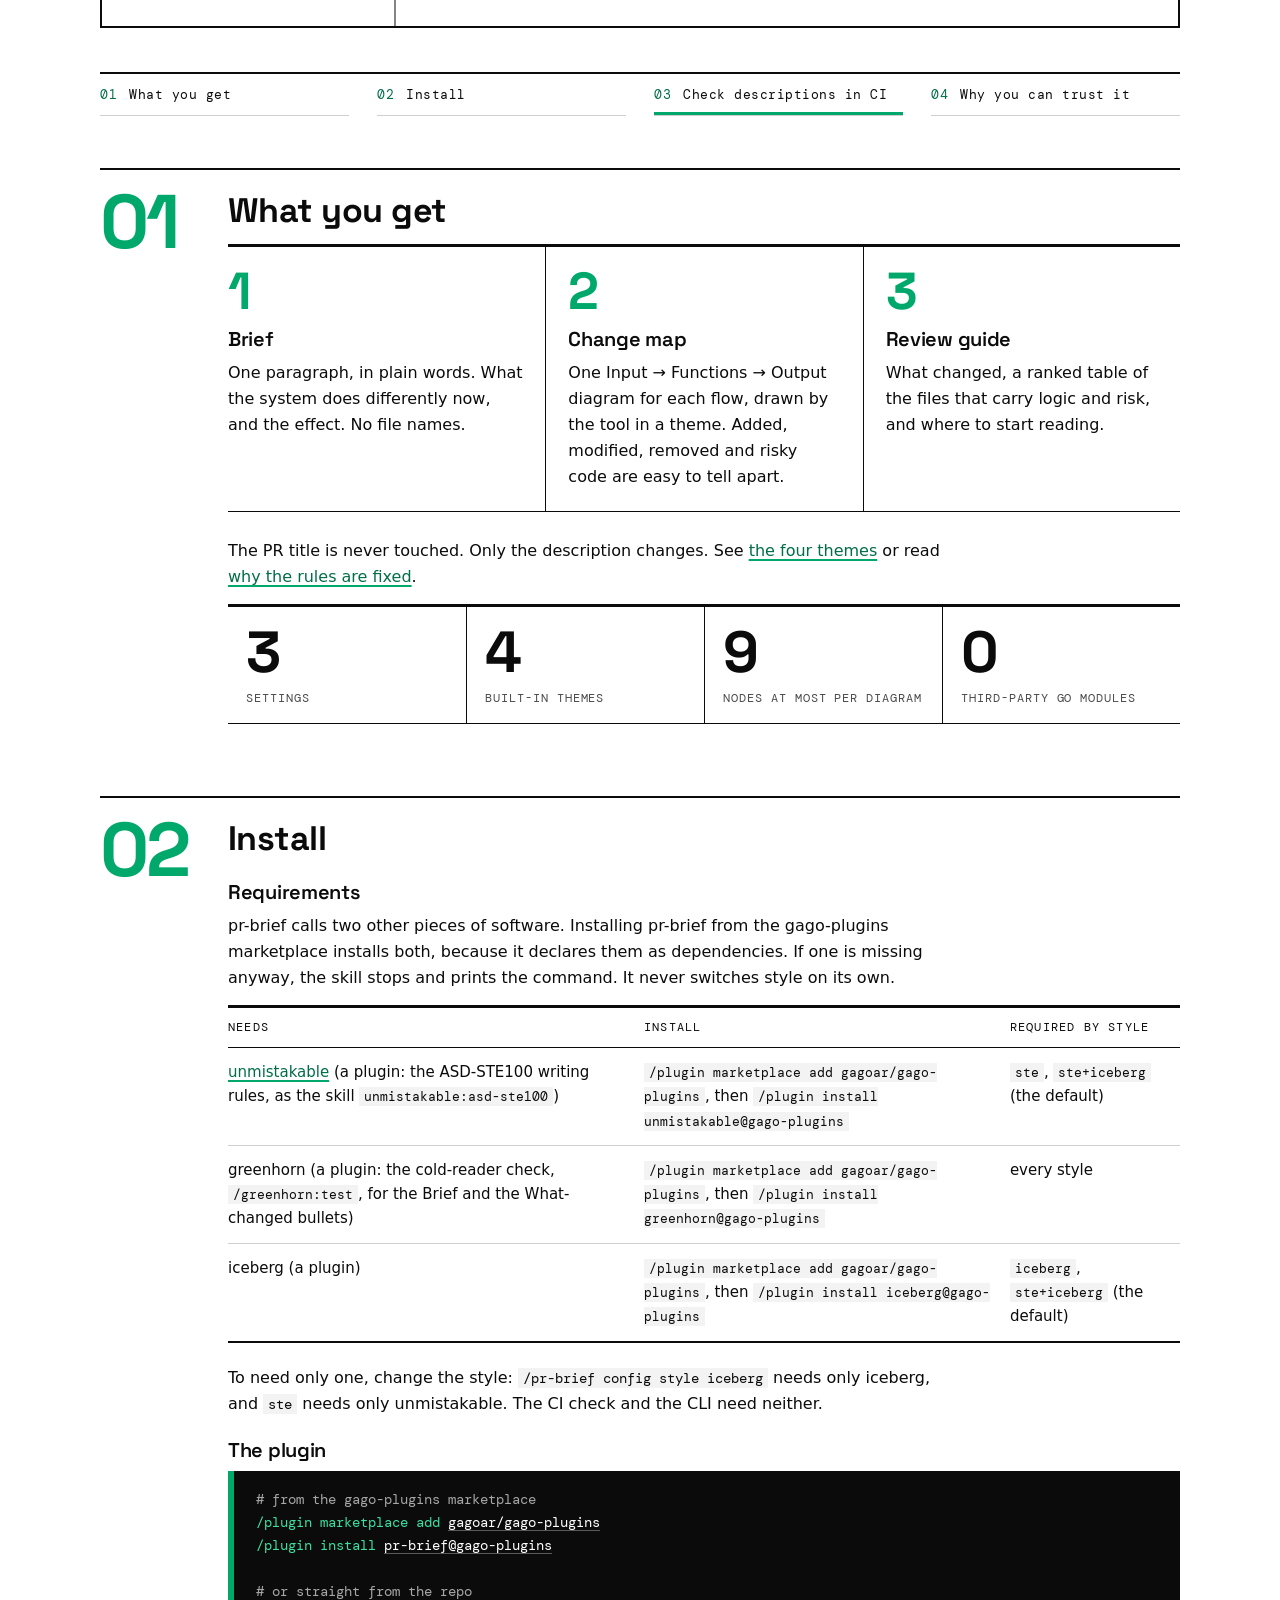
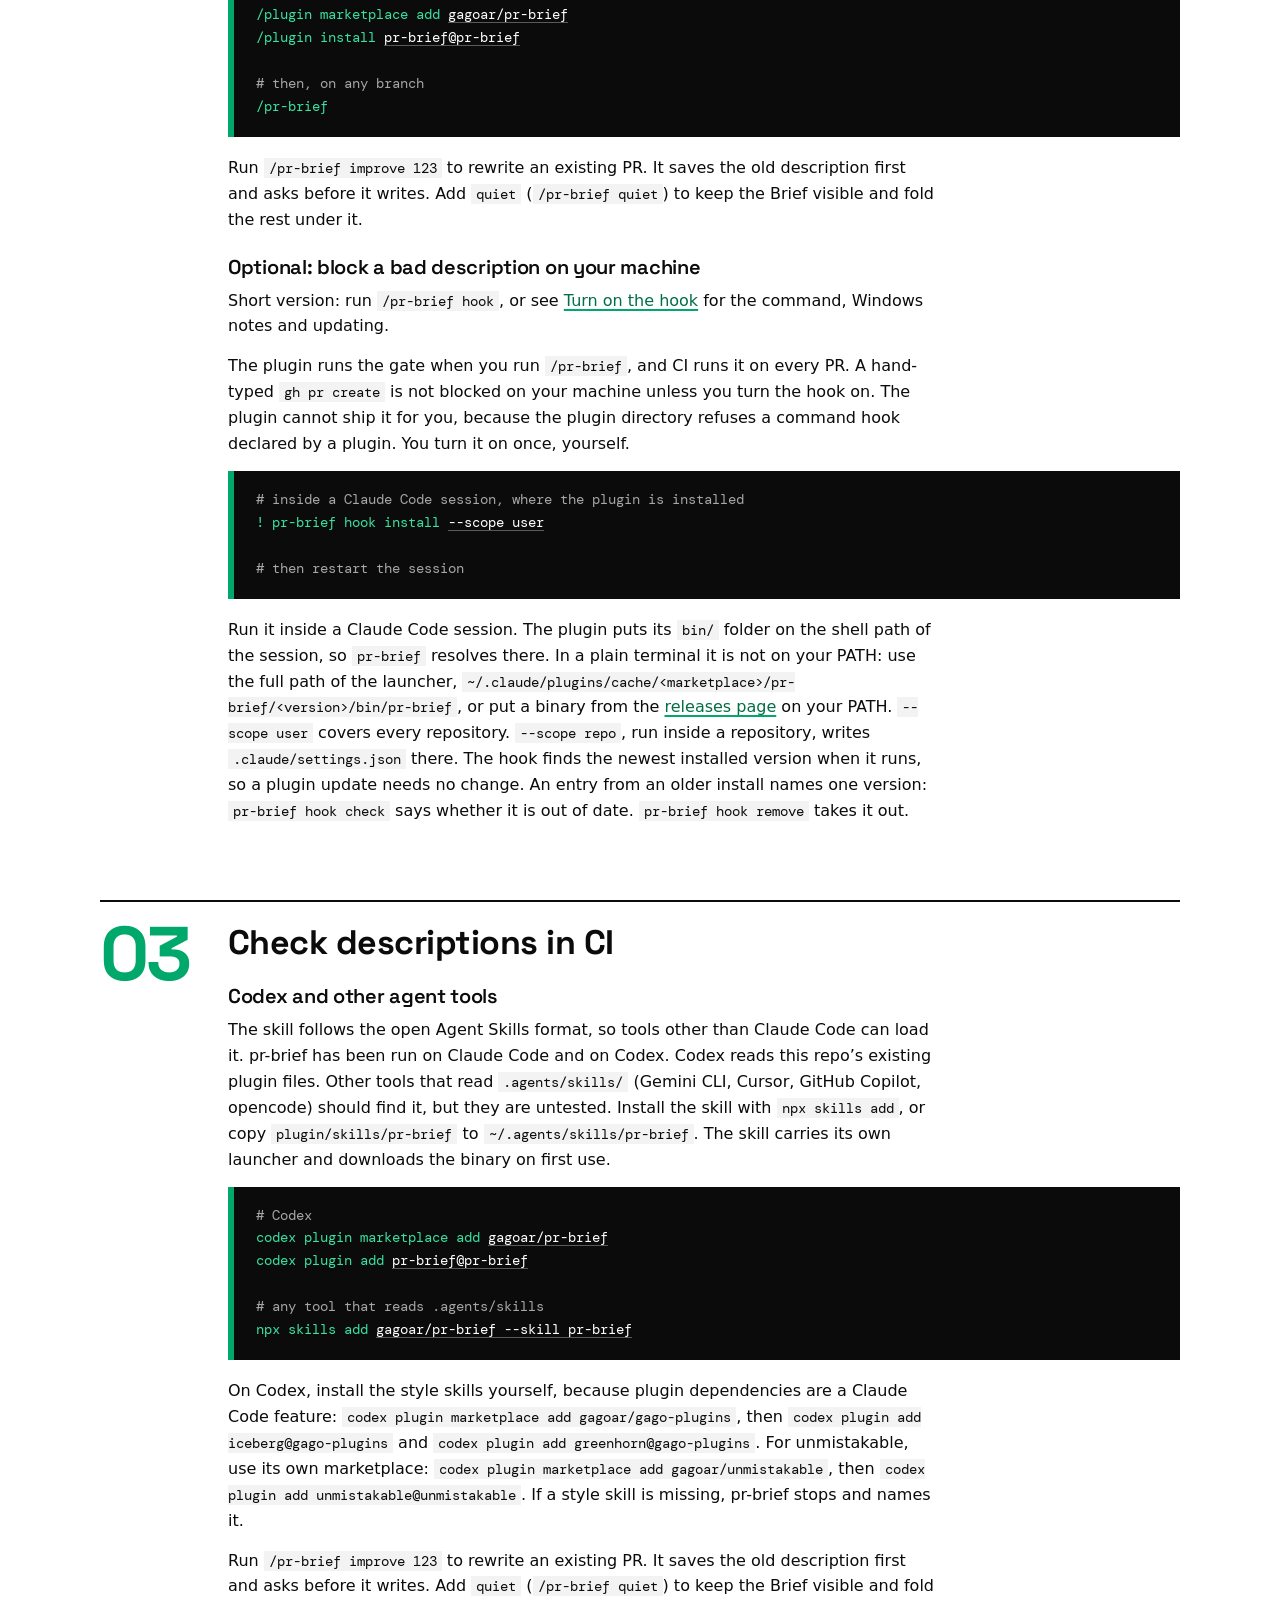
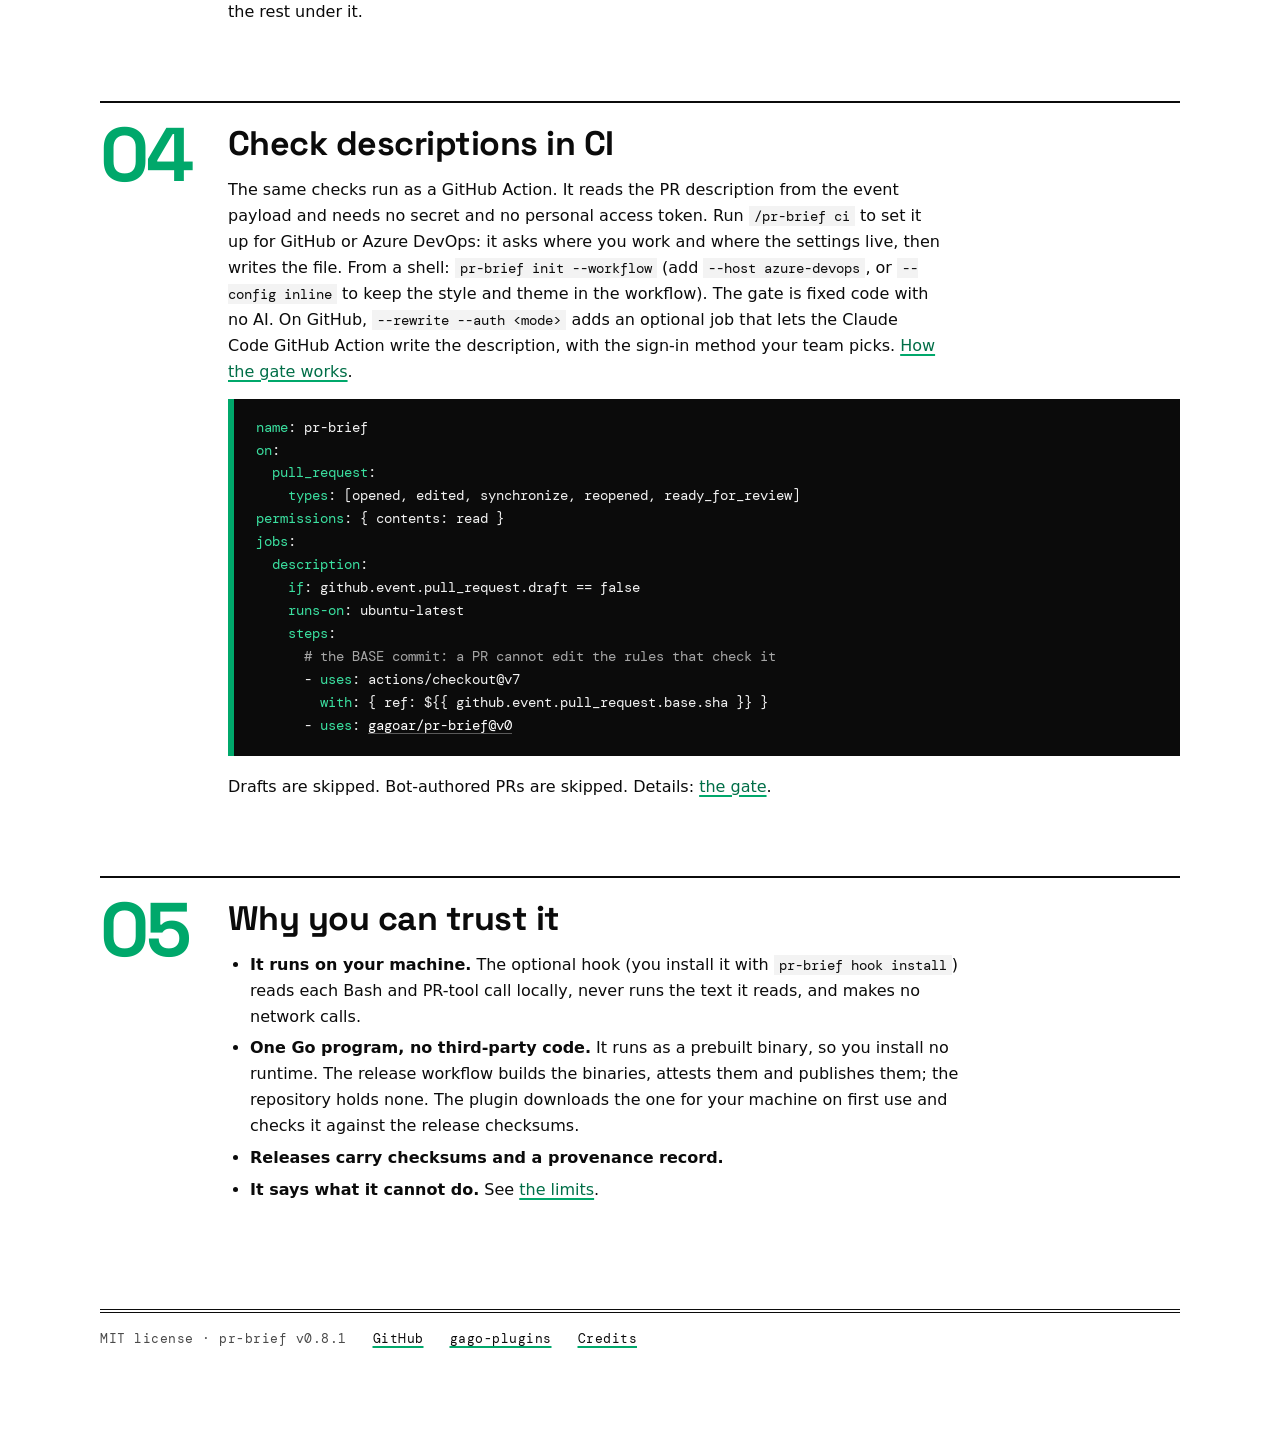
==== commit 1a8fb440: "Merge branch 'main' into docs-works-on-codex" ====
--- a/docs/index.html
+++ b/docs/index.html
@@ -4,12 +4,12 @@
 <meta charset="utf-8">
 <meta name="viewport" content="width=device-width, initial-scale=1">
 <title>pr-brief: PR descriptions a reviewer can read</title>
-<meta name="description" content="A Claude Code plugin, GitHub Action and Go CLI that gives every pull request a brief, themed Input to Functions to Output diagrams, and a ranked read-first list. A gate keeps it that way.">
+<meta name="description" content="A skill for Claude Code and Codex, a GitHub Action and a Go CLI that gives every pull request a brief, themed Input to Functions to Output diagrams, and a ranked read-first list. A gate keeps it that way.">
 <link rel="icon" type="image/svg+xml" href="assets/icon.svg">
 <link rel="canonical" href="https://gagoar.github.io/pr-brief/">
 <meta property="og:type" content="website">
 <meta property="og:title" content="pr-brief: PR descriptions a reviewer can read">
-<meta property="og:description" content="A Claude Code plugin, GitHub Action and Go CLI that gives every pull request a brief, themed Input to Functions to Output diagrams, and a ranked read-first list. A gate keeps it that way.">
+<meta property="og:description" content="A skill for Claude Code and Codex, a GitHub Action and a Go CLI that gives every pull request a brief, themed Input to Functions to Output diagrams, and a ranked read-first list. A gate keeps it that way.">
 <meta property="og:url" content="https://gagoar.github.io/pr-brief/">
 <meta property="og:image" content="https://gagoar.github.io/pr-brief/assets/og.png">
 <meta name="twitter:card" content="summary_large_image">
@@ -19,7 +19,7 @@
 <body>
 <div class="page">
 <nav class="nav"><a class="brand" href="index.html"><img src="assets/icon.svg" alt="" width="26" height="26">pr-brief</a><a class="link here" href="index.html">Home</a><a class="link" href="themes.html">Themes</a><a class="link" href="convention.html">Convention</a><a class="link" href="gate.html">The gate</a><a class="link" href="reference.html">Reference</a><a class="link" href="faq.html">FAQ</a><a class="link" href="https://github.com/gagoar/pr-brief">GitHub</a></nav>
-<header class="hero"><div class="eyebrow">Claude Code plugin &middot; GitHub Action &middot; Go CLI</div><h1>PR descriptions a reviewer can read</h1><p class="lead">Large pull requests are hard to review because nobody knows where to start. pr-brief writes the description: a short brief, a diagram of how the changed code relates, and a ranked list of the files to read first. A gate keeps every PR that way.</p><div class="actions"><a class="btn btn-primary" href="#install">Install</a><a class="btn btn-secondary" href="https://github.com/gagoar/pr-brief">View on GitHub</a><a class="btn btn-secondary" href="convention.html">Why so few settings?</a></div><ol class="pb-flow" aria-label="Input, Functions, Output: how every diagram reads"><li class="pb-stage"><span class="pb-tag">Input</span><span class="pb-big">Input 1</span><span class="pb-note">Data enters on the left.</span></li><li class="pb-stage"><span class="pb-tag">Functions</span><ul class="pb-nodes"><li><b>+</b>InviteCommand.Handle</li><li class="pb-risk"><b>+!</b>CodeGenerator.Next</li><li><b>&middot;</b>UserQuery.Get</li></ul><span class="pb-note">The changed code, in the middle.</span></li><li class="pb-stage"><span class="pb-tag">Output</span><span class="pb-big">Output 1<br>Output 2</span><span class="pb-note">Data leaves on the right.</span></li></ol>
+<header class="hero"><div class="eyebrow">Skill for Claude Code &amp; Codex &middot; GitHub Action &middot; Go CLI</div><h1>PR descriptions a reviewer can read</h1><p class="lead">Large pull requests are hard to review because nobody knows where to start. pr-brief writes the description: a short brief, a diagram of how the changed code relates, and a ranked list of the files to read first. A gate keeps every PR that way.</p><div class="actions"><a class="btn btn-primary" href="#install">Install</a><a class="btn btn-secondary" href="https://github.com/gagoar/pr-brief">View on GitHub</a><a class="btn btn-secondary" href="convention.html">Why so few settings?</a></div><ol class="pb-flow" aria-label="Input, Functions, Output: how every diagram reads"><li class="pb-stage"><span class="pb-tag">Input</span><span class="pb-big">Input 1</span><span class="pb-note">Data enters on the left.</span></li><li class="pb-stage"><span class="pb-tag">Functions</span><ul class="pb-nodes"><li><b>+</b>InviteCommand.Handle</li><li class="pb-risk"><b>+!</b>CodeGenerator.Next</li><li><b>&middot;</b>UserQuery.Get</li></ul><span class="pb-note">The changed code, in the middle.</span></li><li class="pb-stage"><span class="pb-tag">Output</span><span class="pb-big">Output 1<br>Output 2</span><span class="pb-note">Data leaves on the right.</span></li></ol>
 <p class="pb-key"><b>+</b> added &nbsp; <b>!</b> risky &nbsp; <b>&middot;</b> context</p>
 <p class="pb-label">Read these first</p>
 <ol class="pb-read"><li><code>CodeGenerator.cs</code><span>It makes the secret code. Check the random source.</span></li><li><code>InviteCommand.cs</code><span>It writes the record and sends the event.</span></li></ol>
@@ -66,14 +66,14 @@
 <p>Run it inside a Claude Code session. The plugin puts its <code class="inline">bin/</code> folder on the shell path of the session, so <code class="inline">pr-brief</code> resolves there. In a plain terminal it is not on your PATH: use the full path of the launcher, <code class="inline">~/.claude/plugins/cache/&lt;marketplace&gt;/pr-brief/&lt;version&gt;/bin/pr-brief</code>, or put a binary from the <a href="https://github.com/gagoar/pr-brief/releases">releases page</a> on your PATH. <code class="inline">--scope user</code> covers every repository. <code class="inline">--scope repo</code>, run inside a repository, writes <code class="inline">.claude/settings.json</code> there. The hook finds the newest installed version when it runs, so a plugin update needs no change. An entry from an older install names one version: <code class="inline">pr-brief hook check</code> says whether it is out of date. <code class="inline">pr-brief hook remove</code> takes it out.</p>
 </section><section class="sec" id="ci"><h2>Check descriptions in CI</h2>
 <h3>Codex and other agent tools</h3>
-<p>The skill follows the open Agent Skills format, so tools other than Claude Code can load it. Codex reads this repo&rsquo;s existing plugin files. For any tool that reads <code class="inline">.agents/skills/</code> (Gemini CLI, Cursor, GitHub Copilot, opencode), install the skill with <code class="inline">npx skills add</code>, or copy <code class="inline">plugin/skills/pr-brief</code> to <code class="inline">~/.agents/skills/pr-brief</code>. The skill carries its own launcher and downloads the binary on first use.</p>
+<p>The skill follows the open Agent Skills format, so tools other than Claude Code can load it. pr-brief has been run on Claude Code and on Codex. Codex reads this repo&rsquo;s existing plugin files. Other tools that read <code class="inline">.agents/skills/</code> (Gemini CLI, Cursor, GitHub Copilot, opencode) should find it, but they are untested. Install the skill with <code class="inline">npx skills add</code>, or copy <code class="inline">plugin/skills/pr-brief</code> to <code class="inline">~/.agents/skills/pr-brief</code>. The skill carries its own launcher and downloads the binary on first use.</p>
 <div class="code-panel"><pre><span class="cm"># Codex</span>
 <span class="kw">codex plugin marketplace add</span> <span class="str">gagoar/pr-brief</span>
 <span class="kw">codex plugin add</span> <span class="str">pr-brief@pr-brief</span>
 
 <span class="cm"># any tool that reads .agents/skills</span>
 <span class="kw">npx skills add</span> <span class="str">gagoar/pr-brief --skill pr-brief</span></pre></div>
-<p>Outside Claude Code, install the style skills (<code class="inline">unmistakable</code>, <code class="inline">iceberg</code>, <code class="inline">greenhorn</code>) from <a href="https://github.com/gagoar/gago-plugins">gago-plugins</a> yourself. If one is missing, the skill stops and names it.</p>
+<p>On Codex, install the style skills yourself, because plugin dependencies are a Claude Code feature: <code class="inline">codex plugin marketplace add gagoar/gago-plugins</code>, then <code class="inline">codex plugin add iceberg@gago-plugins</code> and <code class="inline">codex plugin add greenhorn@gago-plugins</code>. For unmistakable, use its own marketplace: <code class="inline">codex plugin marketplace add gagoar/unmistakable</code>, then <code class="inline">codex plugin add unmistakable@unmistakable</code>. If a style skill is missing, pr-brief stops and names it.</p>
 <p>Run <code class="inline">/pr-brief improve 123</code> to rewrite an existing PR. It saves the old description first and asks before it writes. Add <code class="inline">quiet</code> (<code class="inline">/pr-brief quiet</code>) to keep the Brief visible and fold the rest under it.</p></section><section class="sec" id="ci"><h2>Check descriptions in CI</h2>
 <p>The same checks run as a GitHub Action. It reads the PR description from the event payload and needs no secret and no personal access token. Run <code class="inline">/pr-brief ci</code> to set it up for GitHub or Azure DevOps: it asks where you work and where the settings live, then writes the file. From a shell: <code class="inline">pr-brief init --workflow</code> (add <code class="inline">--host azure-devops</code>, or <code class="inline">--config inline</code> to keep the style and theme in the workflow). The gate is fixed code with no AI. On GitHub, <code class="inline">--rewrite --auth &lt;mode&gt;</code> adds an optional job that lets the Claude Code GitHub Action write the description, with the sign-in method your team picks. <a href="gate.html">How the gate works</a>.</p>
 <div class="code-panel"><pre><span class="kw">name</span>: pr-brief
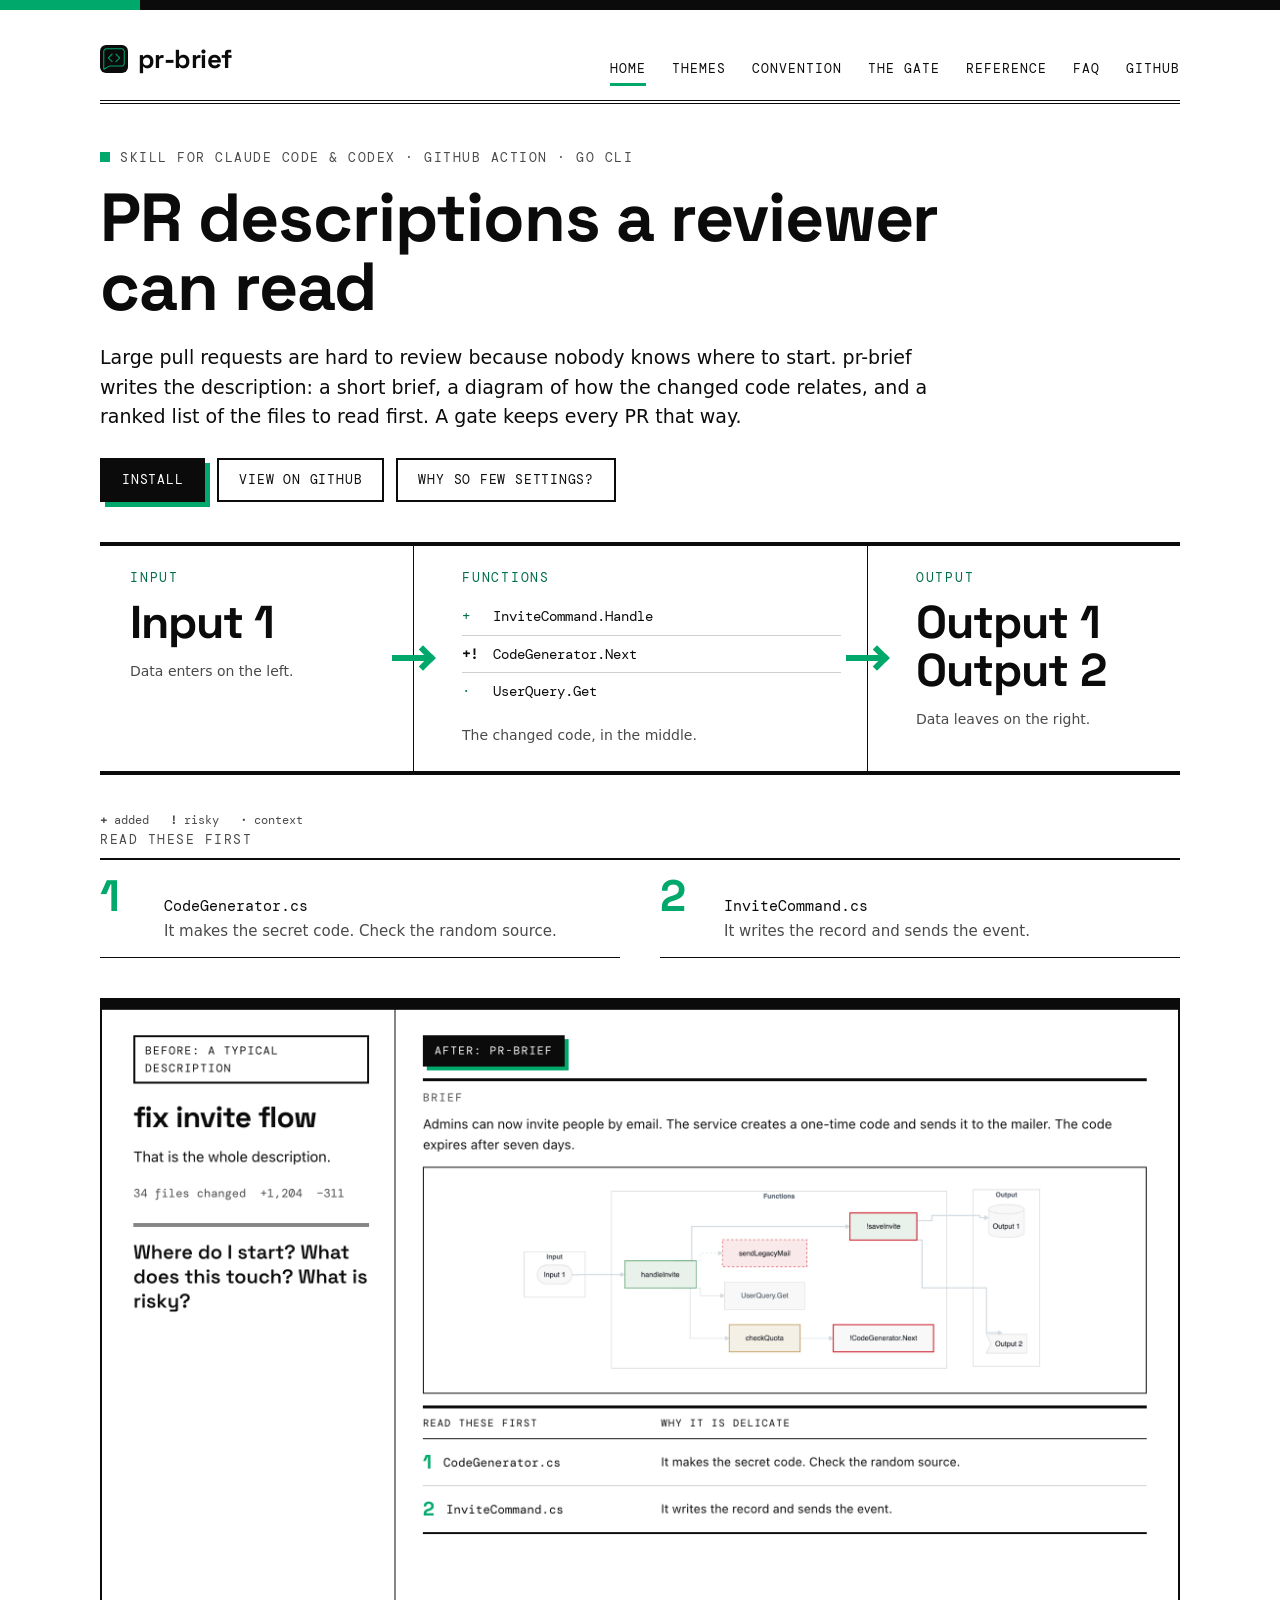
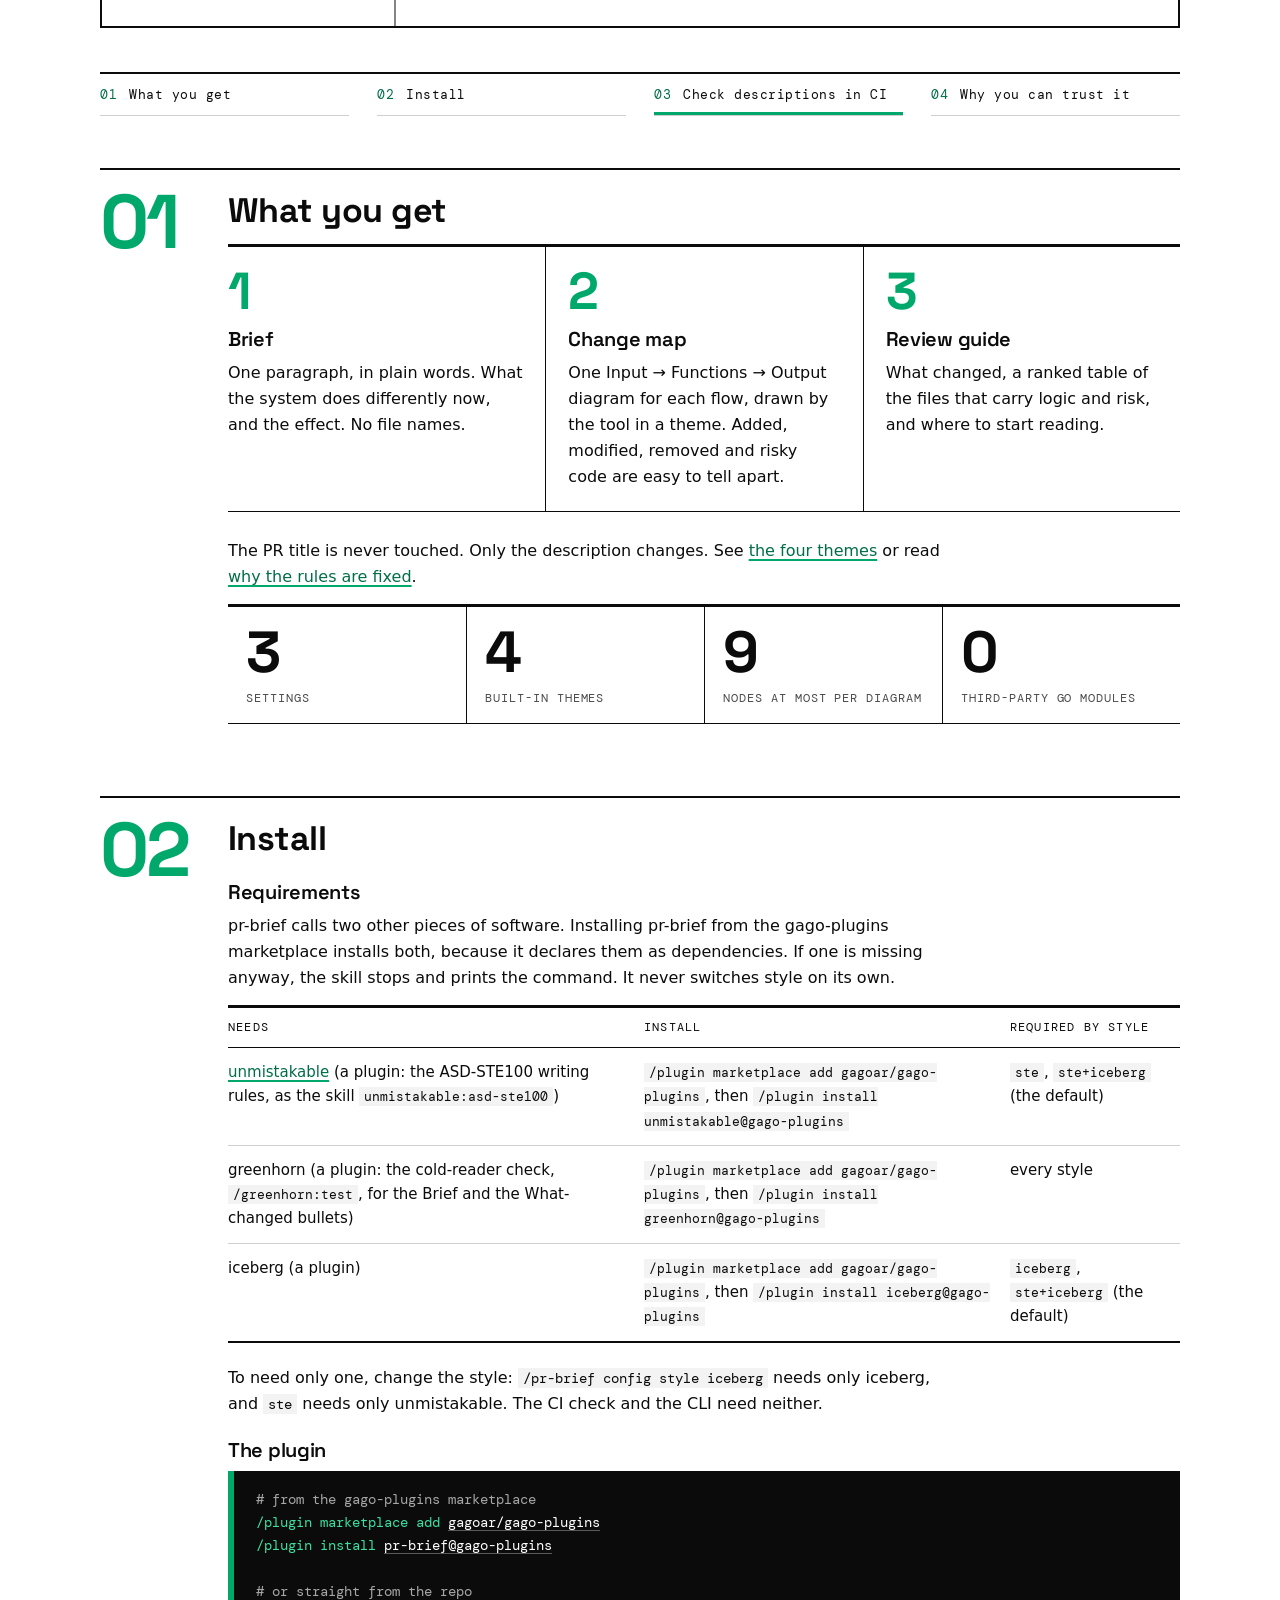
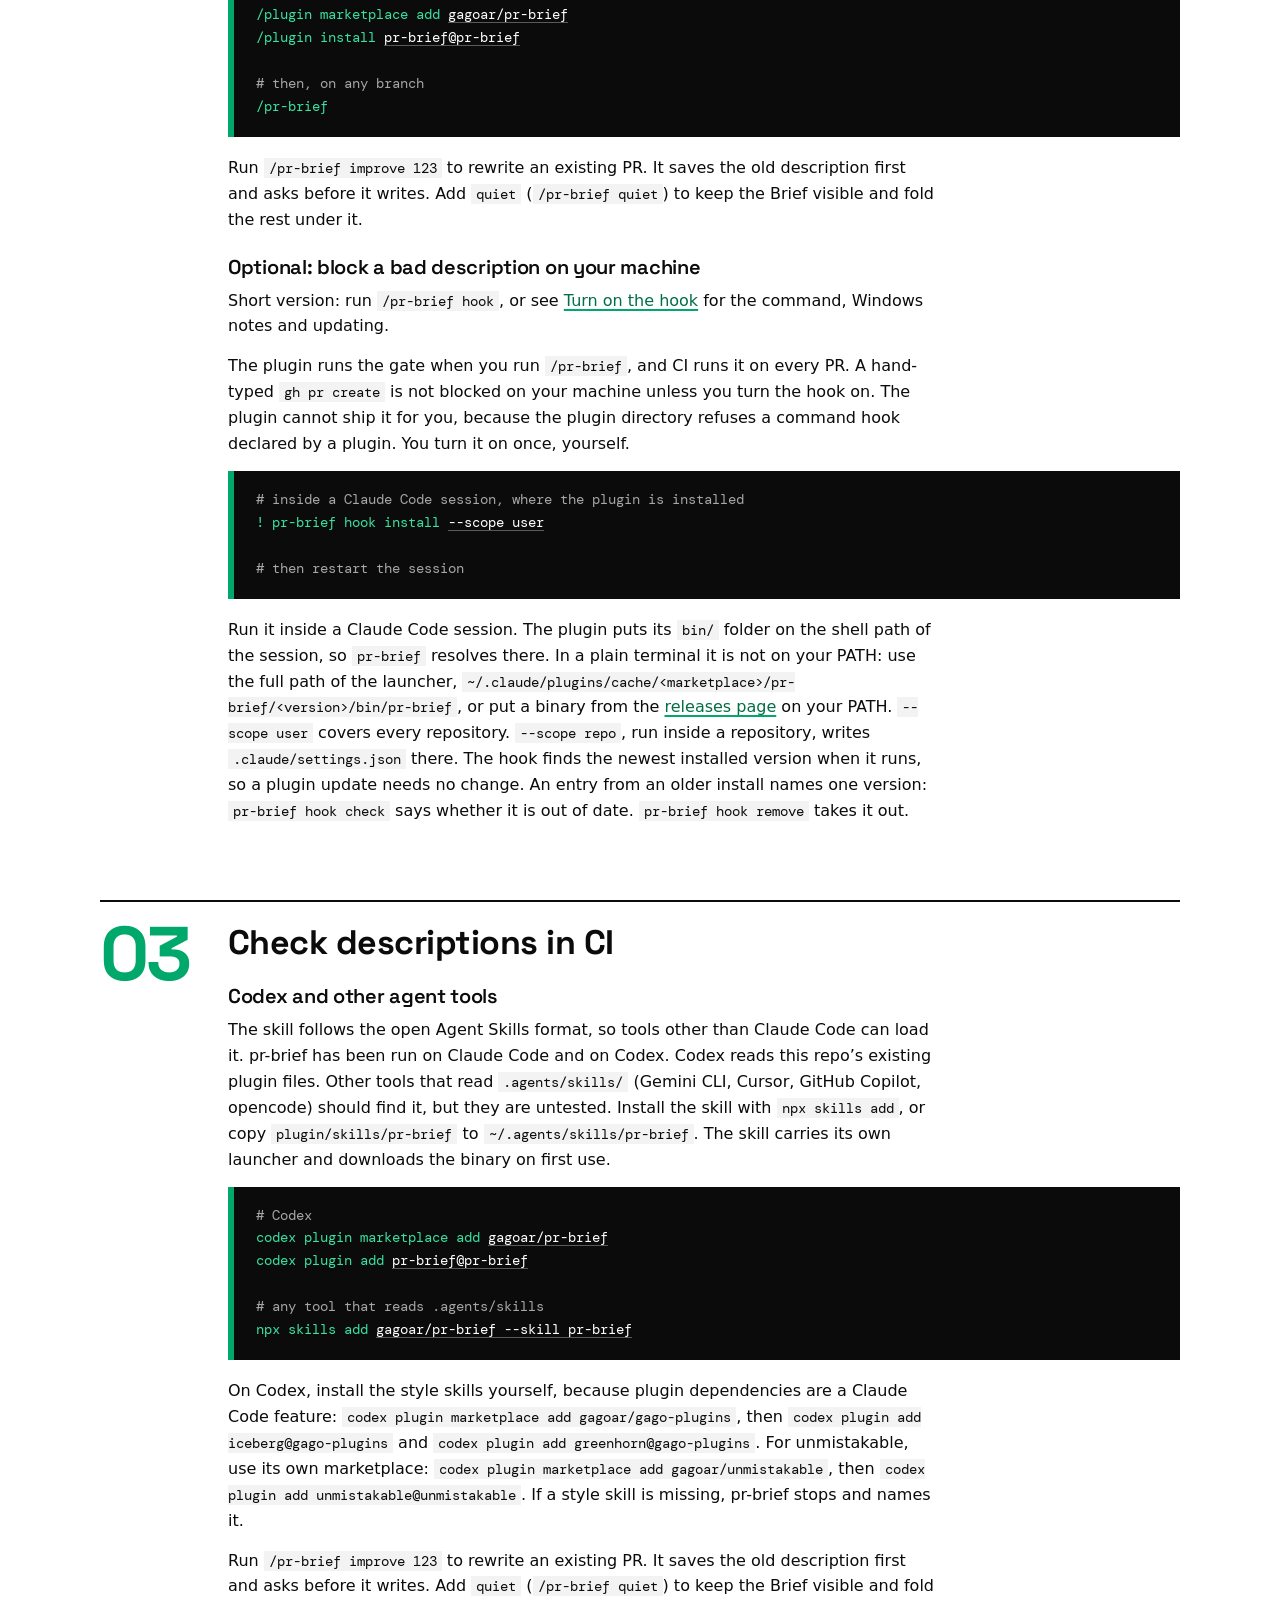
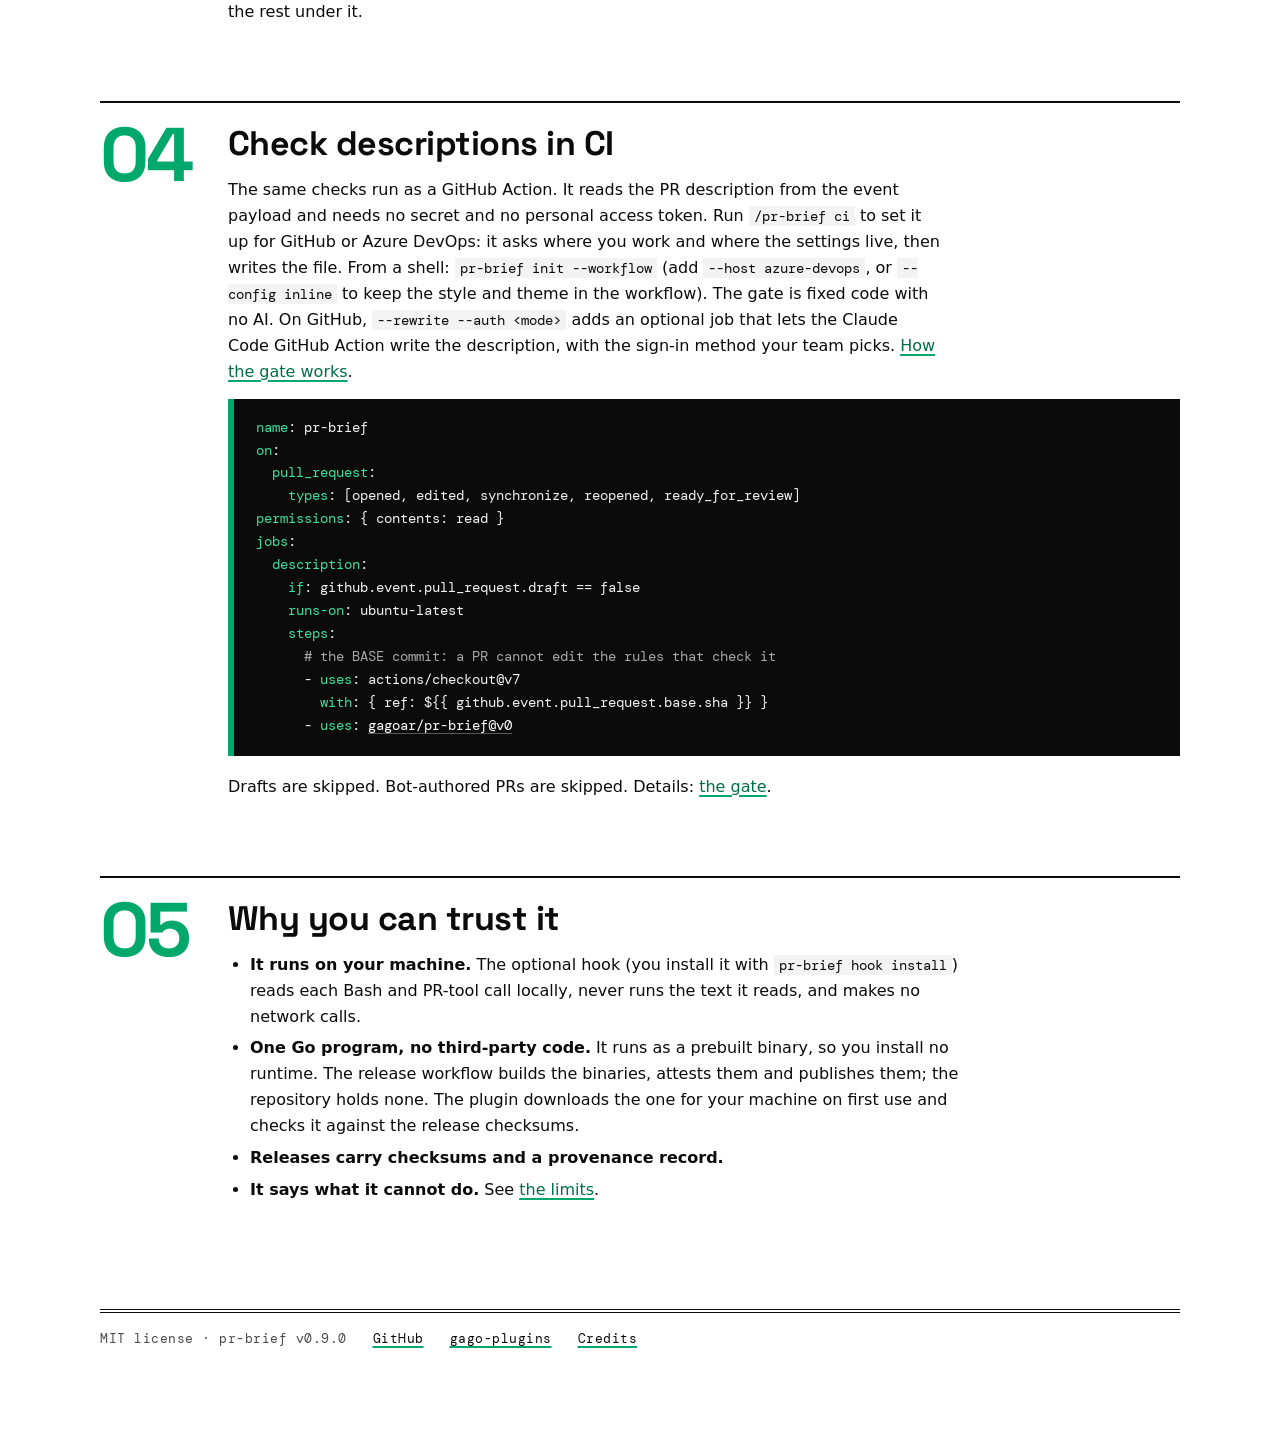
==== commit fb72dd33: "Bump the plugin to 0.9.0" ====
--- a/docs/index.html
+++ b/docs/index.html
@@ -97,7 +97,7 @@
  <li><strong>Releases carry checksums and a provenance record.</strong></li>
  <li><strong>It says what it cannot do.</strong> See <a href="faq.html">the limits</a>.</li>
 </ul></section></main></div>
-<footer class="foot"><span>MIT license &middot; pr-brief v0.8.1</span><a href="https://github.com/gagoar/pr-brief">GitHub</a><a href="https://gagoar.github.io/gago-plugins/">gago-plugins</a><a href="https://github.com/gagoar/pr-brief/blob/main/THIRD_PARTY_NOTICES.md">Credits</a></footer>
+<footer class="foot"><span>MIT license &middot; pr-brief v0.9.0</span><a href="https://github.com/gagoar/pr-brief">GitHub</a><a href="https://gagoar.github.io/gago-plugins/">gago-plugins</a><a href="https://github.com/gagoar/pr-brief/blob/main/THIRD_PARTY_NOTICES.md">Credits</a></footer>
 </div>
 <script>
 // Highlight the table-of-contents entry of the section in view.
